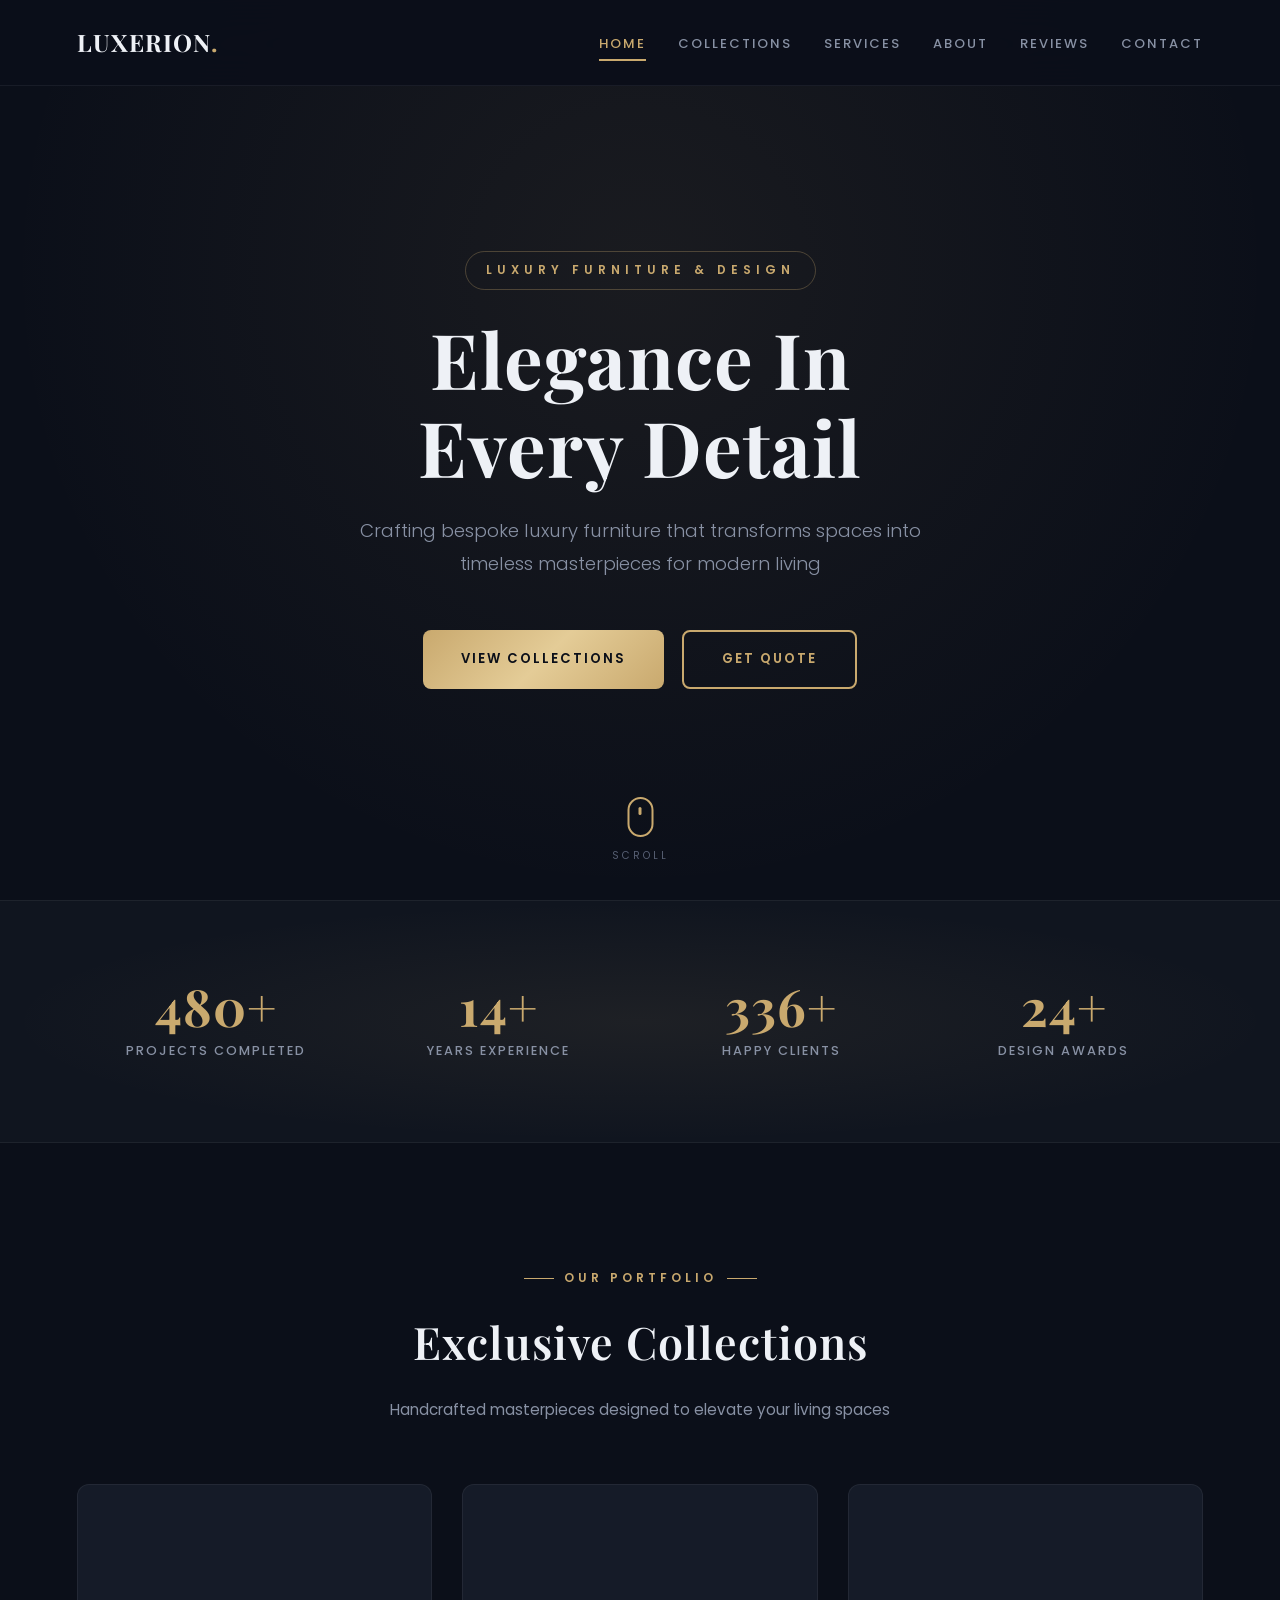
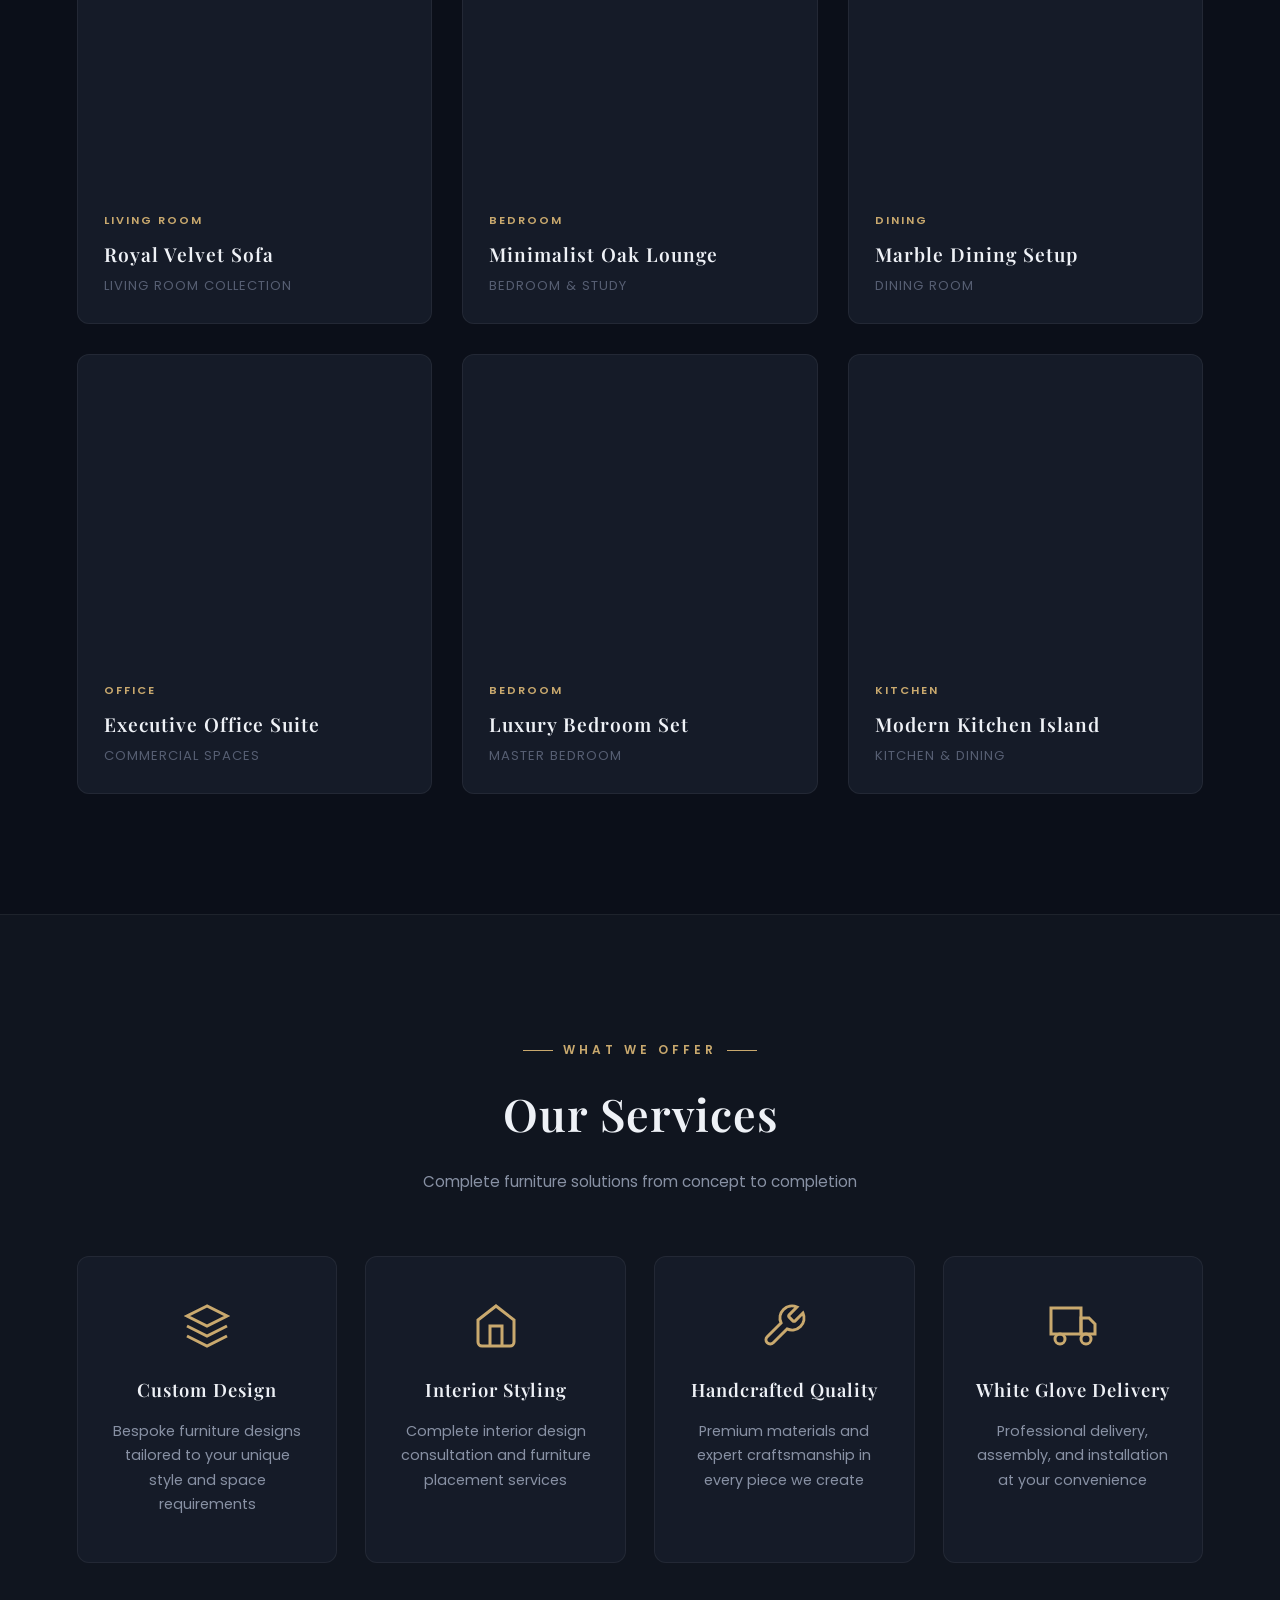
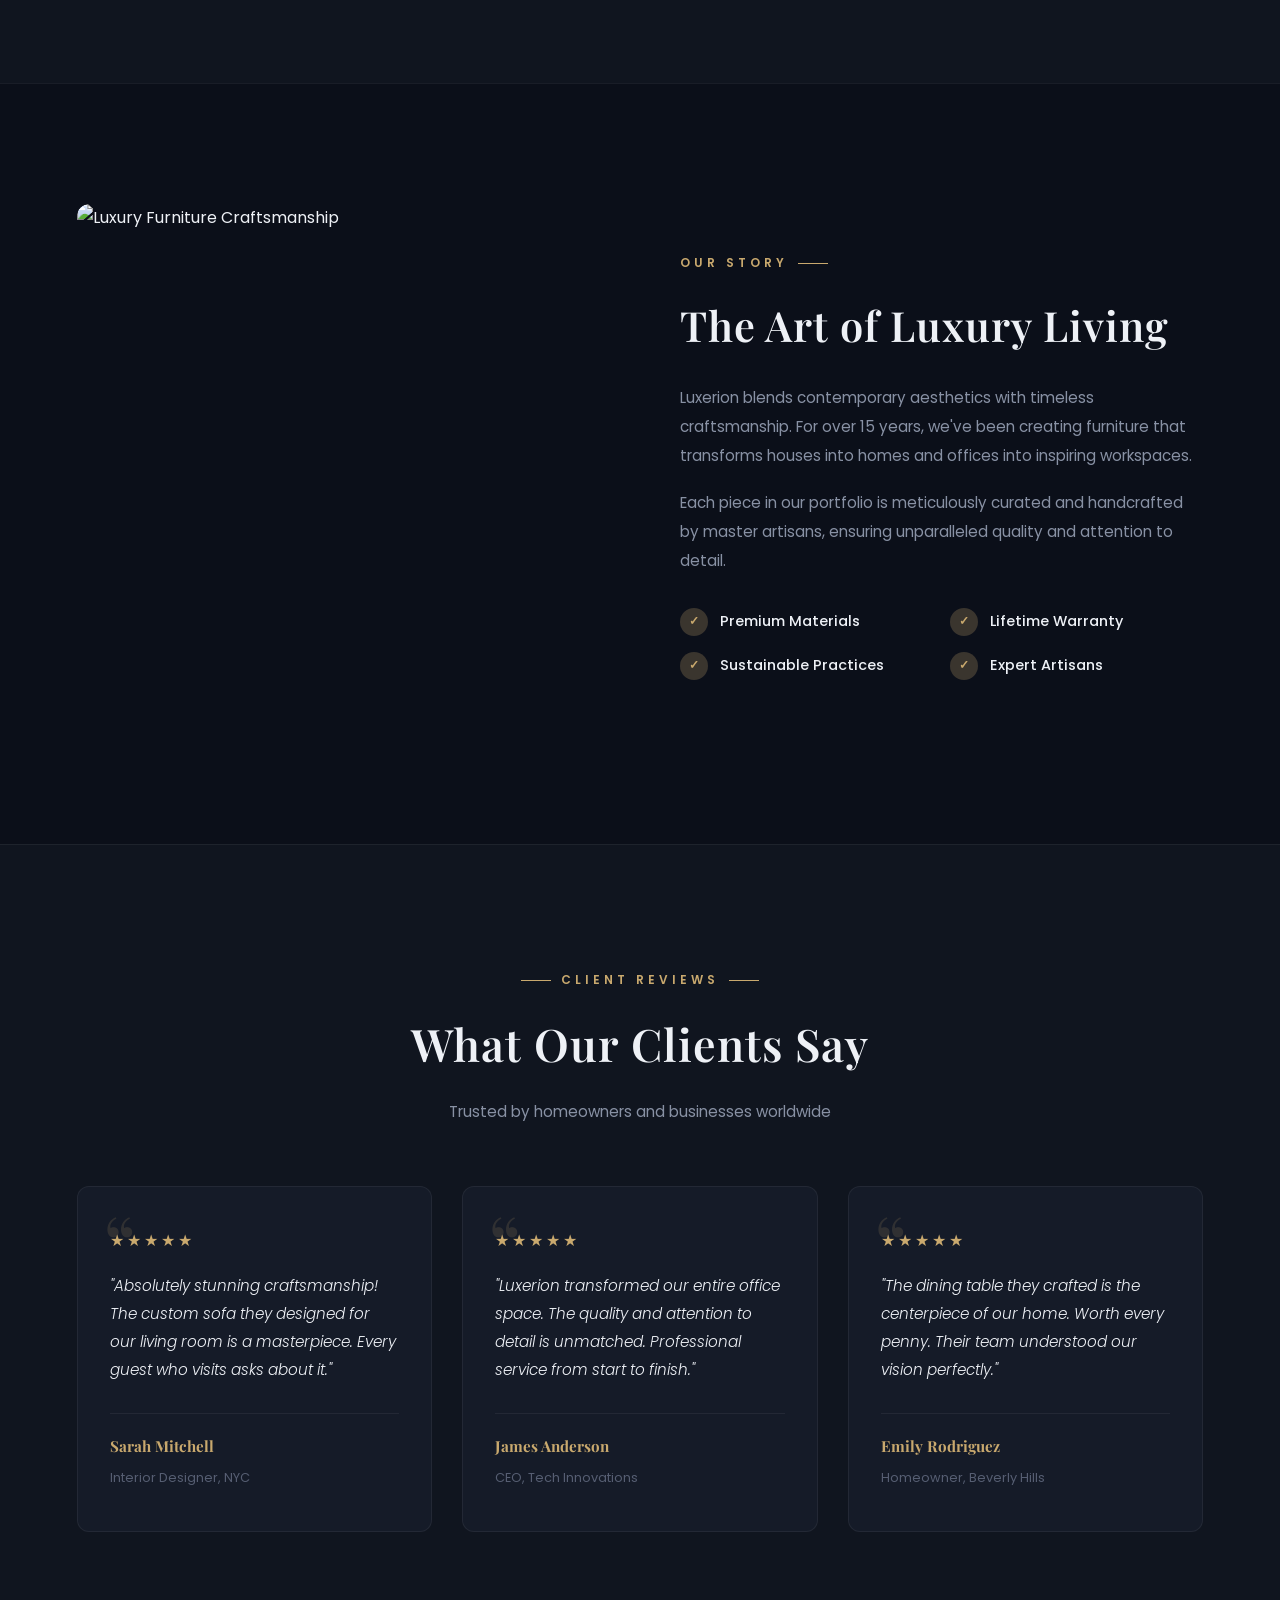
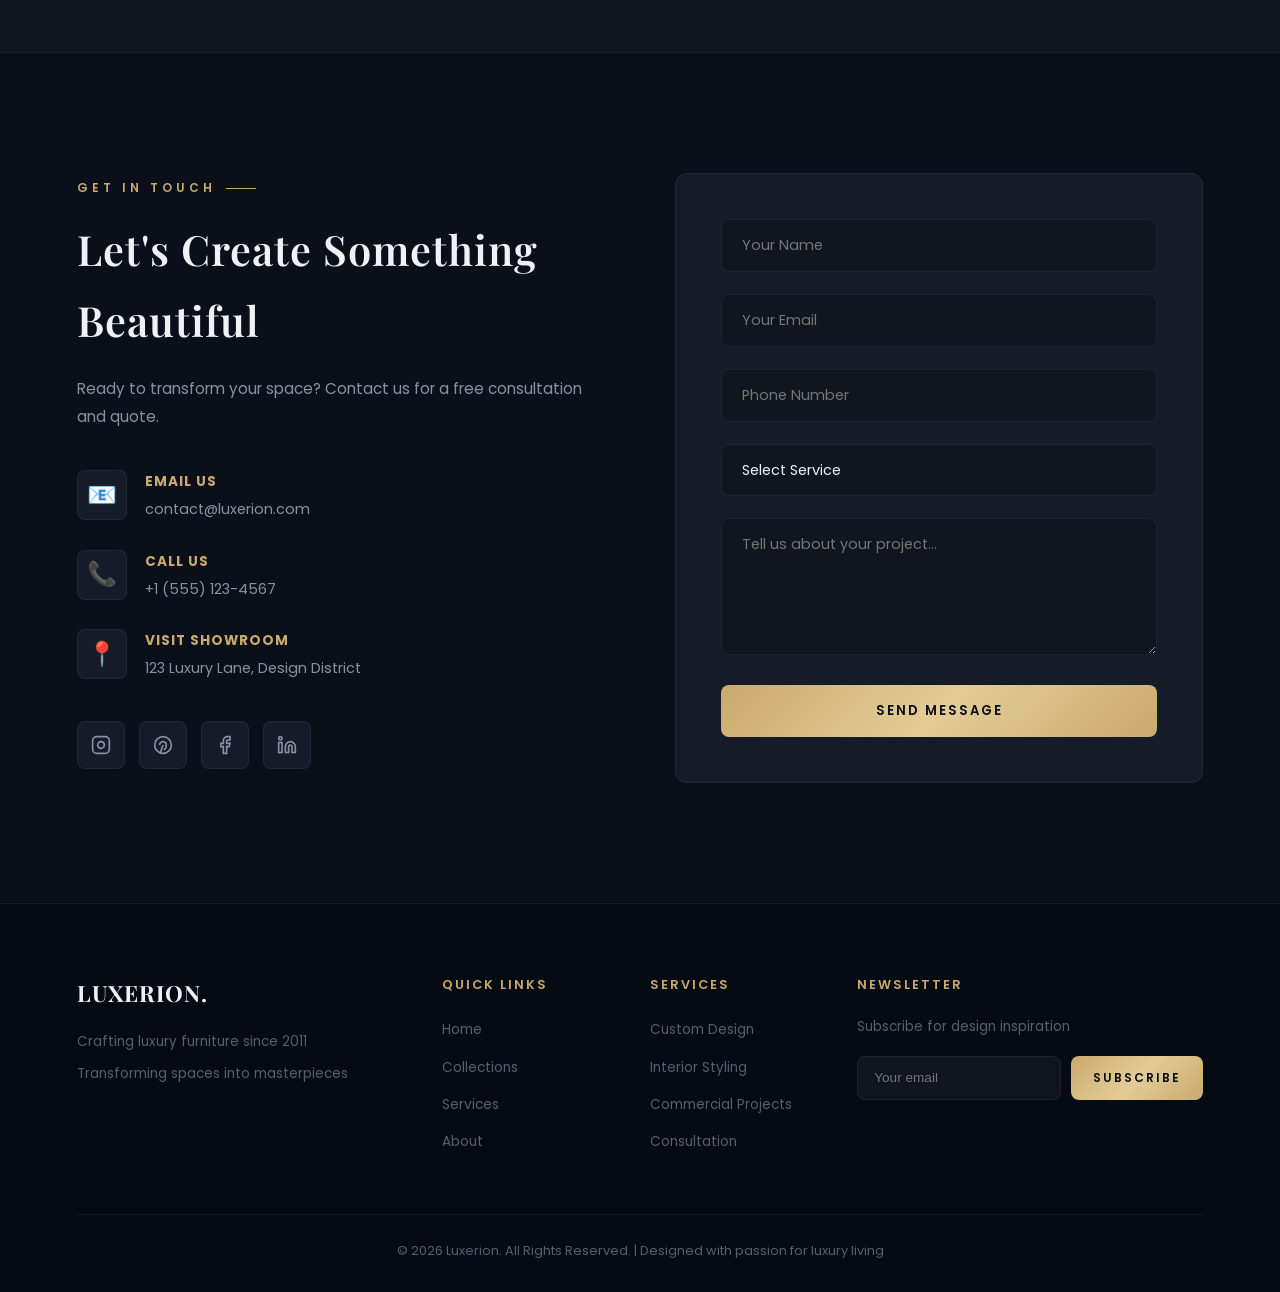
==== index.html @ f1d482cf "First try" ====
<!DOCTYPE html>
<html lang="en">
<head>
    <meta charset="UTF-8">
    <meta name="viewport" content="width=device-width, initial-scale=1.0">
    <title>Luxerion | Luxury Furniture & Interior Design</title>
    <link rel="stylesheet" href="style.css">
    <link href="https://fonts.googleapis.com/css2?family=Playfair+Display:wght@400;500;600;700&family=Poppins:wght@300;400;500;600;700&display=swap" rel="stylesheet">
</head>
<body>

    <!-- Preloader -->
    <div class="preloader" id="preloader">
        <div class="preloader-inner">
            <div class="preloader-logo">LUXERION</div>
            <div class="preloader-bar"><span></span></div>
        </div>
    </div>

    <!-- Header / Responsive Navbar -->
    <header class="navbar" id="navbar">
        <a href="#home" class="logo">LUXERION<span>.</span></a>
        
        <div class="menu-toggle" id="menuToggle">
            <span></span>
            <span></span>
            <span></span>
        </div>

        <ul class="nav-links" id="navLinks">
            <li><a href="#home" class="active">Home</a></li>
            <li><a href="#collections">Collections</a></li>
            <li><a href="#services">Services</a></li>
            <li><a href="#about">About</a></li>
            <li><a href="#testimonials">Reviews</a></li>
            <li><a href="#contact">Contact</a></li>
        </ul>
    </header>

    <!-- Hero Section -->
    <section id="home" class="hero">
        <div class="hero-bg-overlay"></div>
        <div class="hero-content">
            <span class="hero-tag reveal-up">Luxury Furniture & Design</span>
            <h1 class="reveal-up" data-delay="200">Elegance In<br>Every Detail</h1>
            <p class="reveal-up" data-delay="400">Crafting bespoke luxury furniture that transforms spaces into timeless masterpieces for modern living</p>
            <div class="hero-buttons reveal-up" data-delay="600">
                <a href="#collections" class="btn btn-primary">View Collections</a>
                <a href="#contact" class="btn btn-secondary">Get Quote</a>
            </div>
        </div>
        <div class="scroll-indicator">
            <div class="mouse">
                <div class="wheel"></div>
            </div>
            <span class="scroll-text">Scroll</span>
        </div>
    </section>

    <!-- Stats Section -->
    <section class="stats">
        <div class="stats-container">
            <div class="stat-item">
                <h3 class="counter" data-target="500">0</h3>
                <p>Projects Completed</p>
            </div>
            <div class="stat-item">
                <h3 class="counter" data-target="15">0</h3>
                <p>Years Experience</p>
            </div>
            <div class="stat-item">
                <h3 class="counter" data-target="350">0</h3>
                <p>Happy Clients</p>
            </div>
            <div class="stat-item">
                <h3 class="counter" data-target="25">0</h3>
                <p>Design Awards</p>
            </div>
        </div>
    </section>

    <!-- Portfolio Collections Section -->
    <section id="collections" class="collections">
        <div class="section-header">
            <span class="section-tag">Our Portfolio</span>
            <h2 class="section-title">Exclusive Collections</h2>
            <p class="section-subtitle">Handcrafted masterpieces designed to elevate your living spaces</p>
        </div>

        <div class="grid">
            <div class="card reveal-up" data-delay="0">
                <div class="card-img" style="background-image: url('https://images.unsplash.com/photo-1555041469-a586c61ea9bc?auto=format&fit=crop&w=800&q=80');">
                    <div class="card-overlay"><a href="#" class="card-overlay-link">View Project</a></div>
                </div>
                <div class="card-info">
                    <span class="card-category">Living Room</span>
                    <h3>Royal Velvet Sofa</h3>
                    <p>Living Room Collection</p>
                </div>
            </div>

            <div class="card reveal-up" data-delay="100">
                <div class="card-img" style="background-image: url('https://images.unsplash.com/photo-1618221195710-dd6b41faaea6?auto=format&fit=crop&w=800&q=80');">
                    <div class="card-overlay"><a href="#" class="card-overlay-link">View Project</a></div>
                </div>
                <div class="card-info">
                    <span class="card-category">Bedroom</span>
                    <h3>Minimalist Oak Lounge</h3>
                    <p>Bedroom & Study</p>
                </div>
            </div>

            <div class="card reveal-up" data-delay="200">
                <div class="card-img" style="background-image: url('https://images.unsplash.com/photo-1617806118233-18e1de247200?auto=format&fit=crop&w=800&q=80');">
                    <div class="card-overlay"><a href="#" class="card-overlay-link">View Project</a></div>
                </div>
                <div class="card-info">
                    <span class="card-category">Dining</span>
                    <h3>Marble Dining Setup</h3>
                    <p>Dining Room</p>
                </div>
            </div>

            <div class="card reveal-up" data-delay="300">
                <div class="card-img" style="background-image: url('https://images.unsplash.com/photo-1567538096630-e0c55bd630be?auto=format&fit=crop&w=800&q=80');">
                    <div class="card-overlay"><a href="#" class="card-overlay-link">View Project</a></div>
                </div>
                <div class="card-info">
                    <span class="card-category">Office</span>
                    <h3>Executive Office Suite</h3>
                    <p>Commercial Spaces</p>
                </div>
            </div>

            <div class="card reveal-up" data-delay="400">
                <div class="card-img" style="background-image: url('https://images.unsplash.com/photo-1556228453-efd6c1ff04f6?auto=format&fit=crop&w=800&q=80');">
                    <div class="card-overlay"><a href="#" class="card-overlay-link">View Project</a></div>
                </div>
                <div class="card-info">
                    <span class="card-category">Bedroom</span>
                    <h3>Luxury Bedroom Set</h3>
                    <p>Master Bedroom</p>
                </div>
            </div>

            <div class="card reveal-up" data-delay="500">
                <div class="card-img" style="background-image: url('https://images.unsplash.com/photo-1600210492486-724fe5c67fb0?auto=format&fit=crop&w=800&q=80');">
                    <div class="card-overlay"><a href="#" class="card-overlay-link">View Project</a></div>
                </div>
                <div class="card-info">
                    <span class="card-category">Kitchen</span>
                    <h3>Modern Kitchen Island</h3>
                    <p>Kitchen & Dining</p>
                </div>
            </div>
        </div>
    </section>

    <!-- Services Section -->
    <section id="services" class="services">
        <div class="section-header">
            <span class="section-tag">What We Offer</span>
            <h2 class="section-title">Our Services</h2>
            <p class="section-subtitle">Complete furniture solutions from concept to completion</p>
        </div>

        <div class="services-grid">
            <div class="service-card reveal-up" data-delay="0">
                <div class="service-icon"><svg width="48" height="48" viewBox="0 0 24 24" fill="none" stroke="currentColor" stroke-width="1.5"><path d="M12 2L2 7l10 5 10-5-10-5zM2 17l10 5 10-5M2 12l10 5 10-5"/></svg></div>
                <h3>Custom Design</h3>
                <p>Bespoke furniture designs tailored to your unique style and space requirements</p>
            </div>

            <div class="service-card reveal-up" data-delay="150">
                <div class="service-icon"><svg width="48" height="48" viewBox="0 0 24 24" fill="none" stroke="currentColor" stroke-width="1.5"><path d="M3 9l9-7 9 7v11a2 2 0 01-2 2H5a2 2 0 01-2-2z"/><polyline points="9 22 9 12 15 12 15 22"/></svg></div>
                <h3>Interior Styling</h3>
                <p>Complete interior design consultation and furniture placement services</p>
            </div>

            <div class="service-card reveal-up" data-delay="300">
                <div class="service-icon"><svg width="48" height="48" viewBox="0 0 24 24" fill="none" stroke="currentColor" stroke-width="1.5"><path d="M14.7 6.3a1 1 0 000 1.4l1.6 1.6a1 1 0 001.4 0l3.77-3.77a6 6 0 01-7.94 7.94l-6.91 6.91a2.12 2.12 0 01-3-3l6.91-6.91a6 6 0 017.94-7.94l-3.76 3.76z"/></svg></div>
                <h3>Handcrafted Quality</h3>
                <p>Premium materials and expert craftsmanship in every piece we create</p>
            </div>

            <div class="service-card reveal-up" data-delay="450">
                <div class="service-icon"><svg width="48" height="48" viewBox="0 0 24 24" fill="none" stroke="currentColor" stroke-width="1.5"><rect x="1" y="3" width="15" height="13"/><polygon points="16 8 20 8 23 11 23 16 16 16 16 8"/><circle cx="5.5" cy="18.5" r="2.5"/><circle cx="18.5" cy="18.5" r="2.5"/></svg></div>
                <h3>White Glove Delivery</h3>
                <p>Professional delivery, assembly, and installation at your convenience</p>
            </div>
        </div>
    </section>

    <!-- About Section -->
    <section id="about" class="about">
        <div class="about-container">
            <div class="about-image">
                <div class="about-img-wrapper">
                    <img src="https://images.unsplash.com/photo-1600585154526-990dced4db0d?auto=format&fit=crop&w=800&q=80" alt="Luxury Furniture Craftsmanship">
                </div>
            </div>
            <div class="about-content">
                <span class="section-tag">Our Story</span>
                <h2>The Art of Luxury Living</h2>
                <p>Luxerion blends contemporary aesthetics with timeless craftsmanship. For over 15 years, we've been creating furniture that transforms houses into homes and offices into inspiring workspaces.</p>
                <p>Each piece in our portfolio is meticulously curated and handcrafted by master artisans, ensuring unparalleled quality and attention to detail.</p>
                <div class="about-features">
                    <div class="feature">
                        <span class="feature-icon">✓</span>
                        <span>Premium Materials</span>
                    </div>
                    <div class="feature">
                        <span class="feature-icon">✓</span>
                        <span>Lifetime Warranty</span>
                    </div>
                    <div class="feature">
                        <span class="feature-icon">✓</span>
                        <span>Sustainable Practices</span>
                    </div>
                    <div class="feature">
                        <span class="feature-icon">✓</span>
                        <span>Expert Artisans</span>
                    </div>
                </div>
            </div>
        </div>
    </section>

    <!-- Testimonials Section -->
    <section id="testimonials" class="testimonials">
        <div class="section-header">
            <span class="section-tag">Client Reviews</span>
            <h2 class="section-title">What Our Clients Say</h2>
            <p class="section-subtitle">Trusted by homeowners and businesses worldwide</p>
        </div>

        <div class="testimonials-grid">
            <div class="testimonial-card">
                <div class="testimonial-content">
                    <div class="stars">★★★★★</div>
                    <p>"Absolutely stunning craftsmanship! The custom sofa they designed for our living room is a masterpiece. Every guest who visits asks about it."</p>
                    <div class="testimonial-author">
                        <strong>Sarah Mitchell</strong>
                        <span>Interior Designer, NYC</span>
                    </div>
                </div>
            </div>

            <div class="testimonial-card">
                <div class="testimonial-content">
                    <div class="stars">★★★★★</div>
                    <p>"Luxerion transformed our entire office space. The quality and attention to detail is unmatched. Professional service from start to finish."</p>
                    <div class="testimonial-author">
                        <strong>James Anderson</strong>
                        <span>CEO, Tech Innovations</span>
                    </div>
                </div>
            </div>

            <div class="testimonial-card">
                <div class="testimonial-content">
                    <div class="stars">★★★★★</div>
                    <p>"The dining table they crafted is the centerpiece of our home. Worth every penny. Their team understood our vision perfectly."</p>
                    <div class="testimonial-author">
                        <strong>Emily Rodriguez</strong>
                        <span>Homeowner, Beverly Hills</span>
                    </div>
                </div>
            </div>
        </div>
    </section>

    <!-- Contact Section -->
    <section id="contact" class="contact">
        <div class="contact-container">
            <div class="contact-info">
                <span class="section-tag">Get In Touch</span>
                <h2>Let's Create Something Beautiful</h2>
                <p>Ready to transform your space? Contact us for a free consultation and quote.</p>
                
                <div class="contact-details">
                    <div class="contact-item">
                        <span class="icon">📧</span>
                        <div>
                            <strong>Email Us</strong>
                            <p>contact@luxerion.com</p>
                        </div>
                    </div>
                    <div class="contact-item">
                        <span class="icon">📞</span>
                        <div>
                            <strong>Call Us</strong>
                            <p>+1 (555) 123-4567</p>
                        </div>
                    </div>
                    <div class="contact-item">
                        <span class="icon">📍</span>
                        <div>
                            <strong>Visit Showroom</strong>
                            <p>123 Luxury Lane, Design District</p>
                        </div>
                    </div>
                </div>

                <div class="social-links">
                    <a href="#" class="social-icon" aria-label="Instagram"><svg width="20" height="20" viewBox="0 0 24 24" fill="none" stroke="currentColor" stroke-width="2"><rect x="2" y="2" width="20" height="20" rx="5"/><path d="M16 11.37A4 4 0 1112.63 8 4 4 0 0116 11.37z"/><line x1="17.5" y1="6.5" x2="17.51" y2="6.5"/></svg></a>
                    <a href="#" class="social-icon" aria-label="Pinterest"><svg width="20" height="20" viewBox="0 0 24 24" fill="none" stroke="currentColor" stroke-width="2"><path d="M8 12a4 4 0 118 0c0 4-3 6-3 6"/><line x1="12" y1="12" x2="9" y2="21"/><circle cx="12" cy="12" r="10"/></svg></a>
                    <a href="#" class="social-icon" aria-label="Facebook"><svg width="20" height="20" viewBox="0 0 24 24" fill="none" stroke="currentColor" stroke-width="2"><path d="M18 2h-3a5 5 0 00-5 5v3H7v4h3v8h4v-8h3l1-4h-4V7a1 1 0 011-1h3z"/></svg></a>
                    <a href="#" class="social-icon" aria-label="LinkedIn"><svg width="20" height="20" viewBox="0 0 24 24" fill="none" stroke="currentColor" stroke-width="2"><path d="M16 8a6 6 0 016 6v7h-4v-7a2 2 0 00-2-2 2 2 0 00-2 2v7h-4v-7a6 6 0 016-6z"/><rect x="2" y="9" width="4" height="12"/><circle cx="4" cy="4" r="2"/></svg></a>
                </div>
            </div>

            <div class="contact-form">
                <form>
                    <div class="form-group">
                        <input type="text" placeholder="Your Name" required>
                    </div>
                    <div class="form-group">
                        <input type="email" placeholder="Your Email" required>
                    </div>
                    <div class="form-group">
                        <input type="tel" placeholder="Phone Number">
                    </div>
                    <div class="form-group">
                        <select required>
                            <option value="">Select Service</option>
                            <option>Custom Furniture Design</option>
                            <option>Interior Styling</option>
                            <option>Commercial Projects</option>
                            <option>Consultation</option>
                        </select>
                    </div>
                    <div class="form-group">
                        <textarea placeholder="Tell us about your project..." rows="5" required></textarea>
                    </div>
                    <button type="submit" class="btn btn-primary">Send Message</button>
                </form>
            </div>
        </div>
    </section>

    <!-- Footer -->
    <footer>
        <div class="footer-content">
            <div class="footer-section">
                <h3>LUXERION<span>.</span></h3>
                <p>Crafting luxury furniture since 2011</p>
                <p>Transforming spaces into masterpieces</p>
            </div>
            
            <div class="footer-section">
                <h4>Quick Links</h4>
                <ul>
                    <li><a href="#home">Home</a></li>
                    <li><a href="#collections">Collections</a></li>
                    <li><a href="#services">Services</a></li>
                    <li><a href="#about">About</a></li>
                </ul>
            </div>

            <div class="footer-section">
                <h4>Services</h4>
                <ul>
                    <li><a href="#">Custom Design</a></li>
                    <li><a href="#">Interior Styling</a></li>
                    <li><a href="#">Commercial Projects</a></li>
                    <li><a href="#">Consultation</a></li>
                </ul>
            </div>

            <div class="footer-section">
                <h4>Newsletter</h4>
                <p>Subscribe for design inspiration</p>
                <div class="newsletter-form">
                    <input type="email" placeholder="Your email">
                    <button class="btn btn-primary">Subscribe</button>
                </div>
            </div>
        </div>
        
        <div class="footer-bottom">
            <p>&copy; 2026 Luxerion. All Rights Reserved. | Designed with passion for luxury living</p>
        </div>
    </footer>

    <script src="script.js"></script>

</body>
</html>
---- style.css ----
/* ═══════════════════════════════════════════════════════════
   LUXERION — Premium Luxury Furniture Website
   Theme: Deep Midnight + Champagne Rose Gold
   ═══════════════════════════════════════════════════════════ */

/* ── Design Tokens ── */
:root {
    --bg-deep: #0b0f19;
    --bg-section: #10151f;
    --bg-card: #151b28;
    --bg-card-hover: #1a2236;
    --bg-navbar: rgba(11, 15, 25, 0.92);
    --accent: #c9a96e;
    --accent-light: #e4cc97;
    --accent-glow: rgba(201, 169, 110, 0.25);
    --accent-gradient: linear-gradient(135deg, #c9a96e 0%, #e4cc97 50%, #c9a96e 100%);
    --text-primary: #eef1f6;
    --text-secondary: #8891a4;
    --text-dim: #565e72;
    --border: rgba(255, 255, 255, 0.06);
    --border-hover: rgba(201, 169, 110, 0.35);
    --radius: 12px;
    --radius-sm: 8px;
    --shadow-card: 0 8px 32px rgba(0, 0, 0, 0.35);
    --shadow-glow: 0 0 40px rgba(201, 169, 110, 0.15);
    --ease: cubic-bezier(0.25, 0.46, 0.45, 0.94);
    --ease-spring: cubic-bezier(0.34, 1.56, 0.64, 1);
    --ease-smooth: cubic-bezier(0.4, 0, 0.2, 1);
}

/* ── Reset ── */
*, *::before, *::after { margin: 0; padding: 0; box-sizing: border-box; }
html { scroll-behavior: smooth; -webkit-text-size-adjust: 100%; }
body {
    font-family: 'Poppins', sans-serif;
    background: var(--bg-deep);
    color: var(--text-primary);
    line-height: 1.7;
    overflow-x: hidden;
    -webkit-font-smoothing: antialiased;
}
img { max-width: 100%; display: block; }
a { text-decoration: none; color: inherit; }

h1, h2, h3, .logo {
    font-family: 'Playfair Display', serif;
    letter-spacing: 1px;
}

/* ── Preloader ── */
.preloader {
    position: fixed; inset: 0;
    background: var(--bg-deep);
    z-index: 10000;
    display: flex; align-items: center; justify-content: center;
    transition: opacity 0.6s var(--ease), visibility 0.6s;
}
.preloader.hidden { opacity: 0; visibility: hidden; pointer-events: none; }
.preloader-inner { text-align: center; }
.preloader-logo {
    font-family: 'Playfair Display', serif;
    font-size: 2rem; font-weight: 700;
    color: var(--accent);
    letter-spacing: 6px;
    margin-bottom: 30px;
}
.preloader-bar {
    width: 200px; height: 2px;
    background: var(--border);
    border-radius: 2px;
    overflow: hidden;
    margin: 0 auto;
}
.preloader-bar span {
    display: block; width: 40%;
    height: 100%;
    background: var(--accent);
    border-radius: 2px;
    animation: preloaderSlide 1.2s ease-in-out infinite;
}
@keyframes preloaderSlide {
    0% { transform: translateX(-100%); }
    100% { transform: translateX(350%); }
}

/* ── Reveal Animations ── */
.reveal-up {
    opacity: 0;
    transform: translateY(50px);
    transition: opacity 0.8s var(--ease), transform 0.8s var(--ease);
}
.reveal-up.revealed {
    opacity: 1;
    transform: translateY(0);
}
.reveal-left {
    opacity: 0;
    transform: translateX(-60px);
    transition: opacity 0.8s var(--ease), transform 0.8s var(--ease);
}
.reveal-left.revealed { opacity: 1; transform: translateX(0); }
.reveal-right {
    opacity: 0;
    transform: translateX(60px);
    transition: opacity 0.8s var(--ease), transform 0.8s var(--ease);
}
.reveal-right.revealed { opacity: 1; transform: translateX(0); }
.reveal-scale {
    opacity: 0;
    transform: scale(0.9);
    transition: opacity 0.8s var(--ease), transform 0.8s var(--ease);
}
.reveal-scale.revealed { opacity: 1; transform: scale(1); }

/* ── Navbar ── */
.navbar {
    display: flex;
    justify-content: space-between;
    align-items: center;
    padding: 22px 6%;
    background: var(--bg-navbar);
    backdrop-filter: blur(20px) saturate(1.8);
    -webkit-backdrop-filter: blur(20px) saturate(1.8);
    position: fixed; width: 100%; top: 0;
    z-index: 1000;
    border-bottom: 1px solid var(--border);
    transition: padding 0.4s var(--ease), background 0.4s var(--ease), box-shadow 0.4s var(--ease);
}
.navbar.scrolled {
    padding: 14px 6%;
    background: rgba(11, 15, 25, 0.98);
    box-shadow: 0 4px 30px rgba(0, 0, 0, 0.4);
}
.logo {
    font-size: 1.5rem; font-weight: 700;
    color: var(--text-primary);
    transition: color 0.3s;
}
.logo span { color: var(--accent); }

.nav-links {
    display: flex; list-style: none; gap: 32px;
}
.nav-links a {
    color: var(--text-secondary);
    font-size: 0.82rem;
    text-transform: uppercase;
    letter-spacing: 2px;
    font-weight: 500;
    padding: 6px 0;
    position: relative;
    transition: color 0.35s var(--ease);
}
.nav-links a::after {
    content: '';
    position: absolute; bottom: -2px; left: 50%;
    width: 0; height: 2px;
    background: var(--accent);
    transition: width 0.35s var(--ease), left 0.35s var(--ease);
}
.nav-links a:hover, .nav-links a.active { color: var(--accent); }
.nav-links a:hover::after, .nav-links a.active::after { width: 100%; left: 0; }

/* Hamburger */
.menu-toggle {
    display: none;
    flex-direction: column;
    gap: 6px;
    cursor: pointer;
    padding: 8px;
    z-index: 1001;
}
.menu-toggle span {
    width: 26px; height: 2px;
    background: var(--text-primary);
    border-radius: 2px;
    transition: all 0.4s var(--ease);
    transform-origin: center;
}
.menu-toggle.active span:nth-child(1) { transform: translateY(8px) rotate(45deg); }
.menu-toggle.active span:nth-child(2) { opacity: 0; transform: scaleX(0); }
.menu-toggle.active span:nth-child(3) { transform: translateY(-8px) rotate(-45deg); }

/* ── Hero ── */
.hero {
    min-height: 100vh; min-height: 100dvh;
    display: flex; align-items: center; justify-content: center;
    text-align: center;
    padding: 140px 6% 100px;
    position: relative;
    overflow: hidden;
    background:
        linear-gradient(180deg, rgba(11,15,25,0.55) 0%, rgba(11,15,25,0.85) 60%, var(--bg-deep) 100%),
        url('https://images.unsplash.com/photo-1600585154340-be6161a56a0c?auto=format&fit=crop&w=1800&q=80') center/cover no-repeat;
}
.hero-bg-overlay {
    position: absolute; inset: 0;
    background: radial-gradient(ellipse at 50% 30%, rgba(201,169,110,0.08) 0%, transparent 70%);
    pointer-events: none;
}
.hero-content { position: relative; z-index: 2; max-width: 800px; }
.hero-tag {
    display: inline-block;
    color: var(--accent);
    font-size: 0.75rem;
    text-transform: uppercase;
    letter-spacing: 5px;
    font-weight: 600;
    margin-bottom: 24px;
    padding: 8px 20px;
    border: 1px solid rgba(201,169,110,0.3);
    border-radius: 30px;
}
.hero-content h1 {
    font-size: clamp(2.4rem, 6vw, 4.8rem);
    color: var(--text-primary);
    margin-bottom: 24px;
    line-height: 1.15;
    font-weight: 700;
}
.hero-content p {
    font-size: clamp(0.95rem, 2vw, 1.15rem);
    color: var(--text-secondary);
    margin-bottom: 50px;
    font-weight: 300;
    max-width: 600px;
    margin-left: auto; margin-right: auto;
    line-height: 1.8;
}
.hero-buttons { display: flex; gap: 18px; justify-content: center; flex-wrap: wrap; }

/* ── Buttons ── */
.btn {
    display: inline-flex; align-items: center; justify-content: center;
    padding: 16px 38px;
    font-family: 'Poppins', sans-serif;
    font-size: 0.82rem;
    letter-spacing: 2px;
    text-transform: uppercase;
    font-weight: 600;
    border-radius: var(--radius-sm);
    cursor: pointer;
    transition: all 0.4s var(--ease);
    border: 2px solid var(--accent);
    position: relative;
    overflow: hidden;
}
.btn::before {
    content: '';
    position: absolute; inset: 0;
    background: var(--accent);
    transform: scaleX(0);
    transform-origin: right;
    transition: transform 0.5s var(--ease);
    z-index: -1;
}
.btn:hover::before { transform: scaleX(1); transform-origin: left; }
.btn-primary {
    background: var(--accent-gradient);
    color: var(--bg-deep);
    border: none;
}
.btn-primary::before { background: var(--accent-light); }
.btn-primary:hover {
    transform: translateY(-3px);
    box-shadow: 0 12px 35px var(--accent-glow);
}
.btn-secondary {
    background: transparent;
    color: var(--accent);
}
.btn-secondary:hover {
    color: var(--bg-deep);
    transform: translateY(-3px);
}

/* ── Scroll Indicator ── */
.scroll-indicator {
    position: absolute; bottom: 35px;
    left: 50%; transform: translateX(-50%);
    display: flex; flex-direction: column; align-items: center; gap: 10px;
}
.mouse {
    width: 26px; height: 40px;
    border: 2px solid var(--accent);
    border-radius: 14px;
    display: flex; justify-content: center;
    padding-top: 8px;
}
.wheel {
    width: 3px; height: 8px;
    background: var(--accent);
    border-radius: 2px;
    animation: scrollWheel 2s ease-in-out infinite;
}
@keyframes scrollWheel {
    0% { transform: translateY(0); opacity: 1; }
    100% { transform: translateY(14px); opacity: 0; }
}
.scroll-text {
    font-size: 0.65rem;
    text-transform: uppercase;
    letter-spacing: 3px;
    color: var(--text-dim);
}

/* ── Stats ── */
.stats {
    background: var(--bg-section);
    padding: 80px 6%;
    border-top: 1px solid var(--border);
    border-bottom: 1px solid var(--border);
    position: relative;
}
.stats::before {
    content: '';
    position: absolute; inset: 0;
    background: radial-gradient(ellipse at 50% 50%, var(--accent-glow) 0%, transparent 70%);
    opacity: 0.3;
    pointer-events: none;
}
.stats-container {
    display: grid;
    grid-template-columns: repeat(4, 1fr);
    gap: 30px;
    max-width: 1100px;
    margin: 0 auto;
    position: relative;
}
.stat-item { text-align: center; }
.stat-item h3 {
    font-size: clamp(2.2rem, 4vw, 3.2rem);
    color: var(--accent);
    margin-bottom: 8px;
    font-weight: 700;
    line-height: 1;
}
.stat-item p {
    color: var(--text-secondary);
    font-size: 0.8rem;
    text-transform: uppercase;
    letter-spacing: 2px;
    font-weight: 500;
}

/* ── Section Headers ── */
.section-header { margin-bottom: 60px; text-align: center; }
.section-tag {
    display: inline-block;
    color: var(--accent);
    font-size: 0.75rem;
    text-transform: uppercase;
    letter-spacing: 4px;
    margin-bottom: 16px;
    font-weight: 600;
    position: relative;
    padding: 0 20px;
}
.section-tag::before, .section-tag::after {
    content: '';
    position: absolute; top: 50%;
    width: 30px; height: 1px;
    background: var(--accent);
}
.section-tag::before { left: -20px; }
.section-tag::after { right: -20px; }
.section-title {
    font-size: clamp(1.8rem, 4vw, 2.8rem);
    color: var(--text-primary);
    margin-bottom: 16px;
    font-weight: 600;
}
.section-subtitle {
    color: var(--text-secondary);
    font-size: 0.95rem;
    max-width: 550px;
    margin: 0 auto;
    line-height: 1.8;
}

/* ── Collections ── */
.collections {
    padding: 120px 6%;
    background: var(--bg-deep);
}
.grid {
    display: grid;
    grid-template-columns: repeat(3, 1fr);
    gap: 30px;
    max-width: 1300px;
    margin: 0 auto;
}
.card {
    background: var(--bg-card);
    border: 1px solid var(--border);
    border-radius: var(--radius);
    overflow: hidden;
    transition: transform 0.5s var(--ease), border-color 0.5s var(--ease), box-shadow 0.5s var(--ease);
}
.card:hover {
    transform: translateY(-12px);
    border-color: var(--border-hover);
    box-shadow: var(--shadow-card), var(--shadow-glow);
}
.card-img {
    height: 300px;
    background-size: cover;
    background-position: center;
    position: relative;
    overflow: hidden;
    transition: transform 0.7s var(--ease);
}
.card:hover .card-img { transform: scale(1.04); }
.card-overlay {
    position: absolute; inset: 0;
    background: rgba(11, 15, 25, 0.7);
    display: flex; align-items: center; justify-content: center;
    opacity: 0;
    transition: opacity 0.4s var(--ease);
}
.card:hover .card-overlay { opacity: 1; }
.card-overlay-link {
    padding: 12px 28px;
    border: 1px solid var(--accent);
    color: var(--accent);
    font-size: 0.78rem;
    text-transform: uppercase;
    letter-spacing: 2px;
    font-weight: 600;
    border-radius: var(--radius-sm);
    transition: all 0.3s var(--ease);
}
.card-overlay-link:hover {
    background: var(--accent);
    color: var(--bg-deep);
}
.card-info { padding: 26px; }
.card-category {
    color: var(--accent);
    font-size: 0.7rem;
    text-transform: uppercase;
    letter-spacing: 2px;
    font-weight: 600;
    display: block;
    margin-bottom: 8px;
}
.card-info h3 {
    font-size: 1.2rem;
    color: var(--text-primary);
    margin-bottom: 4px;
    font-weight: 600;
}
.card-info p {
    color: var(--text-dim);
    font-size: 0.82rem;
    text-transform: uppercase;
    letter-spacing: 1px;
}

/* ── Services ── */
.services {
    padding: 120px 6%;
    background: var(--bg-section);
    border-top: 1px solid var(--border);
}
.services-grid {
    display: grid;
    grid-template-columns: repeat(4, 1fr);
    gap: 28px;
    max-width: 1200px;
    margin: 0 auto;
}
.service-card {
    padding: 45px 30px;
    background: var(--bg-card);
    border: 1px solid var(--border);
    border-radius: var(--radius);
    text-align: center;
    transition: transform 0.5s var(--ease), border-color 0.5s var(--ease), box-shadow 0.5s var(--ease);
    position: relative;
    overflow: hidden;
}
.service-card::after {
    content: '';
    position: absolute; bottom: 0; left: 0;
    width: 100%; height: 3px;
    background: var(--accent-gradient);
    transform: scaleX(0);
    transition: transform 0.5s var(--ease);
}
.service-card:hover {
    transform: translateY(-10px);
    border-color: var(--border-hover);
    box-shadow: var(--shadow-card);
}
.service-card:hover::after { transform: scaleX(1); }
.service-icon {
    color: var(--accent);
    margin-bottom: 24px;
    display: flex; justify-content: center;
}
.service-card h3 {
    font-size: 1.15rem;
    color: var(--text-primary);
    margin-bottom: 14px;
    font-weight: 600;
}
.service-card p {
    color: var(--text-secondary);
    font-size: 0.9rem;
    line-height: 1.7;
}

/* ── About ── */
.about {
    padding: 120px 6%;
    background: var(--bg-deep);
    border-top: 1px solid var(--border);
}
.about-container {
    display: grid;
    grid-template-columns: 1fr 1fr;
    gap: 80px;
    max-width: 1300px;
    margin: 0 auto;
    align-items: center;
}
.about-image { position: relative; }
.about-img-wrapper {
    position: relative;
    border-radius: var(--radius);
    overflow: hidden;
}
.about-img-wrapper::after {
    content: '';
    position: absolute;
    top: 20px; left: 20px; right: -20px; bottom: -20px;
    border: 2px solid var(--accent);
    border-radius: var(--radius);
    z-index: -1;
    transition: all 0.5s var(--ease);
}
.about-img-wrapper:hover::after { top: 10px; left: 10px; right: -10px; bottom: -10px; }
.about-img-wrapper img {
    width: 100%; height: 520px;
    object-fit: cover;
    border-radius: var(--radius);
    transition: transform 0.7s var(--ease);
}
.about-img-wrapper:hover img { transform: scale(1.03); }
.about-content .section-tag { text-align: left; padding-left: 0; }
.about-content .section-tag::before { display: none; }
.about-content h2 {
    font-size: clamp(1.8rem, 3.5vw, 2.6rem);
    color: var(--text-primary);
    margin-bottom: 24px;
    font-weight: 600;
}
.about-content p {
    color: var(--text-secondary);
    font-size: 0.95rem;
    line-height: 1.9;
    margin-bottom: 18px;
}
.about-features {
    display: grid;
    grid-template-columns: 1fr 1fr;
    gap: 16px;
    margin-top: 32px;
}
.feature {
    display: flex; align-items: center; gap: 12px;
    color: var(--text-primary);
    font-size: 0.9rem;
    font-weight: 500;
}
.feature-icon {
    width: 28px; height: 28px;
    display: flex; align-items: center; justify-content: center;
    background: var(--accent-glow);
    color: var(--accent);
    border-radius: 50%;
    font-size: 0.75rem;
    font-weight: 700;
    flex-shrink: 0;
}

/* ── Testimonials ── */
.testimonials {
    padding: 120px 6%;
    background: var(--bg-section);
    border-top: 1px solid var(--border);
}
.testimonials-grid {
    display: grid;
    grid-template-columns: repeat(3, 1fr);
    gap: 30px;
    max-width: 1300px;
    margin: 0 auto;
}
.testimonial-card {
    background: var(--bg-card);
    border: 1px solid var(--border);
    border-radius: var(--radius);
    padding: 40px 32px;
    transition: transform 0.5s var(--ease), border-color 0.5s var(--ease), box-shadow 0.5s var(--ease);
    position: relative;
}
.testimonial-card::before {
    content: '\201C';
    font-family: 'Playfair Display', serif;
    font-size: 5rem;
    color: var(--accent);
    opacity: 0.15;
    position: absolute;
    top: 15px; left: 25px;
    line-height: 1;
}
.testimonial-card:hover {
    transform: translateY(-8px);
    border-color: var(--border-hover);
    box-shadow: var(--shadow-card);
}
.stars {
    color: var(--accent);
    font-size: 1rem;
    margin-bottom: 18px;
    letter-spacing: 3px;
}
.testimonial-content p {
    color: var(--text-primary);
    font-size: 0.95rem;
    line-height: 1.85;
    font-style: italic;
    margin-bottom: 28px;
    font-weight: 300;
}
.testimonial-author {
    border-top: 1px solid var(--border);
    padding-top: 20px;
}
.testimonial-author strong {
    display: block;
    color: var(--accent);
    font-size: 0.95rem;
    margin-bottom: 4px;
    font-family: 'Playfair Display', serif;
}
.testimonial-author span {
    color: var(--text-dim);
    font-size: 0.8rem;
}

/* ── Contact ── */
.contact {
    padding: 120px 6%;
    background: var(--bg-deep);
    border-top: 1px solid var(--border);
}
.contact-container {
    display: grid;
    grid-template-columns: 1fr 1fr;
    gap: 70px;
    max-width: 1300px;
    margin: 0 auto;
}
.contact-info .section-tag { padding-left: 0; }
.contact-info .section-tag::before { display: none; }
.contact-info h2 {
    font-size: clamp(1.8rem, 3.5vw, 2.6rem);
    color: var(--text-primary);
    margin-bottom: 20px;
    font-weight: 600;
}
.contact-info > p {
    color: var(--text-secondary);
    font-size: 0.95rem;
    margin-bottom: 40px;
    line-height: 1.8;
}
.contact-details {
    display: flex; flex-direction: column;
    gap: 28px;
    margin-bottom: 40px;
}
.contact-item { display: flex; gap: 18px; align-items: flex-start; }
.contact-item .icon {
    font-size: 1.5rem;
    width: 50px; height: 50px;
    display: flex; align-items: center; justify-content: center;
    background: var(--bg-card);
    border: 1px solid var(--border);
    border-radius: var(--radius-sm);
    flex-shrink: 0;
}
.contact-item strong {
    display: block;
    color: var(--accent);
    font-size: 0.85rem;
    text-transform: uppercase;
    letter-spacing: 1px;
    margin-bottom: 4px;
    font-family: 'Poppins', sans-serif;
}
.contact-item p { color: var(--text-secondary); font-size: 0.9rem; }

.social-links { display: flex; gap: 14px; flex-wrap: wrap; }
.social-icon {
    width: 48px; height: 48px;
    display: flex; align-items: center; justify-content: center;
    background: var(--bg-card);
    border: 1px solid var(--border);
    border-radius: var(--radius-sm);
    color: var(--text-secondary);
    transition: all 0.35s var(--ease);
}
.social-icon:hover {
    background: var(--accent);
    color: var(--bg-deep);
    border-color: var(--accent);
    transform: translateY(-3px);
}

.contact-form {
    background: var(--bg-card);
    padding: 45px;
    border: 1px solid var(--border);
    border-radius: var(--radius);
}
.form-group { margin-bottom: 22px; }
.form-group input,
.form-group select,
.form-group textarea {
    width: 100%;
    padding: 15px 20px;
    background: var(--bg-section);
    border: 1px solid var(--border);
    color: var(--text-primary);
    font-family: 'Poppins', sans-serif;
    font-size: 0.9rem;
    border-radius: var(--radius-sm);
    transition: border-color 0.35s var(--ease), box-shadow 0.35s var(--ease);
}
.form-group input:focus,
.form-group select:focus,
.form-group textarea:focus {
    outline: none;
    border-color: var(--accent);
    box-shadow: 0 0 0 3px var(--accent-glow);
}
.form-group textarea { resize: vertical; min-height: 100px; }
.form-group select { cursor: pointer; appearance: none; }
.contact-form .btn { width: 100%; }

/* ── Footer ── */
footer {
    background: #060a12;
    border-top: 1px solid var(--border);
    padding: 70px 6% 30px;
}
.footer-content {
    display: grid;
    grid-template-columns: 2fr 1fr 1fr 1.5fr;
    gap: 50px;
    max-width: 1300px;
    margin: 0 auto 50px;
}
.footer-section h3 {
    font-size: 1.4rem;
    color: var(--text-primary);
    margin-bottom: 18px;
}
.footer-section h4 {
    font-family: 'Poppins', sans-serif;
    color: var(--accent);
    font-size: 0.8rem;
    text-transform: uppercase;
    letter-spacing: 2px;
    margin-bottom: 20px;
    font-weight: 600;
}
.footer-section p {
    color: var(--text-dim);
    font-size: 0.85rem;
    line-height: 1.8;
    margin-bottom: 8px;
}
.footer-section ul { list-style: none; }
.footer-section ul li { margin-bottom: 10px; }
.footer-section ul li a {
    color: var(--text-dim);
    font-size: 0.85rem;
    transition: color 0.3s, padding-left 0.3s;
}
.footer-section ul li a:hover { color: var(--accent); padding-left: 6px; }

.newsletter-form {
    display: flex; gap: 10px; margin-top: 16px;
}
.newsletter-form input {
    flex: 1;
    padding: 13px 16px;
    background: var(--bg-section);
    border: 1px solid var(--border);
    color: var(--text-primary);
    font-size: 0.85rem;
    border-radius: var(--radius-sm);
}
.newsletter-form input:focus { outline: none; border-color: var(--accent); }
.newsletter-form .btn { padding: 13px 22px; font-size: 0.75rem; border-radius: var(--radius-sm); }

.footer-bottom {
    border-top: 1px solid var(--border);
    padding-top: 25px;
    text-align: center;
}
.footer-bottom p { color: var(--text-dim); font-size: 0.8rem; }

/* ═══════════════════════════════════════
   RESPONSIVE — All Screens
   ═══════════════════════════════════════ */

/* Large Desktop (1400px+) — Default styles above are optimized */

/* Laptop / Small Desktop */
@media (max-width: 1200px) {
    .grid { grid-template-columns: repeat(2, 1fr); }
    .services-grid { grid-template-columns: repeat(2, 1fr); }
    .testimonials-grid { grid-template-columns: repeat(2, 1fr); }
    .footer-content { grid-template-columns: repeat(2, 1fr); }
}

/* Tablet */
@media (max-width: 992px) {
    .about-container,
    .contact-container {
        grid-template-columns: 1fr;
        gap: 50px;
    }
    .about-img-wrapper::after { display: none; }
    .about-img-wrapper img { height: 400px; }
    .stats-container { grid-template-columns: repeat(2, 1fr); gap: 30px; }
    .footer-content { grid-template-columns: repeat(2, 1fr); }
}

/* Tablet Portrait / Large Mobile */
@media (max-width: 768px) {
    .navbar { padding: 18px 5%; }
    .navbar.scrolled { padding: 12px 5%; }

    .menu-toggle { display: flex; }

    .nav-links {
        position: fixed;
        top: 0; right: -100%;
        width: 75%; max-width: 320px;
        height: 100vh; height: 100dvh;
        background: var(--bg-section);
        flex-direction: column;
        justify-content: center;
        align-items: center;
        gap: 30px;
        padding: 40px 0;
        transition: right 0.5s var(--ease);
        box-shadow: -10px 0 40px rgba(0,0,0,0.5);
        z-index: 999;
    }
    .nav-links.active { right: 0; }
    .nav-links a { font-size: 1rem; letter-spacing: 3px; }

    /* Overlay behind menu */
    .nav-overlay {
        position: fixed; inset: 0;
        background: rgba(0,0,0,0.5);
        z-index: 998;
        opacity: 0; visibility: hidden;
        transition: all 0.4s var(--ease);
    }
    .nav-overlay.active { opacity: 1; visibility: visible; }

    .hero { padding: 120px 5% 80px; }
    .hero-content h1 { font-size: clamp(2rem, 7vw, 3rem); }
    .hero-buttons { flex-direction: column; align-items: center; }
    .btn { width: 100%; max-width: 280px; text-align: center; }

    .collections, .services, .about, .testimonials, .contact { padding: 80px 5%; }

    .grid { grid-template-columns: 1fr; gap: 24px; }
    .card-img { height: 260px; }
    .services-grid { grid-template-columns: 1fr; }
    .testimonials-grid { grid-template-columns: 1fr; }
    .stats-container { grid-template-columns: repeat(2, 1fr); gap: 24px; }
    .stat-item h3 { font-size: 2rem; }
    .about-features { grid-template-columns: 1fr; }
    .contact-form { padding: 30px 24px; }
    .footer-content { grid-template-columns: 1fr; gap: 35px; text-align: center; }
    .footer-section ul li a:hover { padding-left: 0; }
    .newsletter-form { flex-direction: column; }
    .social-links { justify-content: center; }
}

/* Small Mobile */
@media (max-width: 480px) {
    .hero-content h1 { font-size: 1.8rem; }
    .hero-tag { font-size: 0.65rem; letter-spacing: 3px; padding: 6px 14px; }
    .section-title { font-size: 1.6rem; }
    .section-tag { font-size: 0.65rem; letter-spacing: 2px; }
    .section-tag::before, .section-tag::after { display: none; }
    .card-img { height: 220px; }
    .stat-item h3 { font-size: 1.8rem; }
    .stat-item p { font-size: 0.7rem; }
    .service-card { padding: 30px 20px; }
    .testimonial-card { padding: 28px 22px; }
    .preloader-logo { font-size: 1.5rem; letter-spacing: 4px; }
}

/* Ultra-wide Desktop (2560px+) */
@media (min-width: 2000px) {
    .hero-content h1 { font-size: 5rem; }
    .grid { grid-template-columns: repeat(3, 1fr); gap: 40px; }
    .card-img { height: 380px; }
    .navbar { padding: 28px 10%; }
}

/* Prefers reduced motion */
@media (prefers-reduced-motion: reduce) {
    *, *::before, *::after {
        animation-duration: 0.01ms !important;
        transition-duration: 0.01ms !important;
    }
    html { scroll-behavior: auto; }
}
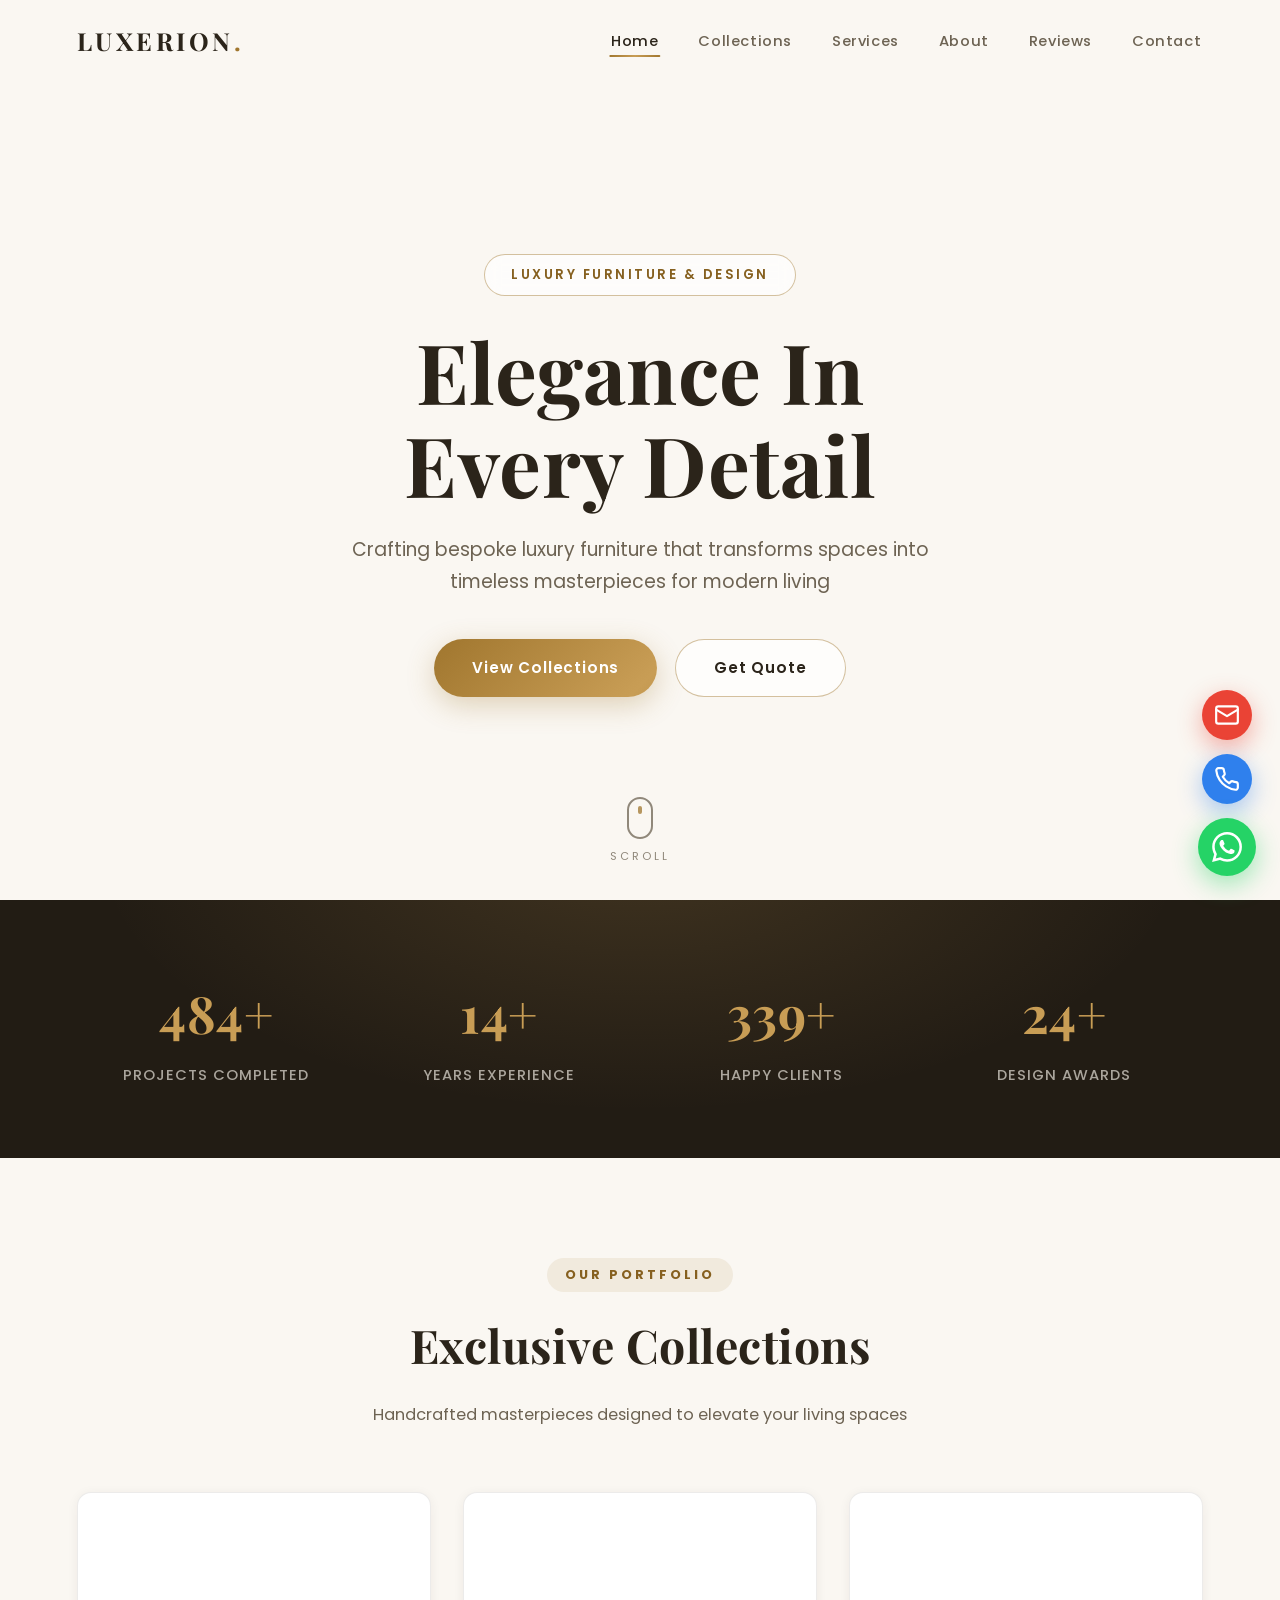
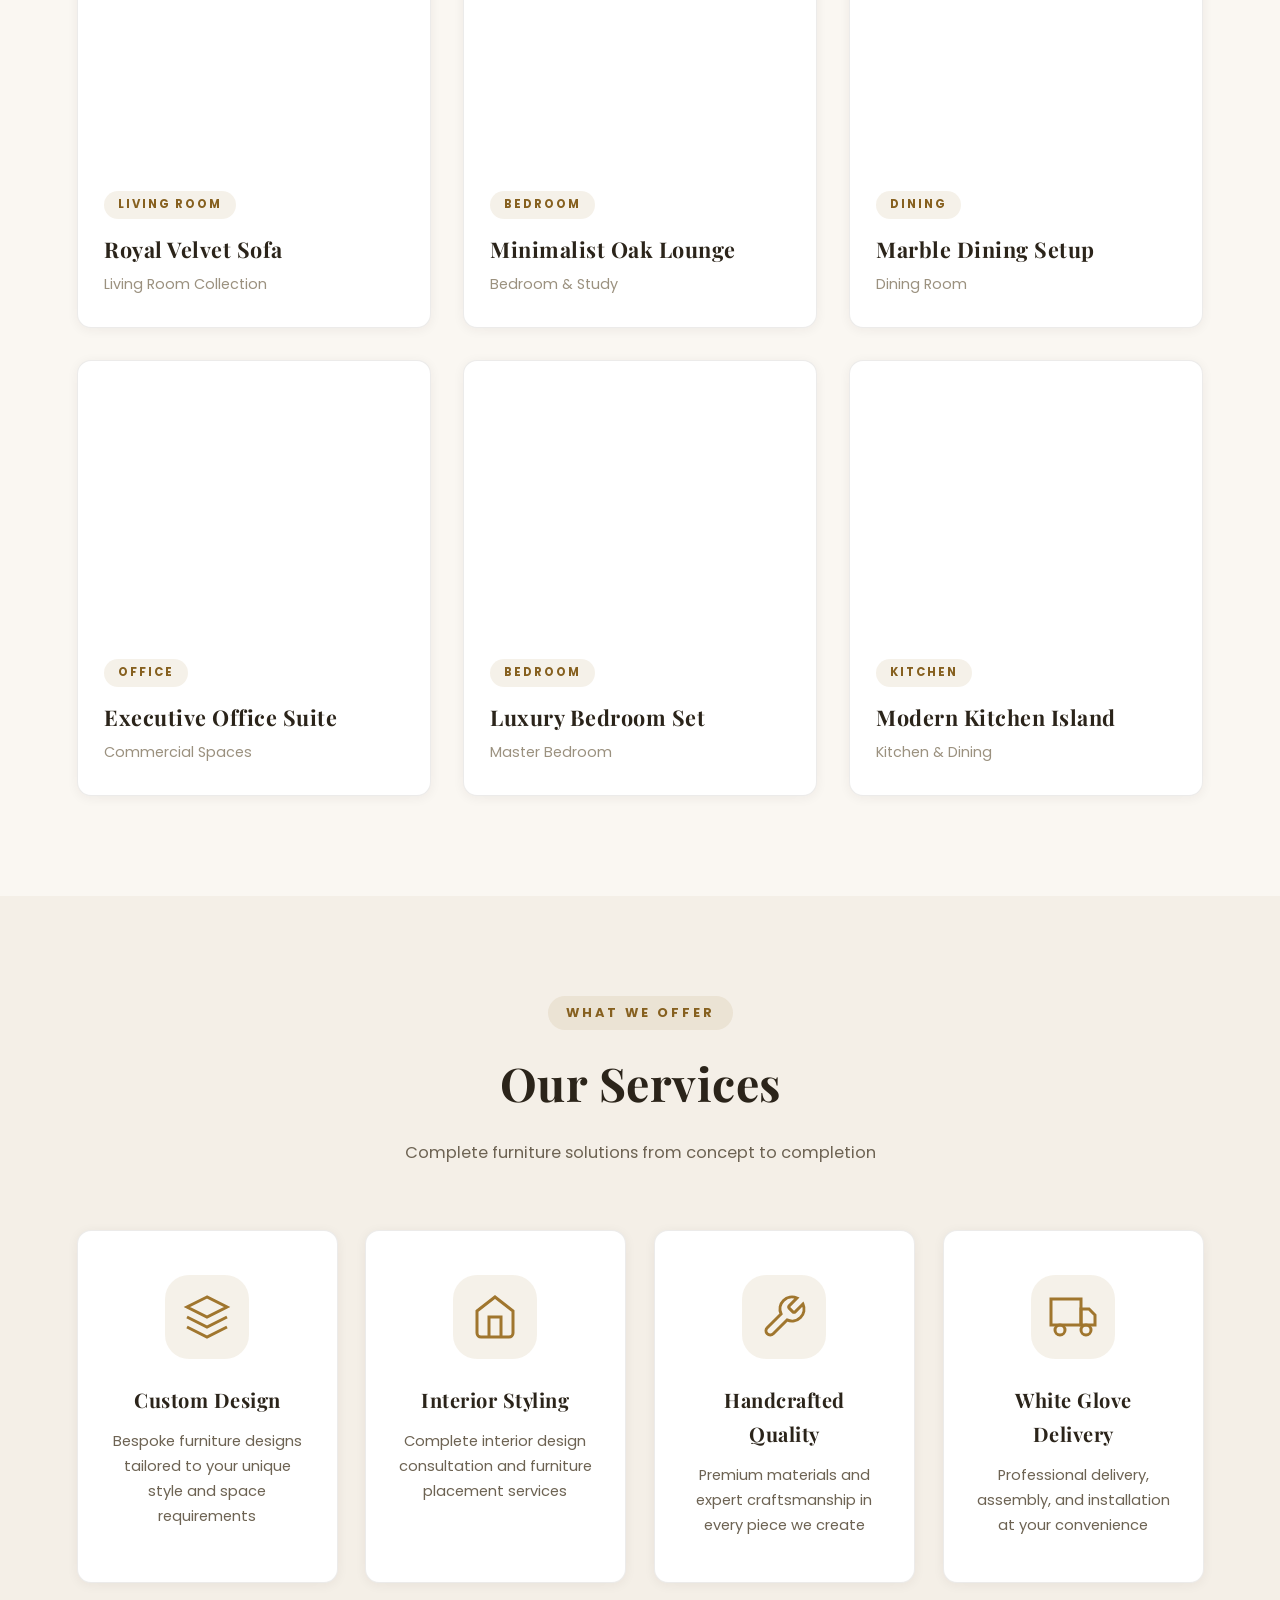
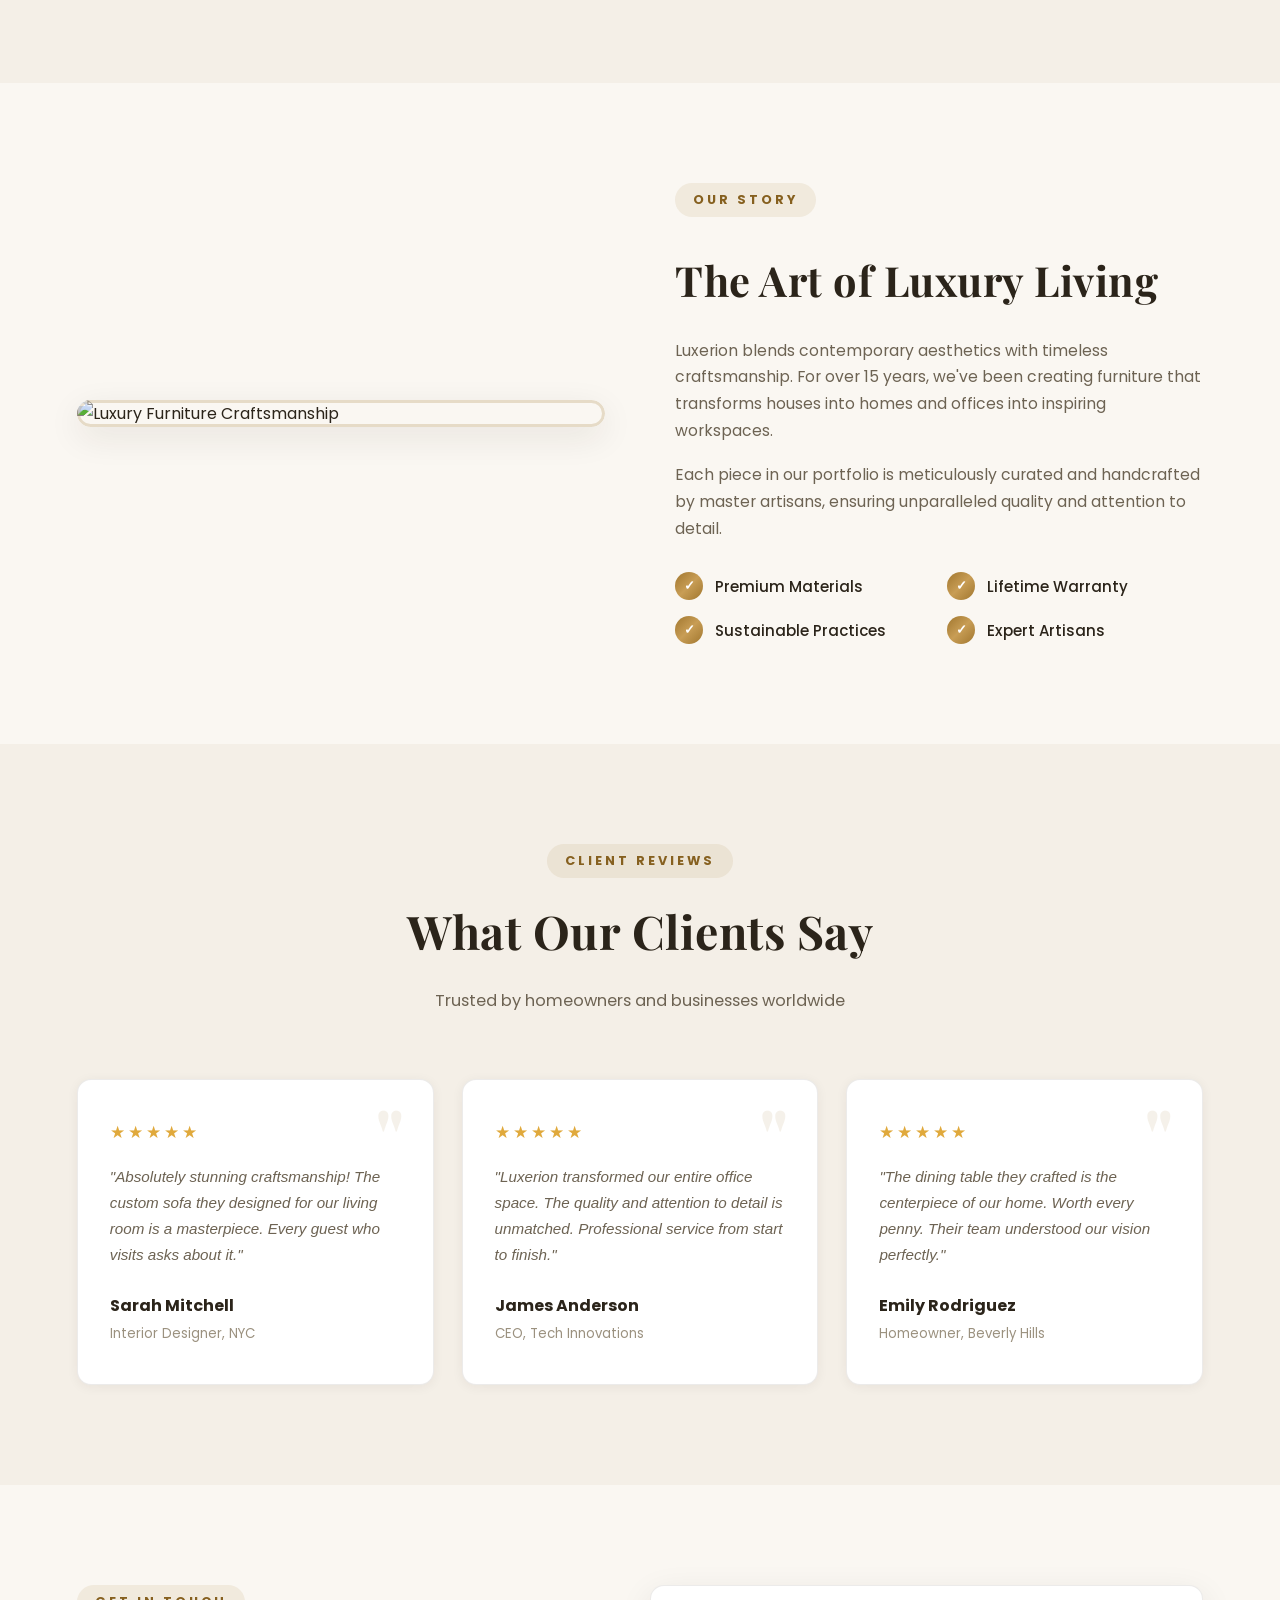
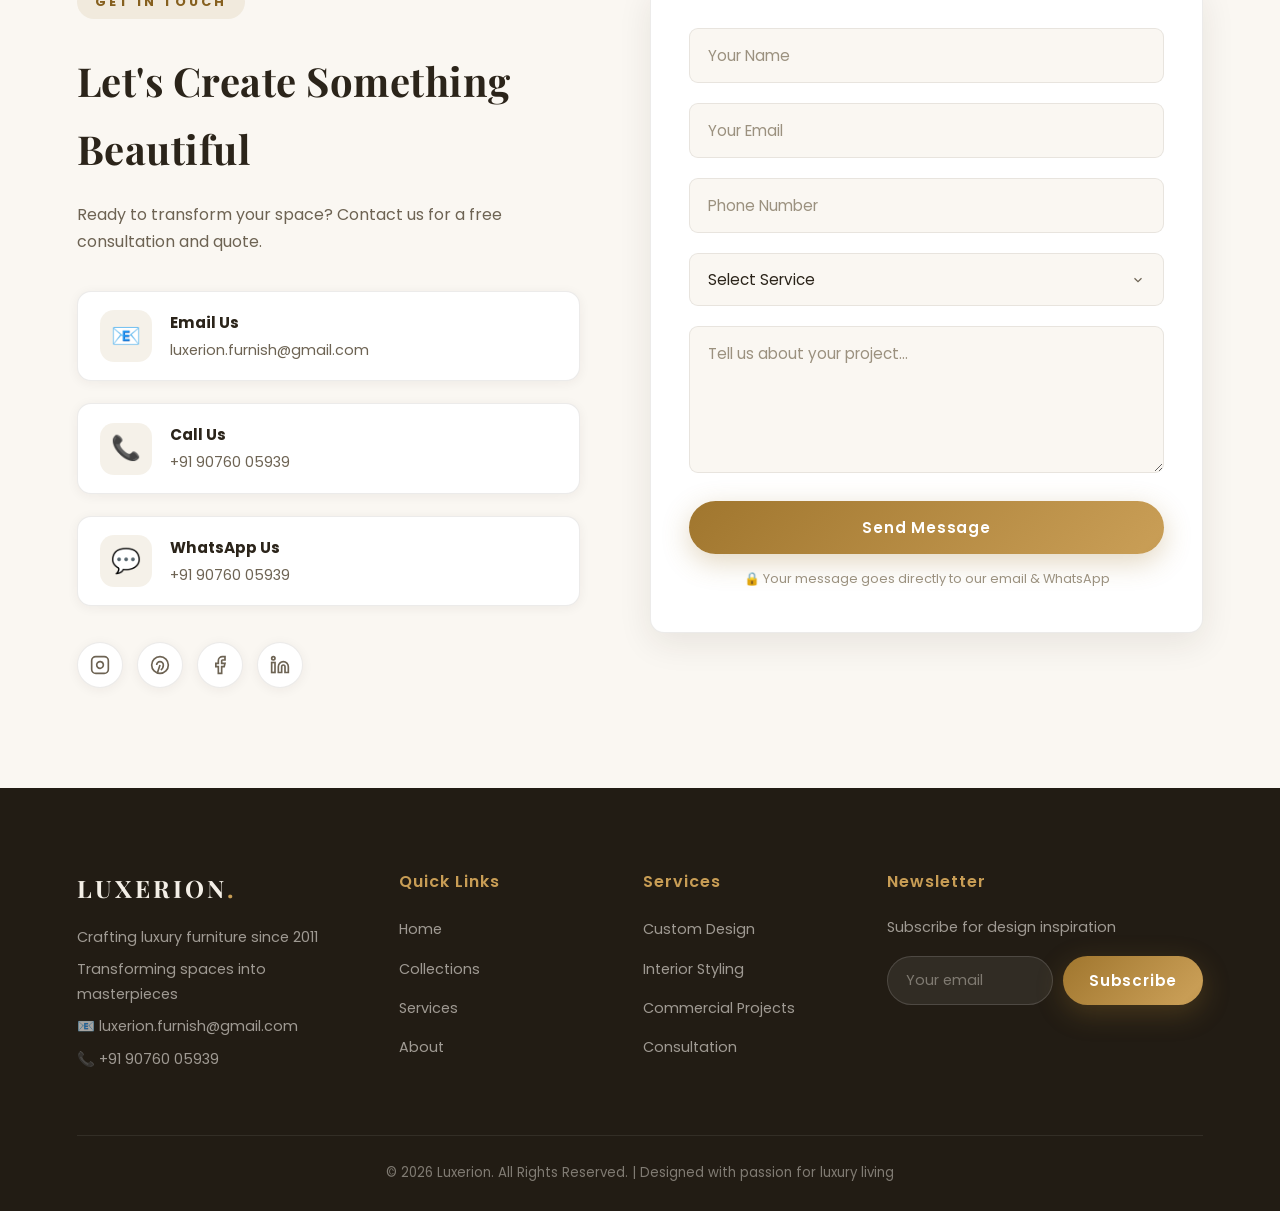
==== commit cc900ed3: "Theam and every thing is changed" ====
--- a/index.html
+++ b/index.html
@@ -122,7 +122,7 @@
             </div>
 
             <div class="card reveal-up" data-delay="300">
-                <div class="card-img" style="background-image: url('https://images.unsplash.com/photo-1567538096630-e0c55bd630be?auto=format&fit=crop&w=800&q=80');">
+                <div class="card-img" style="background-image: url('https://images.unsplash.com/photo-1497366754035-f200968a6e72?auto=format&fit=crop&w=800&q=80');">
                     <div class="card-overlay"><a href="#" class="card-overlay-link">View Project</a></div>
                 </div>
                 <div class="card-info">
@@ -279,27 +279,27 @@
                 <p>Ready to transform your space? Contact us for a free consultation and quote.</p>
                 
                 <div class="contact-details">
-                    <div class="contact-item">
+                    <a href="mailto:luxerion.furnish@gmail.com" class="contact-item">
                         <span class="icon">📧</span>
                         <div>
                             <strong>Email Us</strong>
-                            <p>contact@luxerion.com</p>
+                            <p>luxerion.furnish@gmail.com</p>
                         </div>
-                    </div>
-                    <div class="contact-item">
+                    </a>
+                    <a href="tel:+919076005939" class="contact-item">
                         <span class="icon">📞</span>
                         <div>
                             <strong>Call Us</strong>
-                            <p>+1 (555) 123-4567</p>
+                            <p>+91 90760 05939</p>
                         </div>
-                    </div>
-                    <div class="contact-item">
-                        <span class="icon">📍</span>
+                    </a>
+                    <a href="https://wa.me/919076005939" target="_blank" rel="noopener" class="contact-item">
+                        <span class="icon">💬</span>
                         <div>
-                            <strong>Visit Showroom</strong>
-                            <p>123 Luxury Lane, Design District</p>
+                            <strong>WhatsApp Us</strong>
+                            <p>+91 90760 05939</p>
                         </div>
-                    </div>
+                    </a>
                 </div>
 
                 <div class="social-links">
@@ -311,18 +311,18 @@
             </div>
 
             <div class="contact-form">
-                <form>
+                <form id="contactForm">
                     <div class="form-group">
-                        <input type="text" placeholder="Your Name" required>
+                        <input type="text" name="name" placeholder="Your Name" required>
                     </div>
                     <div class="form-group">
-                        <input type="email" placeholder="Your Email" required>
+                        <input type="email" name="email" placeholder="Your Email" required>
                     </div>
                     <div class="form-group">
-                        <input type="tel" placeholder="Phone Number">
+                        <input type="tel" name="phone" placeholder="Phone Number" required>
                     </div>
                     <div class="form-group">
-                        <select required>
+                        <select name="service" required>
                             <option value="">Select Service</option>
                             <option>Custom Furniture Design</option>
                             <option>Interior Styling</option>
@@ -331,13 +331,28 @@
                         </select>
                     </div>
                     <div class="form-group">
-                        <textarea placeholder="Tell us about your project..." rows="5" required></textarea>
+                        <textarea name="message" placeholder="Tell us about your project..." rows="5" required></textarea>
                     </div>
                     <button type="submit" class="btn btn-primary">Send Message</button>
+                    <div class="form-status" id="formStatus"></div>
+                    <p class="form-note">🔒 Your message goes directly to our email & WhatsApp</p>
                 </form>
             </div>
         </div>
     </section>
+
+    <!-- Floating Action Buttons -->
+    <div class="float-actions">
+        <a href="mailto:luxerion.furnish@gmail.com" class="float-btn email-float" aria-label="Email Us">
+            <svg width="26" height="26" viewBox="0 0 24 24" fill="none" stroke="currentColor" stroke-width="2" stroke-linecap="round" stroke-linejoin="round"><rect x="2" y="4" width="20" height="16" rx="2"/><path d="M22 7l-10 6L2 7"/></svg>
+        </a>
+        <a href="tel:+919076005939" class="float-btn call-float" aria-label="Call Us">
+            <svg width="26" height="26" viewBox="0 0 24 24" fill="none" stroke="currentColor" stroke-width="2" stroke-linecap="round" stroke-linejoin="round"><path d="M22 16.92v3a2 2 0 01-2.18 2 19.79 19.79 0 01-8.63-3.07 19.5 19.5 0 01-6-6 19.79 19.79 0 01-3.07-8.67A2 2 0 014.11 2h3a2 2 0 012 1.72c.127.96.361 1.903.7 2.81a2 2 0 01-.45 2.11L8.09 9.91a16 16 0 006 6l1.27-1.27a2 2 0 012.11-.45c.907.339 1.85.573 2.81.7A2 2 0 0122 16.92z"/></svg>
+        </a>
+        <a href="https://wa.me/919076005939?text=Hi%20Luxerion!%20I%27m%20interested%20in%20your%20furniture%20collections." target="_blank" rel="noopener" class="float-btn whatsapp-float" aria-label="Chat on WhatsApp">
+            <svg width="30" height="30" viewBox="0 0 24 24" fill="currentColor"><path d="M17.472 14.382c-.297-.149-1.758-.867-2.03-.967-.273-.099-.471-.148-.67.15-.197.297-.767.966-.94 1.164-.173.199-.347.223-.644.075-.297-.15-1.255-.463-2.39-1.475-.883-.788-1.48-1.761-1.653-2.059-.173-.297-.018-.458.13-.606.134-.133.298-.347.446-.52.149-.174.198-.298.298-.497.099-.198.05-.371-.025-.52-.075-.149-.669-1.612-.916-2.207-.242-.579-.487-.5-.669-.51-.173-.008-.371-.01-.57-.01-.198 0-.52.074-.792.372-.272.297-1.04 1.016-1.04 2.479 0 1.462 1.065 2.875 1.213 3.074.149.198 2.096 3.2 5.077 4.487.709.306 1.262.489 1.694.625.712.227 1.36.195 1.871.118.571-.085 1.758-.719 2.006-1.413.248-.694.248-1.289.173-1.413-.074-.124-.272-.198-.57-.347m-5.421 7.403h-.004a9.87 9.87 0 01-5.031-1.378l-.361-.214-3.741.982.998-3.648-.235-.374a9.86 9.86 0 01-1.51-5.26c.001-5.45 4.436-9.884 9.888-9.884 2.64 0 5.122 1.03 6.988 2.898a9.825 9.825 0 012.893 6.994c-.003 5.45-4.437 9.884-9.885 9.884m8.413-18.297A11.815 11.815 0 0012.05 0C5.495 0 .16 5.335.157 11.892c0 2.096.547 4.142 1.588 5.945L.057 24l6.305-1.654a11.882 11.882 0 005.683 1.448h.005c6.554 0 11.89-5.335 11.893-11.893a11.821 11.821 0 00-3.48-8.413z"/></svg>
+        </a>
+    </div>
 
     <!-- Footer -->
     <footer>
@@ -346,6 +361,8 @@
                 <h3>LUXERION<span>.</span></h3>
                 <p>Crafting luxury furniture since 2011</p>
                 <p>Transforming spaces into masterpieces</p>
+                <p>📧 luxerion.furnish@gmail.com</p>
+                <p>📞 +91 90760 05939</p>
             </div>
             
             <div class="footer-section">
--- a/style.css
+++ b/style.css
@@ -1,28 +1,34 @@
 /* ═══════════════════════════════════════════════════════════
    LUXERION — Premium Luxury Furniture Website
-   Theme: Deep Midnight + Champagne Rose Gold
+   Theme: Warm Ivory + Bronze Gold (Light Luxury)
    ═══════════════════════════════════════════════════════════ */
 
 /* ── Design Tokens ── */
 :root {
-    --bg-deep: #0b0f19;
-    --bg-section: #10151f;
-    --bg-card: #151b28;
-    --bg-card-hover: #1a2236;
-    --bg-navbar: rgba(11, 15, 25, 0.92);
-    --accent: #c9a96e;
-    --accent-light: #e4cc97;
-    --accent-glow: rgba(201, 169, 110, 0.25);
-    --accent-gradient: linear-gradient(135deg, #c9a96e 0%, #e4cc97 50%, #c9a96e 100%);
-    --text-primary: #eef1f6;
-    --text-secondary: #8891a4;
-    --text-dim: #565e72;
-    --border: rgba(255, 255, 255, 0.06);
-    --border-hover: rgba(201, 169, 110, 0.35);
-    --radius: 12px;
-    --radius-sm: 8px;
-    --shadow-card: 0 8px 32px rgba(0, 0, 0, 0.35);
-    --shadow-glow: 0 0 40px rgba(201, 169, 110, 0.15);
+    --bg-main: #faf7f2;
+    --bg-section: #f4efe7;
+    --bg-card: #ffffff;
+    --bg-navbar: rgba(250, 247, 242, 0.92);
+    --bg-dark: #221c14;
+    --accent: #a0762e;
+    --accent-dark: #86601f;
+    --accent-light: #c89d55;
+    --accent-soft: rgba(160, 118, 46, 0.1);
+    --accent-glow: rgba(160, 118, 46, 0.22);
+    --accent-gradient: linear-gradient(135deg, #a0762e 0%, #c89d55 50%, #a0762e 100%);
+    --text-primary: #2b241a;
+    --text-secondary: #6d6353;
+    --text-light: #9b917f;
+    --text-on-dark: #f4efe7;
+    --border: rgba(43, 36, 26, 0.09);
+    --border-hover: rgba(160, 118, 46, 0.45);
+    --success: #3a8f5d;
+    --radius: 14px;
+    --radius-sm: 9px;
+    --shadow-sm: 0 2px 12px rgba(43, 36, 26, 0.06);
+    --shadow-card: 0 10px 34px rgba(43, 36, 26, 0.09);
+    --shadow-card-hover: 0 22px 55px rgba(43, 36, 26, 0.15);
+    --shadow-glow: 0 8px 28px rgba(160, 118, 46, 0.3);
     --ease: cubic-bezier(0.25, 0.46, 0.45, 0.94);
     --ease-spring: cubic-bezier(0.34, 1.56, 0.64, 1);
     --ease-smooth: cubic-bezier(0.4, 0, 0.2, 1);
@@ -33,7 +39,7 @@
 html { scroll-behavior: smooth; -webkit-text-size-adjust: 100%; }
 body {
     font-family: 'Poppins', sans-serif;
-    background: var(--bg-deep);
+    background: var(--bg-main);
     color: var(--text-primary);
     line-height: 1.7;
     overflow-x: hidden;
@@ -41,16 +47,20 @@
 }
 img { max-width: 100%; display: block; }
 a { text-decoration: none; color: inherit; }
+button, input, select, textarea { font-family: inherit; }
 
 h1, h2, h3, .logo {
     font-family: 'Playfair Display', serif;
-    letter-spacing: 1px;
-}
+    letter-spacing: 0.5px;
+    color: var(--text-primary);
+}
+
+::selection { background: var(--accent); color: #fff; }
 
 /* ── Preloader ── */
 .preloader {
     position: fixed; inset: 0;
-    background: var(--bg-deep);
+    background: var(--bg-main);
     z-index: 10000;
     display: flex; align-items: center; justify-content: center;
     transition: opacity 0.6s var(--ease), visibility 0.6s;
@@ -61,871 +71,979 @@
     font-family: 'Playfair Display', serif;
     font-size: 2rem; font-weight: 700;
     color: var(--accent);
-    letter-spacing: 6px;
-    margin-bottom: 30px;
+    letter-spacing: 8px;
+    margin-bottom: 28px;
+    animation: preloaderPulse 1.4s ease-in-out infinite;
 }
 .preloader-bar {
-    width: 200px; height: 2px;
-    background: var(--border);
-    border-radius: 2px;
+    width: 210px; height: 3px;
+    background: rgba(160, 118, 46, 0.15);
+    border-radius: 3px;
     overflow: hidden;
     margin: 0 auto;
 }
 .preloader-bar span {
     display: block; width: 40%;
     height: 100%;
-    background: var(--accent);
-    border-radius: 2px;
-    animation: preloaderSlide 1.2s ease-in-out infinite;
+    background: var(--accent-gradient);
+    border-radius: 3px;
+    animation: preloaderSlide 1.1s ease-in-out infinite;
 }
 @keyframes preloaderSlide {
-    0% { transform: translateX(-100%); }
-    100% { transform: translateX(350%); }
-}
-
-/* ── Reveal Animations ── */
-.reveal-up {
-    opacity: 0;
-    transform: translateY(50px);
-    transition: opacity 0.8s var(--ease), transform 0.8s var(--ease);
-}
-.reveal-up.revealed {
-    opacity: 1;
-    transform: translateY(0);
-}
-.reveal-left {
-    opacity: 0;
-    transform: translateX(-60px);
-    transition: opacity 0.8s var(--ease), transform 0.8s var(--ease);
-}
-.reveal-left.revealed { opacity: 1; transform: translateX(0); }
-.reveal-right {
-    opacity: 0;
-    transform: translateX(60px);
-    transition: opacity 0.8s var(--ease), transform 0.8s var(--ease);
-}
-.reveal-right.revealed { opacity: 1; transform: translateX(0); }
-.reveal-scale {
-    opacity: 0;
-    transform: scale(0.9);
-    transition: opacity 0.8s var(--ease), transform 0.8s var(--ease);
-}
-.reveal-scale.revealed { opacity: 1; transform: scale(1); }
+    0%   { transform: translateX(-120%); }
+    100% { transform: translateX(400%); }
+}
+@keyframes preloaderPulse {
+    0%, 100% { opacity: 1; }
+    50%      { opacity: 0.55; }
+}
 
 /* ── Navbar ── */
 .navbar {
-    display: flex;
+    position: fixed;
+    top: 0; left: 0; right: 0;
+    z-index: 1000;
+    display: flex;
+    align-items: center;
     justify-content: space-between;
-    align-items: center;
-    padding: 22px 6%;
+    padding: 20px 6%;
+    background: transparent;
+    transition: background 0.4s var(--ease-smooth), padding 0.4s var(--ease-smooth),
+                box-shadow 0.4s var(--ease-smooth), backdrop-filter 0.4s;
+}
+.navbar.scrolled {
     background: var(--bg-navbar);
-    backdrop-filter: blur(20px) saturate(1.8);
-    -webkit-backdrop-filter: blur(20px) saturate(1.8);
-    position: fixed; width: 100%; top: 0;
-    z-index: 1000;
+    backdrop-filter: blur(18px);
+    -webkit-backdrop-filter: blur(18px);
+    padding: 13px 6%;
+    box-shadow: 0 4px 24px rgba(43, 36, 26, 0.08);
     border-bottom: 1px solid var(--border);
-    transition: padding 0.4s var(--ease), background 0.4s var(--ease), box-shadow 0.4s var(--ease);
-}
-.navbar.scrolled {
-    padding: 14px 6%;
-    background: rgba(11, 15, 25, 0.98);
-    box-shadow: 0 4px 30px rgba(0, 0, 0, 0.4);
 }
 .logo {
-    font-size: 1.5rem; font-weight: 700;
+    font-size: 1.55rem;
+    font-weight: 700;
+    letter-spacing: 3.5px;
     color: var(--text-primary);
-    transition: color 0.3s;
-}
+    transition: transform 0.3s var(--ease-spring);
+}
+.logo:hover { transform: scale(1.04); }
 .logo span { color: var(--accent); }
 
 .nav-links {
-    display: flex; list-style: none; gap: 32px;
+    display: flex;
+    list-style: none;
+    gap: 36px;
+    align-items: center;
 }
 .nav-links a {
+    position: relative;
+    font-size: 0.92rem;
+    font-weight: 500;
     color: var(--text-secondary);
-    font-size: 0.82rem;
-    text-transform: uppercase;
-    letter-spacing: 2px;
-    font-weight: 500;
-    padding: 6px 0;
-    position: relative;
-    transition: color 0.35s var(--ease);
+    padding: 6px 2px;
+    letter-spacing: 0.6px;
+    transition: color 0.3s var(--ease-smooth);
 }
 .nav-links a::after {
     content: '';
-    position: absolute; bottom: -2px; left: 50%;
+    position: absolute;
+    bottom: 0; left: 50%;
     width: 0; height: 2px;
-    background: var(--accent);
-    transition: width 0.35s var(--ease), left 0.35s var(--ease);
-}
-.nav-links a:hover, .nav-links a.active { color: var(--accent); }
-.nav-links a:hover::after, .nav-links a.active::after { width: 100%; left: 0; }
+    background: var(--accent-gradient);
+    border-radius: 2px;
+    transform: translateX(-50%);
+    transition: width 0.35s var(--ease-smooth);
+}
+.nav-links a:hover,
+.nav-links a.active { color: var(--text-primary); }
+.nav-links a:hover::after,
+.nav-links a.active::after { width: 100%; }
 
 /* Hamburger */
 .menu-toggle {
     display: none;
     flex-direction: column;
-    gap: 6px;
+    justify-content: center;
+    gap: 5.5px;
+    width: 44px; height: 44px;
+    padding: 10px;
     cursor: pointer;
-    padding: 8px;
-    z-index: 1001;
-}
+    z-index: 1101;
+    border-radius: var(--radius-sm);
+    transition: background 0.3s;
+    -webkit-tap-highlight-color: transparent;
+}
+.menu-toggle:active { background: var(--accent-soft); }
 .menu-toggle span {
-    width: 26px; height: 2px;
+    display: block;
+    width: 100%; height: 2.5px;
     background: var(--text-primary);
-    border-radius: 2px;
-    transition: all 0.4s var(--ease);
-    transform-origin: center;
+    border-radius: 3px;
+    transition: transform 0.4s var(--ease-spring), opacity 0.3s;
 }
 .menu-toggle.active span:nth-child(1) { transform: translateY(8px) rotate(45deg); }
 .menu-toggle.active span:nth-child(2) { opacity: 0; transform: scaleX(0); }
 .menu-toggle.active span:nth-child(3) { transform: translateY(-8px) rotate(-45deg); }
 
+.nav-overlay {
+    position: fixed; inset: 0;
+    background: rgba(34, 28, 20, 0.4);
+    backdrop-filter: blur(3px);
+    /* Navbar (z:1000) ke neeche rakha hai taki menu drawer overlay ke upar dikhe */
+    z-index: 990;
+    opacity: 0; visibility: hidden;
+    transition: opacity 0.4s var(--ease-smooth), visibility 0.4s;
+}
+.nav-overlay.active { opacity: 1; visibility: visible; }
+
 /* ── Hero ── */
 .hero {
-    min-height: 100vh; min-height: 100dvh;
-    display: flex; align-items: center; justify-content: center;
+    position: relative;
+    min-height: 100vh;
+    min-height: 100svh;
+    display: flex;
+    align-items: center;
+    justify-content: center;
     text-align: center;
-    padding: 140px 6% 100px;
+    background: url('https://images.unsplash.com/photo-1618220179428-22790b461013?auto=format&fit=crop&w=1920&q=80') center/cover no-repeat;
+    overflow: hidden;
+}
+.hero-bg-overlay {
+    position: absolute; inset: 0;
+    background: linear-gradient(180deg,
+        rgba(250, 247, 242, 0.55) 0%,
+        rgba(250, 247, 242, 0.72) 55%,
+        var(--bg-main) 100%);
+}
+.hero-content {
+    position: relative;
+    z-index: 2;
+    max-width: 860px;
+    padding: 110px 24px 60px;
+}
+.hero-tag {
+    display: inline-block;
+    padding: 9px 26px;
+    border: 1px solid var(--border-hover);
+    border-radius: 50px;
+    background: rgba(255, 255, 255, 0.65);
+    backdrop-filter: blur(8px);
+    color: var(--accent-dark);
+    font-size: 0.82rem;
+    font-weight: 600;
+    letter-spacing: 2.5px;
+    text-transform: uppercase;
+    margin-bottom: 28px;
+}
+.hero h1 {
+    font-size: clamp(2.6rem, 7.5vw, 5.2rem);
+    font-weight: 700;
+    line-height: 1.12;
+    margin-bottom: 24px;
+    color: var(--text-primary);
+}
+.hero p {
+    font-size: clamp(1rem, 2.2vw, 1.18rem);
+    color: var(--text-secondary);
+    max-width: 620px;
+    margin: 0 auto 40px;
+    font-weight: 400;
+}
+.hero-buttons {
+    display: flex;
+    gap: 18px;
+    justify-content: center;
+    flex-wrap: wrap;
+}
+
+/* ── Buttons ── */
+.btn {
+    display: inline-flex;
+    align-items: center;
+    justify-content: center;
+    gap: 8px;
+    padding: 15px 38px;
+    border-radius: 50px;
+    font-size: 0.95rem;
+    font-weight: 600;
+    letter-spacing: 0.8px;
+    cursor: pointer;
+    border: none;
+    transition: transform 0.35s var(--ease-spring), box-shadow 0.35s var(--ease-smooth),
+                background 0.35s, color 0.35s, border-color 0.35s;
+    -webkit-tap-highlight-color: transparent;
+    min-height: 48px;
+}
+.btn:active { transform: scale(0.96); }
+.btn-primary {
+    background: var(--accent-gradient);
+    background-size: 200% auto;
+    color: #fff;
+    box-shadow: var(--shadow-glow);
+}
+.btn-primary:hover {
+    background-position: right center;
+    transform: translateY(-3px);
+    box-shadow: 0 14px 36px rgba(160, 118, 46, 0.4);
+}
+.btn-secondary {
+    background: rgba(255, 255, 255, 0.7);
+    backdrop-filter: blur(8px);
+    color: var(--text-primary);
+    border: 1.5px solid var(--border-hover);
+}
+.btn-secondary:hover {
+    background: var(--text-primary);
+    color: var(--bg-main);
+    border-color: var(--text-primary);
+    transform: translateY(-3px);
+    box-shadow: 0 12px 30px rgba(43, 36, 26, 0.18);
+}
+
+/* ── Scroll Indicator ── */
+.scroll-indicator {
+    position: absolute;
+    bottom: 34px; left: 50%;
+    transform: translateX(-50%);
+    z-index: 2;
+    display: flex;
+    flex-direction: column;
+    align-items: center;
+    gap: 8px;
+    opacity: 0.75;
+}
+.mouse {
+    width: 26px; height: 42px;
+    border: 2px solid var(--text-secondary);
+    border-radius: 14px;
+    display: flex;
+    justify-content: center;
+    padding-top: 7px;
+}
+.wheel {
+    width: 3.5px; height: 8px;
+    background: var(--accent);
+    border-radius: 3px;
+    animation: wheelScroll 1.8s ease-in-out infinite;
+}
+@keyframes wheelScroll {
+    0%   { transform: translateY(0); opacity: 1; }
+    70%  { transform: translateY(12px); opacity: 0; }
+    100% { transform: translateY(0); opacity: 0; }
+}
+.scroll-text {
+    font-size: 0.7rem;
+    letter-spacing: 3px;
+    text-transform: uppercase;
+    color: var(--text-secondary);
+}
+
+/* ── Reveal Animations ── */
+.reveal-up, .reveal-left, .reveal-right, .reveal-scale {
+    opacity: 0;
+    will-change: transform, opacity;
+    transition: opacity 0.85s var(--ease-smooth), transform 0.85s var(--ease-smooth);
+}
+.reveal-up    { transform: translateY(44px); }
+.reveal-left  { transform: translateX(-44px); }
+.reveal-right { transform: translateX(44px); }
+.reveal-scale { transform: scale(0.92); }
+.reveal-up.revealed, .reveal-left.revealed,
+.reveal-right.revealed, .reveal-scale.revealed {
+    opacity: 1;
+    transform: translate(0) scale(1);
+}
+
+/* ── Stats ── */
+.stats {
+    padding: 70px 6%;
+    background: var(--bg-dark);
     position: relative;
     overflow: hidden;
-    background:
-        linear-gradient(180deg, rgba(11,15,25,0.55) 0%, rgba(11,15,25,0.85) 60%, var(--bg-deep) 100%),
-        url('https://images.unsplash.com/photo-1600585154340-be6161a56a0c?auto=format&fit=crop&w=1800&q=80') center/cover no-repeat;
-}
-.hero-bg-overlay {
-    position: absolute; inset: 0;
-    background: radial-gradient(ellipse at 50% 30%, rgba(201,169,110,0.08) 0%, transparent 70%);
-    pointer-events: none;
-}
-.hero-content { position: relative; z-index: 2; max-width: 800px; }
-.hero-tag {
-    display: inline-block;
-    color: var(--accent);
-    font-size: 0.75rem;
-    text-transform: uppercase;
-    letter-spacing: 5px;
-    font-weight: 600;
-    margin-bottom: 24px;
-    padding: 8px 20px;
-    border: 1px solid rgba(201,169,110,0.3);
-    border-radius: 30px;
-}
-.hero-content h1 {
-    font-size: clamp(2.4rem, 6vw, 4.8rem);
-    color: var(--text-primary);
-    margin-bottom: 24px;
-    line-height: 1.15;
-    font-weight: 700;
-}
-.hero-content p {
-    font-size: clamp(0.95rem, 2vw, 1.15rem);
-    color: var(--text-secondary);
-    margin-bottom: 50px;
-    font-weight: 300;
-    max-width: 600px;
-    margin-left: auto; margin-right: auto;
-    line-height: 1.8;
-}
-.hero-buttons { display: flex; gap: 18px; justify-content: center; flex-wrap: wrap; }
-
-/* ── Buttons ── */
-.btn {
-    display: inline-flex; align-items: center; justify-content: center;
-    padding: 16px 38px;
-    font-family: 'Poppins', sans-serif;
-    font-size: 0.82rem;
-    letter-spacing: 2px;
-    text-transform: uppercase;
-    font-weight: 600;
-    border-radius: var(--radius-sm);
-    cursor: pointer;
-    transition: all 0.4s var(--ease);
-    border: 2px solid var(--accent);
-    position: relative;
-    overflow: hidden;
-}
-.btn::before {
-    content: '';
-    position: absolute; inset: 0;
-    background: var(--accent);
-    transform: scaleX(0);
-    transform-origin: right;
-    transition: transform 0.5s var(--ease);
-    z-index: -1;
-}
-.btn:hover::before { transform: scaleX(1); transform-origin: left; }
-.btn-primary {
-    background: var(--accent-gradient);
-    color: var(--bg-deep);
-    border: none;
-}
-.btn-primary::before { background: var(--accent-light); }
-.btn-primary:hover {
-    transform: translateY(-3px);
-    box-shadow: 0 12px 35px var(--accent-glow);
-}
-.btn-secondary {
-    background: transparent;
-    color: var(--accent);
-}
-.btn-secondary:hover {
-    color: var(--bg-deep);
-    transform: translateY(-3px);
-}
-
-/* ── Scroll Indicator ── */
-.scroll-indicator {
-    position: absolute; bottom: 35px;
-    left: 50%; transform: translateX(-50%);
-    display: flex; flex-direction: column; align-items: center; gap: 10px;
-}
-.mouse {
-    width: 26px; height: 40px;
-    border: 2px solid var(--accent);
-    border-radius: 14px;
-    display: flex; justify-content: center;
-    padding-top: 8px;
-}
-.wheel {
-    width: 3px; height: 8px;
-    background: var(--accent);
-    border-radius: 2px;
-    animation: scrollWheel 2s ease-in-out infinite;
-}
-@keyframes scrollWheel {
-    0% { transform: translateY(0); opacity: 1; }
-    100% { transform: translateY(14px); opacity: 0; }
-}
-.scroll-text {
-    font-size: 0.65rem;
-    text-transform: uppercase;
-    letter-spacing: 3px;
-    color: var(--text-dim);
-}
-
-/* ── Stats ── */
-.stats {
-    background: var(--bg-section);
-    padding: 80px 6%;
-    border-top: 1px solid var(--border);
-    border-bottom: 1px solid var(--border);
-    position: relative;
 }
 .stats::before {
     content: '';
     position: absolute; inset: 0;
-    background: radial-gradient(ellipse at 50% 50%, var(--accent-glow) 0%, transparent 70%);
-    opacity: 0.3;
-    pointer-events: none;
+    background: radial-gradient(ellipse at 50% -20%, rgba(200, 157, 85, 0.18), transparent 60%);
 }
 .stats-container {
+    position: relative;
+    max-width: 1100px;
+    margin: 0 auto;
     display: grid;
     grid-template-columns: repeat(4, 1fr);
     gap: 30px;
-    max-width: 1100px;
-    margin: 0 auto;
-    position: relative;
-}
-.stat-item { text-align: center; }
+    text-align: center;
+}
 .stat-item h3 {
-    font-size: clamp(2.2rem, 4vw, 3.2rem);
-    color: var(--accent);
-    margin-bottom: 8px;
+    font-size: clamp(2.2rem, 4.5vw, 3.2rem);
     font-weight: 700;
-    line-height: 1;
+    color: var(--accent-light);
+    margin-bottom: 6px;
 }
 .stat-item p {
-    color: var(--text-secondary);
-    font-size: 0.8rem;
+    color: rgba(244, 239, 231, 0.65);
+    font-size: 0.92rem;
+    letter-spacing: 1px;
     text-transform: uppercase;
-    letter-spacing: 2px;
     font-weight: 500;
 }
 
-/* ── Section Headers ── */
-.section-header { margin-bottom: 60px; text-align: center; }
+/* ── Section Base ── */
+section { padding: 100px 6%; }
+.section-header {
+    text-align: center;
+    max-width: 680px;
+    margin: 0 auto 64px;
+}
 .section-tag {
     display: inline-block;
-    color: var(--accent);
-    font-size: 0.75rem;
+    color: var(--accent-dark);
+    font-size: 0.8rem;
+    font-weight: 700;
+    letter-spacing: 3px;
     text-transform: uppercase;
-    letter-spacing: 4px;
+    margin-bottom: 14px;
+    padding: 6px 18px;
+    background: var(--accent-soft);
+    border-radius: 50px;
+}
+.section-title {
+    font-size: clamp(2rem, 4.5vw, 2.9rem);
+    font-weight: 700;
     margin-bottom: 16px;
-    font-weight: 600;
-    position: relative;
-    padding: 0 20px;
-}
-.section-tag::before, .section-tag::after {
-    content: '';
-    position: absolute; top: 50%;
-    width: 30px; height: 1px;
-    background: var(--accent);
-}
-.section-tag::before { left: -20px; }
-.section-tag::after { right: -20px; }
-.section-title {
-    font-size: clamp(1.8rem, 4vw, 2.8rem);
-    color: var(--text-primary);
-    margin-bottom: 16px;
-    font-weight: 600;
 }
 .section-subtitle {
     color: var(--text-secondary);
-    font-size: 0.95rem;
-    max-width: 550px;
-    margin: 0 auto;
-    line-height: 1.8;
+    font-size: 1.02rem;
 }
 
 /* ── Collections ── */
-.collections {
-    padding: 120px 6%;
-    background: var(--bg-deep);
-}
+.collections { background: var(--bg-main); }
 .grid {
     display: grid;
-    grid-template-columns: repeat(3, 1fr);
-    gap: 30px;
-    max-width: 1300px;
+    grid-template-columns: repeat(auto-fit, minmax(310px, 1fr));
+    gap: 32px;
+    max-width: 1240px;
     margin: 0 auto;
 }
 .card {
     background: var(--bg-card);
-    border: 1px solid var(--border);
     border-radius: var(--radius);
     overflow: hidden;
-    transition: transform 0.5s var(--ease), border-color 0.5s var(--ease), box-shadow 0.5s var(--ease);
+    border: 1px solid var(--border);
+    box-shadow: var(--shadow-sm);
+    transition: transform 0.5s var(--ease-smooth), box-shadow 0.5s var(--ease-smooth),
+                border-color 0.5s;
 }
 .card:hover {
-    transform: translateY(-12px);
+    transform: translateY(-10px);
+    box-shadow: var(--shadow-card-hover);
     border-color: var(--border-hover);
-    box-shadow: var(--shadow-card), var(--shadow-glow);
 }
 .card-img {
-    height: 300px;
+    position: relative;
+    height: 270px;
     background-size: cover;
     background-position: center;
-    position: relative;
     overflow: hidden;
-    transition: transform 0.7s var(--ease);
-}
-.card:hover .card-img { transform: scale(1.04); }
+    transition: transform 0.7s var(--ease-smooth);
+}
+.card:hover .card-img { transform: scale(1.05); }
 .card-overlay {
     position: absolute; inset: 0;
-    background: rgba(11, 15, 25, 0.7);
-    display: flex; align-items: center; justify-content: center;
+    background: linear-gradient(180deg, transparent 30%, rgba(34, 28, 20, 0.75));
+    display: flex;
+    align-items: flex-end;
+    justify-content: center;
+    padding-bottom: 26px;
     opacity: 0;
-    transition: opacity 0.4s var(--ease);
+    transition: opacity 0.45s var(--ease-smooth);
 }
 .card:hover .card-overlay { opacity: 1; }
 .card-overlay-link {
-    padding: 12px 28px;
-    border: 1px solid var(--accent);
-    color: var(--accent);
-    font-size: 0.78rem;
+    padding: 11px 28px;
+    background: rgba(255, 255, 255, 0.94);
+    color: var(--text-primary);
+    border-radius: 50px;
+    font-size: 0.85rem;
+    font-weight: 600;
+    letter-spacing: 1px;
+    transform: translateY(14px);
+    transition: transform 0.45s var(--ease-spring), background 0.3s, color 0.3s;
+}
+.card:hover .card-overlay-link { transform: translateY(0); }
+.card-overlay-link:hover { background: var(--accent); color: #fff; }
+.card-info { padding: 26px 26px 30px; }
+.card-category {
+    display: inline-block;
+    font-size: 0.72rem;
+    font-weight: 700;
+    letter-spacing: 2px;
     text-transform: uppercase;
-    letter-spacing: 2px;
-    font-weight: 600;
-    border-radius: var(--radius-sm);
-    transition: all 0.3s var(--ease);
-}
-.card-overlay-link:hover {
-    background: var(--accent);
-    color: var(--bg-deep);
-}
-.card-info { padding: 26px; }
-.card-category {
-    color: var(--accent);
-    font-size: 0.7rem;
-    text-transform: uppercase;
-    letter-spacing: 2px;
-    font-weight: 600;
-    display: block;
-    margin-bottom: 8px;
+    color: var(--accent-dark);
+    background: var(--accent-soft);
+    padding: 4px 14px;
+    border-radius: 50px;
+    margin-bottom: 12px;
 }
 .card-info h3 {
-    font-size: 1.2rem;
-    color: var(--text-primary);
-    margin-bottom: 4px;
-    font-weight: 600;
+    font-size: 1.35rem;
+    margin-bottom: 5px;
 }
 .card-info p {
-    color: var(--text-dim);
-    font-size: 0.82rem;
-    text-transform: uppercase;
-    letter-spacing: 1px;
+    color: var(--text-light);
+    font-size: 0.9rem;
 }
 
 /* ── Services ── */
-.services {
-    padding: 120px 6%;
-    background: var(--bg-section);
-    border-top: 1px solid var(--border);
-}
+.services { background: var(--bg-section); }
 .services-grid {
     display: grid;
-    grid-template-columns: repeat(4, 1fr);
+    grid-template-columns: repeat(auto-fit, minmax(255px, 1fr));
     gap: 28px;
-    max-width: 1200px;
+    max-width: 1240px;
     margin: 0 auto;
 }
 .service-card {
-    padding: 45px 30px;
     background: var(--bg-card);
+    padding: 44px 32px;
+    border-radius: var(--radius);
     border: 1px solid var(--border);
-    border-radius: var(--radius);
     text-align: center;
-    transition: transform 0.5s var(--ease), border-color 0.5s var(--ease), box-shadow 0.5s var(--ease);
-    position: relative;
-    overflow: hidden;
-}
-.service-card::after {
-    content: '';
-    position: absolute; bottom: 0; left: 0;
-    width: 100%; height: 3px;
+    box-shadow: var(--shadow-sm);
+    transition: transform 0.5s var(--ease-smooth), box-shadow 0.5s var(--ease-smooth),
+                border-color 0.5s;
+}
+.service-card:hover {
+    transform: translateY(-8px);
+    box-shadow: var(--shadow-card-hover);
+    border-color: var(--border-hover);
+}
+.service-icon {
+    width: 84px; height: 84px;
+    margin: 0 auto 24px;
+    display: flex;
+    align-items: center;
+    justify-content: center;
+    color: var(--accent);
+    background: var(--accent-soft);
+    border-radius: 24px;
+    transition: transform 0.5s var(--ease-spring), background 0.4s, color 0.4s;
+}
+.service-card:hover .service-icon {
+    transform: scale(1.1) rotate(-4deg);
     background: var(--accent-gradient);
-    transform: scaleX(0);
-    transition: transform 0.5s var(--ease);
-}
-.service-card:hover {
-    transform: translateY(-10px);
-    border-color: var(--border-hover);
-    box-shadow: var(--shadow-card);
-}
-.service-card:hover::after { transform: scaleX(1); }
-.service-icon {
-    color: var(--accent);
-    margin-bottom: 24px;
-    display: flex; justify-content: center;
+    color: #fff;
 }
 .service-card h3 {
-    font-size: 1.15rem;
-    color: var(--text-primary);
-    margin-bottom: 14px;
-    font-weight: 600;
+    font-size: 1.25rem;
+    margin-bottom: 12px;
 }
 .service-card p {
     color: var(--text-secondary);
-    font-size: 0.9rem;
-    line-height: 1.7;
+    font-size: 0.92rem;
 }
 
 /* ── About ── */
-.about {
-    padding: 120px 6%;
-    background: var(--bg-deep);
-    border-top: 1px solid var(--border);
-}
+.about { background: var(--bg-main); }
 .about-container {
     display: grid;
     grid-template-columns: 1fr 1fr;
-    gap: 80px;
-    max-width: 1300px;
+    gap: 70px;
+    align-items: center;
+    max-width: 1240px;
     margin: 0 auto;
-    align-items: center;
-}
-.about-image { position: relative; }
+}
 .about-img-wrapper {
     position: relative;
     border-radius: var(--radius);
     overflow: hidden;
+    box-shadow: var(--shadow-card);
 }
 .about-img-wrapper::after {
     content: '';
-    position: absolute;
-    top: 20px; left: 20px; right: -20px; bottom: -20px;
-    border: 2px solid var(--accent);
+    position: absolute; inset: 0;
+    border: 3px solid var(--accent-glow);
     border-radius: var(--radius);
-    z-index: -1;
-    transition: all 0.5s var(--ease);
-}
-.about-img-wrapper:hover::after { top: 10px; left: 10px; right: -10px; bottom: -10px; }
+    pointer-events: none;
+}
 .about-img-wrapper img {
-    width: 100%; height: 520px;
-    object-fit: cover;
-    border-radius: var(--radius);
-    transition: transform 0.7s var(--ease);
-}
-.about-img-wrapper:hover img { transform: scale(1.03); }
-.about-content .section-tag { text-align: left; padding-left: 0; }
-.about-content .section-tag::before { display: none; }
+    width: 100%;
+    transition: transform 0.8s var(--ease-smooth);
+}
+.about-img-wrapper:hover img { transform: scale(1.05); }
 .about-content h2 {
-    font-size: clamp(1.8rem, 3.5vw, 2.6rem);
-    color: var(--text-primary);
-    margin-bottom: 24px;
-    font-weight: 600;
+    font-size: clamp(1.9rem, 4vw, 2.6rem);
+    margin: 14px 0 22px;
 }
 .about-content p {
     color: var(--text-secondary);
-    font-size: 0.95rem;
-    line-height: 1.9;
     margin-bottom: 18px;
+    font-size: 0.98rem;
 }
 .about-features {
     display: grid;
     grid-template-columns: 1fr 1fr;
     gap: 16px;
-    margin-top: 32px;
+    margin-top: 30px;
 }
 .feature {
-    display: flex; align-items: center; gap: 12px;
-    color: var(--text-primary);
-    font-size: 0.9rem;
+    display: flex;
+    align-items: center;
+    gap: 12px;
     font-weight: 500;
+    font-size: 0.94rem;
 }
 .feature-icon {
+    display: inline-flex;
+    align-items: center;
+    justify-content: center;
     width: 28px; height: 28px;
-    display: flex; align-items: center; justify-content: center;
-    background: var(--accent-glow);
-    color: var(--accent);
+    min-width: 28px;
+    background: var(--accent-gradient);
+    color: #fff;
     border-radius: 50%;
-    font-size: 0.75rem;
+    font-size: 0.8rem;
     font-weight: 700;
-    flex-shrink: 0;
 }
 
 /* ── Testimonials ── */
-.testimonials {
-    padding: 120px 6%;
-    background: var(--bg-section);
-    border-top: 1px solid var(--border);
-}
+.testimonials { background: var(--bg-section); }
 .testimonials-grid {
     display: grid;
-    grid-template-columns: repeat(3, 1fr);
-    gap: 30px;
-    max-width: 1300px;
+    grid-template-columns: repeat(auto-fit, minmax(300px, 1fr));
+    gap: 28px;
+    max-width: 1240px;
     margin: 0 auto;
 }
 .testimonial-card {
+    background: var(--bg-card);
+    padding: 38px 32px;
+    border-radius: var(--radius);
+    border: 1px solid var(--border);
+    box-shadow: var(--shadow-sm);
+    position: relative;
+    transition: transform 0.5s var(--ease-smooth), box-shadow 0.5s var(--ease-smooth);
+}
+.testimonial-card::before {
+    content: '"';
+    position: absolute;
+    top: 16px; right: 28px;
+    font-family: 'Playfair Display', serif;
+    font-size: 5rem;
+    line-height: 1;
+    color: var(--accent-soft);
+    font-weight: 700;
+}
+.testimonial-card:hover {
+    transform: translateY(-8px);
+    box-shadow: var(--shadow-card-hover);
+}
+.stars {
+    color: #e0a93c;
+    font-size: 1.05rem;
+    letter-spacing: 3px;
+    margin-bottom: 18px;
+}
+.testimonial-content p {
+    color: var(--text-secondary);
+    font-size: 0.95rem;
+    font-style: italic;
+    margin-bottom: 24px;
+}
+.testimonial-author strong {
+    display: block;
+    font-size: 1rem;
+    color: var(--text-primary);
+}
+.testimonial-author span {
+    font-size: 0.83rem;
+    color: var(--text-light);
+}
+
+/* ── Contact ── */
+.contact { background: var(--bg-main); }
+.contact-container {
+    display: grid;
+    grid-template-columns: 1fr 1.1fr;
+    gap: 70px;
+    max-width: 1240px;
+    margin: 0 auto;
+    align-items: start;
+}
+.contact-info h2 {
+    font-size: clamp(1.9rem, 4vw, 2.5rem);
+    margin: 14px 0 18px;
+}
+.contact-info > p {
+    color: var(--text-secondary);
+    margin-bottom: 36px;
+}
+.contact-details {
+    display: flex;
+    flex-direction: column;
+    gap: 22px;
+    margin-bottom: 36px;
+}
+.contact-item {
+    display: flex;
+    align-items: center;
+    gap: 18px;
+    padding: 18px 22px;
     background: var(--bg-card);
     border: 1px solid var(--border);
     border-radius: var(--radius);
-    padding: 40px 32px;
-    transition: transform 0.5s var(--ease), border-color 0.5s var(--ease), box-shadow 0.5s var(--ease);
-    position: relative;
-}
-.testimonial-card::before {
-    content: '\201C';
-    font-family: 'Playfair Display', serif;
-    font-size: 5rem;
-    color: var(--accent);
-    opacity: 0.15;
-    position: absolute;
-    top: 15px; left: 25px;
-    line-height: 1;
-}
-.testimonial-card:hover {
-    transform: translateY(-8px);
+    box-shadow: var(--shadow-sm);
+    transition: transform 0.4s var(--ease-smooth), box-shadow 0.4s, border-color 0.4s;
+}
+.contact-item:hover {
+    transform: translateX(6px);
     border-color: var(--border-hover);
     box-shadow: var(--shadow-card);
 }
-.stars {
-    color: var(--accent);
-    font-size: 1rem;
-    margin-bottom: 18px;
-    letter-spacing: 3px;
-}
-.testimonial-content p {
-    color: var(--text-primary);
-    font-size: 0.95rem;
-    line-height: 1.85;
-    font-style: italic;
-    margin-bottom: 28px;
-    font-weight: 300;
-}
-.testimonial-author {
-    border-top: 1px solid var(--border);
-    padding-top: 20px;
-}
-.testimonial-author strong {
-    display: block;
-    color: var(--accent);
-    font-size: 0.95rem;
-    margin-bottom: 4px;
-    font-family: 'Playfair Display', serif;
-}
-.testimonial-author span {
-    color: var(--text-dim);
-    font-size: 0.8rem;
-}
-
-/* ── Contact ── */
-.contact {
-    padding: 120px 6%;
-    background: var(--bg-deep);
-    border-top: 1px solid var(--border);
-}
-.contact-container {
-    display: grid;
-    grid-template-columns: 1fr 1fr;
-    gap: 70px;
-    max-width: 1300px;
-    margin: 0 auto;
-}
-.contact-info .section-tag { padding-left: 0; }
-.contact-info .section-tag::before { display: none; }
-.contact-info h2 {
-    font-size: clamp(1.8rem, 3.5vw, 2.6rem);
-    color: var(--text-primary);
-    margin-bottom: 20px;
-    font-weight: 600;
-}
-.contact-info > p {
-    color: var(--text-secondary);
-    font-size: 0.95rem;
-    margin-bottom: 40px;
-    line-height: 1.8;
-}
-.contact-details {
-    display: flex; flex-direction: column;
-    gap: 28px;
-    margin-bottom: 40px;
-}
-.contact-item { display: flex; gap: 18px; align-items: flex-start; }
 .contact-item .icon {
     font-size: 1.5rem;
-    width: 50px; height: 50px;
-    display: flex; align-items: center; justify-content: center;
+    width: 52px; height: 52px;
+    min-width: 52px;
+    display: flex;
+    align-items: center;
+    justify-content: center;
+    background: var(--accent-soft);
+    border-radius: 14px;
+}
+.contact-item strong {
+    display: block;
+    font-size: 0.95rem;
+    margin-bottom: 2px;
+}
+.contact-item p {
+    color: var(--text-secondary);
+    font-size: 0.9rem;
+    word-break: break-word;
+}
+.contact-item a p { transition: color 0.3s; }
+.contact-item a:hover p { color: var(--accent-dark); }
+
+.social-links { display: flex; gap: 14px; }
+.social-icon {
+    width: 46px; height: 46px;
+    display: flex;
+    align-items: center;
+    justify-content: center;
     background: var(--bg-card);
     border: 1px solid var(--border);
-    border-radius: var(--radius-sm);
-    flex-shrink: 0;
-}
-.contact-item strong {
-    display: block;
-    color: var(--accent);
-    font-size: 0.85rem;
-    text-transform: uppercase;
-    letter-spacing: 1px;
-    margin-bottom: 4px;
-    font-family: 'Poppins', sans-serif;
-}
-.contact-item p { color: var(--text-secondary); font-size: 0.9rem; }
-
-.social-links { display: flex; gap: 14px; flex-wrap: wrap; }
-.social-icon {
-    width: 48px; height: 48px;
-    display: flex; align-items: center; justify-content: center;
-    background: var(--bg-card);
-    border: 1px solid var(--border);
-    border-radius: var(--radius-sm);
+    border-radius: 50%;
     color: var(--text-secondary);
-    transition: all 0.35s var(--ease);
+    box-shadow: var(--shadow-sm);
+    transition: transform 0.35s var(--ease-spring), background 0.35s, color 0.35s, border-color 0.35s;
 }
 .social-icon:hover {
-    background: var(--accent);
-    color: var(--bg-deep);
-    border-color: var(--accent);
-    transform: translateY(-3px);
-}
-
+    background: var(--accent-gradient);
+    color: #fff;
+    border-color: transparent;
+    transform: translateY(-4px);
+}
+
+/* Form */
 .contact-form {
     background: var(--bg-card);
-    padding: 45px;
+    padding: 42px 38px;
+    border-radius: var(--radius);
     border: 1px solid var(--border);
-    border-radius: var(--radius);
-}
-.form-group { margin-bottom: 22px; }
+    box-shadow: var(--shadow-card);
+}
+.form-group { margin-bottom: 20px; }
 .form-group input,
 .form-group select,
 .form-group textarea {
     width: 100%;
-    padding: 15px 20px;
-    background: var(--bg-section);
-    border: 1px solid var(--border);
+    padding: 15px 18px;
+    background: var(--bg-main);
+    border: 1.5px solid var(--border);
+    border-radius: var(--radius-sm);
     color: var(--text-primary);
-    font-family: 'Poppins', sans-serif;
-    font-size: 0.9rem;
-    border-radius: var(--radius-sm);
-    transition: border-color 0.35s var(--ease), box-shadow 0.35s var(--ease);
-}
+    font-size: 0.95rem;
+    outline: none;
+    transition: border-color 0.35s var(--ease-smooth), box-shadow 0.35s, background 0.35s;
+    -webkit-appearance: none;
+    appearance: none;
+}
+.form-group select {
+    background-image: url("data:image/svg+xml;charset=utf-8,%3Csvg xmlns='http://www.w3.org/2000/svg' width='14' height='14' viewBox='0 0 24 24' fill='none' stroke='%236d6353' stroke-width='2'%3E%3Cpolyline points='6 9 12 15 18 9'/%3E%3C/svg%3E");
+    background-repeat: no-repeat;
+    background-position: right 18px center;
+    cursor: pointer;
+}
+.form-group textarea { resize: vertical; min-height: 120px; }
+.form-group input::placeholder,
+.form-group textarea::placeholder { color: var(--text-light); }
 .form-group input:focus,
 .form-group select:focus,
 .form-group textarea:focus {
-    outline: none;
     border-color: var(--accent);
-    box-shadow: 0 0 0 3px var(--accent-glow);
-}
-.form-group textarea { resize: vertical; min-height: 100px; }
-.form-group select { cursor: pointer; appearance: none; }
+    background: #fff;
+    box-shadow: 0 0 0 4px var(--accent-soft);
+}
 .contact-form .btn { width: 100%; }
+.form-note {
+    margin-top: 14px;
+    text-align: center;
+    font-size: 0.8rem;
+    color: var(--text-light);
+}
+.form-status {
+    display: none;
+    margin-top: 16px;
+    padding: 13px 18px;
+    border-radius: var(--radius-sm);
+    font-size: 0.88rem;
+    font-weight: 500;
+    text-align: center;
+}
+.form-status.show { display: block; animation: fadeSlideIn 0.4s var(--ease-smooth); }
+.form-status.success {
+    background: rgba(58, 143, 93, 0.12);
+    color: var(--success);
+    border: 1px solid rgba(58, 143, 93, 0.3);
+}
+.form-status.error {
+    background: rgba(200, 60, 50, 0.1);
+    color: #b03a30;
+    border: 1px solid rgba(200, 60, 50, 0.3);
+}
+@keyframes fadeSlideIn {
+    from { opacity: 0; transform: translateY(8px); }
+    to   { opacity: 1; transform: translateY(0); }
+}
+
+/* ── Floating Action Buttons ── */
+.float-actions {
+    position: fixed;
+    bottom: 24px; right: 24px;
+    z-index: 900;
+    display: flex;
+    flex-direction: column;
+    align-items: center;
+    gap: 14px;
+}
+.float-btn {
+    display: flex;
+    align-items: center;
+    justify-content: center;
+    color: #fff;
+    border-radius: 50%;
+    transition: transform 0.35s var(--ease-spring), box-shadow 0.35s;
+}
+.float-btn:hover { transform: scale(1.12); }
+.email-float {
+    width: 50px; height: 50px;
+    background: #ea4335;
+    box-shadow: 0 8px 24px rgba(234, 67, 53, 0.42);
+}
+.email-float:hover { box-shadow: 0 12px 32px rgba(234, 67, 53, 0.55); }
+.call-float {
+    width: 50px; height: 50px;
+    background: #2f80ed;
+    box-shadow: 0 8px 24px rgba(47, 128, 237, 0.42);
+}
+.call-float:hover { box-shadow: 0 12px 32px rgba(47, 128, 237, 0.55); }
+.whatsapp-float {
+    width: 58px; height: 58px;
+    background: #25d366;
+    box-shadow: 0 8px 26px rgba(37, 211, 102, 0.45);
+    animation: waPulse 2.6s ease-in-out infinite;
+}
+.whatsapp-float:hover { box-shadow: 0 12px 34px rgba(37, 211, 102, 0.55); }
+@keyframes waPulse {
+    0%, 100% { box-shadow: 0 8px 26px rgba(37, 211, 102, 0.45), 0 0 0 0 rgba(37, 211, 102, 0.35); }
+    50%      { box-shadow: 0 8px 26px rgba(37, 211, 102, 0.45), 0 0 0 14px rgba(37, 211, 102, 0); }
+}
 
 /* ── Footer ── */
 footer {
-    background: #060a12;
-    border-top: 1px solid var(--border);
-    padding: 70px 6% 30px;
+    background: var(--bg-dark);
+    color: var(--text-on-dark);
+    padding: 80px 6% 0;
 }
 .footer-content {
     display: grid;
-    grid-template-columns: 2fr 1fr 1fr 1.5fr;
-    gap: 50px;
-    max-width: 1300px;
-    margin: 0 auto 50px;
+    grid-template-columns: 1.4fr 1fr 1fr 1.4fr;
+    gap: 48px;
+    max-width: 1240px;
+    margin: 0 auto;
+    padding-bottom: 56px;
 }
 .footer-section h3 {
-    font-size: 1.4rem;
-    color: var(--text-primary);
-    margin-bottom: 18px;
-}
+    font-size: 1.5rem;
+    letter-spacing: 3px;
+    margin-bottom: 16px;
+    color: var(--text-on-dark);
+}
+.footer-section h3 span { color: var(--accent-light); }
 .footer-section h4 {
-    font-family: 'Poppins', sans-serif;
-    color: var(--accent);
-    font-size: 0.8rem;
-    text-transform: uppercase;
-    letter-spacing: 2px;
+    font-size: 1rem;
+    font-weight: 600;
+    letter-spacing: 1px;
     margin-bottom: 20px;
-    font-weight: 600;
+    color: var(--accent-light);
 }
 .footer-section p {
-    color: var(--text-dim);
-    font-size: 0.85rem;
-    line-height: 1.8;
+    color: rgba(244, 239, 231, 0.6);
+    font-size: 0.9rem;
     margin-bottom: 8px;
 }
 .footer-section ul { list-style: none; }
-.footer-section ul li { margin-bottom: 10px; }
-.footer-section ul li a {
-    color: var(--text-dim);
-    font-size: 0.85rem;
-    transition: color 0.3s, padding-left 0.3s;
-}
-.footer-section ul li a:hover { color: var(--accent); padding-left: 6px; }
-
+.footer-section ul li { margin-bottom: 12px; }
+.footer-section ul a {
+    color: rgba(244, 239, 231, 0.6);
+    font-size: 0.9rem;
+    transition: color 0.3s, padding-left 0.3s var(--ease-smooth);
+}
+.footer-section ul a:hover {
+    color: var(--accent-light);
+    padding-left: 6px;
+}
 .newsletter-form {
-    display: flex; gap: 10px; margin-top: 16px;
+    display: flex;
+    gap: 10px;
+    margin-top: 16px;
+    flex-wrap: wrap;
 }
 .newsletter-form input {
     flex: 1;
-    padding: 13px 16px;
-    background: var(--bg-section);
-    border: 1px solid var(--border);
-    color: var(--text-primary);
-    font-size: 0.85rem;
-    border-radius: var(--radius-sm);
-}
-.newsletter-form input:focus { outline: none; border-color: var(--accent); }
-.newsletter-form .btn { padding: 13px 22px; font-size: 0.75rem; border-radius: var(--radius-sm); }
-
+    min-width: 0;
+    padding: 13px 18px;
+    background: rgba(255, 255, 255, 0.07);
+    border: 1px solid rgba(255, 255, 255, 0.14);
+    border-radius: 50px;
+    color: var(--text-on-dark);
+    font-size: 0.9rem;
+    outline: none;
+    transition: border-color 0.3s, background 0.3s;
+}
+.newsletter-form input::placeholder { color: rgba(244, 239, 231, 0.4); }
+.newsletter-form input:focus {
+    border-color: var(--accent-light);
+    background: rgba(255, 255, 255, 0.1);
+}
+.newsletter-form .btn { padding: 13px 26px; min-height: 46px; }
 .footer-bottom {
-    border-top: 1px solid var(--border);
-    padding-top: 25px;
+    border-top: 1px solid rgba(255, 255, 255, 0.08);
+    padding: 26px 0;
     text-align: center;
 }
-.footer-bottom p { color: var(--text-dim); font-size: 0.8rem; }
-
-/* ═══════════════════════════════════════
-   RESPONSIVE — All Screens
-   ═══════════════════════════════════════ */
-
-/* Large Desktop (1400px+) — Default styles above are optimized */
-
-/* Laptop / Small Desktop */
-@media (max-width: 1200px) {
-    .grid { grid-template-columns: repeat(2, 1fr); }
-    .services-grid { grid-template-columns: repeat(2, 1fr); }
-    .testimonials-grid { grid-template-columns: repeat(2, 1fr); }
-    .footer-content { grid-template-columns: repeat(2, 1fr); }
-}
-
-/* Tablet */
-@media (max-width: 992px) {
+.footer-bottom p {
+    color: rgba(244, 239, 231, 0.45);
+    font-size: 0.83rem;
+}
+
+/* ═══════════════════════════════════════════
+   RESPONSIVE — Mobile First Reliability
+   ═══════════════════════════════════════════ */
+
+@media (max-width: 1024px) {
+    section { padding: 80px 5%; }
     .about-container,
-    .contact-container {
-        grid-template-columns: 1fr;
-        gap: 50px;
-    }
-    .about-img-wrapper::after { display: none; }
-    .about-img-wrapper img { height: 400px; }
-    .stats-container { grid-template-columns: repeat(2, 1fr); gap: 30px; }
-    .footer-content { grid-template-columns: repeat(2, 1fr); }
-}
-
-/* Tablet Portrait / Large Mobile */
+    .contact-container { gap: 48px; }
+    .footer-content { grid-template-columns: 1fr 1fr; }
+    .nav-links { gap: 24px; }
+}
+
 @media (max-width: 768px) {
-    .navbar { padding: 18px 5%; }
-    .navbar.scrolled { padding: 12px 5%; }
-
+    /* Mobile nav drawer — sirf mobile/tablet pe, laptop pe full navbar */
     .menu-toggle { display: flex; }
-
     .nav-links {
         position: fixed;
-        top: 0; right: -100%;
-        width: 75%; max-width: 320px;
-        height: 100vh; height: 100dvh;
-        background: var(--bg-section);
+        top: 0; right: 0;
+        height: 100vh;
+        height: 100dvh;
+        width: min(320px, 84vw);
         flex-direction: column;
         justify-content: center;
-        align-items: center;
-        gap: 30px;
+        gap: 10px;
+        background: var(--bg-main);
+        box-shadow: -12px 0 40px rgba(43, 36, 26, 0.18);
+        transform: translateX(100%);
+        transition: transform 0.45s var(--ease-smooth);
+        z-index: 1100;
         padding: 40px 0;
-        transition: right 0.5s var(--ease);
-        box-shadow: -10px 0 40px rgba(0,0,0,0.5);
-        z-index: 999;
     }
-    .nav-links.active { right: 0; }
-    .nav-links a { font-size: 1rem; letter-spacing: 3px; }
-
-    /* Overlay behind menu */
-    .nav-overlay {
-        position: fixed; inset: 0;
-        background: rgba(0,0,0,0.5);
-        z-index: 998;
-        opacity: 0; visibility: hidden;
-        transition: all 0.4s var(--ease);
+    .nav-links.active { transform: translateX(0); }
+    .nav-links li { width: 100%; text-align: center; }
+    .nav-links a {
+        display: block;
+        padding: 15px 32px;
+        font-size: 1.05rem;
     }
-    .nav-overlay.active { opacity: 1; visibility: visible; }
-
-    .hero { padding: 120px 5% 80px; }
-    .hero-content h1 { font-size: clamp(2rem, 7vw, 3rem); }
-    .hero-buttons { flex-direction: column; align-items: center; }
-    .btn { width: 100%; max-width: 280px; text-align: center; }
-
-    .collections, .services, .about, .testimonials, .contact { padding: 80px 5%; }
-
+    .nav-links a::after { display: none; }
+    .nav-links a.active { color: var(--accent-dark); background: var(--accent-soft); }
+
+    .about-container { grid-template-columns: 1fr; gap: 40px; }
+    .contact-container { grid-template-columns: 1fr; gap: 44px; }
+    .stats-container { grid-template-columns: repeat(2, 1fr); gap: 36px 20px; }
+    .footer-content { gap: 36px; }
+}
+
+@media (max-width: 600px) {
+    section { padding: 68px 5%; }
+    .navbar { padding: 16px 5%; }
+    .navbar.scrolled { padding: 12px 5%; }
+    .logo { font-size: 1.3rem; }
+
+    .hero-content { padding: 96px 18px 70px; }
+    .hero-tag { font-size: 0.72rem; padding: 8px 20px; letter-spacing: 2px; }
+    .hero-buttons { flex-direction: column; align-items: stretch; max-width: 320px; margin: 0 auto; }
+    .btn { width: 100%; padding: 15px 30px; }
+    .scroll-indicator { display: none; }
+
+    .section-header { margin-bottom: 44px; }
     .grid { grid-template-columns: 1fr; gap: 24px; }
-    .card-img { height: 260px; }
-    .services-grid { grid-template-columns: 1fr; }
-    .testimonials-grid { grid-template-columns: 1fr; }
-    .stats-container { grid-template-columns: repeat(2, 1fr); gap: 24px; }
-    .stat-item h3 { font-size: 2rem; }
+    .card-img { height: 230px; }
+    .services-grid { grid-template-columns: 1fr; gap: 20px; }
+    .service-card { padding: 36px 26px; }
+    .testimonials-grid { grid-template-columns: 1fr; gap: 20px; }
     .about-features { grid-template-columns: 1fr; }
-    .contact-form { padding: 30px 24px; }
-    .footer-content { grid-template-columns: 1fr; gap: 35px; text-align: center; }
-    .footer-section ul li a:hover { padding-left: 0; }
-    .newsletter-form { flex-direction: column; }
-    .social-links { justify-content: center; }
-}
-
-/* Small Mobile */
-@media (max-width: 480px) {
-    .hero-content h1 { font-size: 1.8rem; }
-    .hero-tag { font-size: 0.65rem; letter-spacing: 3px; padding: 6px 14px; }
-    .section-title { font-size: 1.6rem; }
-    .section-tag { font-size: 0.65rem; letter-spacing: 2px; }
-    .section-tag::before, .section-tag::after { display: none; }
-    .card-img { height: 220px; }
-    .stat-item h3 { font-size: 1.8rem; }
-    .stat-item p { font-size: 0.7rem; }
-    .service-card { padding: 30px 20px; }
-    .testimonial-card { padding: 28px 22px; }
-    .preloader-logo { font-size: 1.5rem; letter-spacing: 4px; }
-}
-
-/* Ultra-wide Desktop (2560px+) */
-@media (min-width: 2000px) {
-    .hero-content h1 { font-size: 5rem; }
-    .grid { grid-template-columns: repeat(3, 1fr); gap: 40px; }
-    .card-img { height: 380px; }
-    .navbar { padding: 28px 10%; }
-}
-
-/* Prefers reduced motion */
+
+    .contact-form { padding: 30px 22px; }
+    .contact-item { padding: 15px 18px; }
+    .contact-item .icon { width: 46px; height: 46px; min-width: 46px; font-size: 1.3rem; }
+
+    .footer-content { grid-template-columns: 1fr; gap: 34px; text-align: center; }
+    .newsletter-form { justify-content: center; }
+    .newsletter-form .btn { width: 100%; }
+    .social-links { justify-content: flex-start; }
+
+    .float-actions { bottom: 18px; right: 18px; gap: 12px; }
+    .whatsapp-float { width: 52px; height: 52px; }
+    .email-float, .call-float { width: 46px; height: 46px; }
+
+    /* Faster, lighter reveals on mobile */
+    .reveal-up { transform: translateY(28px); }
+    .reveal-up, .reveal-left, .reveal-right, .reveal-scale {
+        transition-duration: 0.6s;
+    }
+}
+
+@media (max-width: 380px) {
+    .hero h1 { font-size: 2.3rem; }
+    .stats-container { grid-template-columns: 1fr 1fr; gap: 28px 14px; }
+    .stat-item h3 { font-size: 1.9rem; }
+}
+
+/* Touch devices: disable hover-lift jank, keep tap feedback */
+@media (hover: none) {
+    .card:hover, .service-card:hover, .testimonial-card:hover,
+    .contact-item:hover { transform: none; }
+    .card .card-overlay { opacity: 1; background: linear-gradient(180deg, transparent 55%, rgba(34, 28, 20, 0.7)); }
+    .card .card-overlay-link { transform: translateY(0); }
+}
+
+/* Reduced motion accessibility */
 @media (prefers-reduced-motion: reduce) {
     *, *::before, *::after {
         animation-duration: 0.01ms !important;
+        animation-iteration-count: 1 !important;
         transition-duration: 0.01ms !important;
     }
     html { scroll-behavior: auto; }
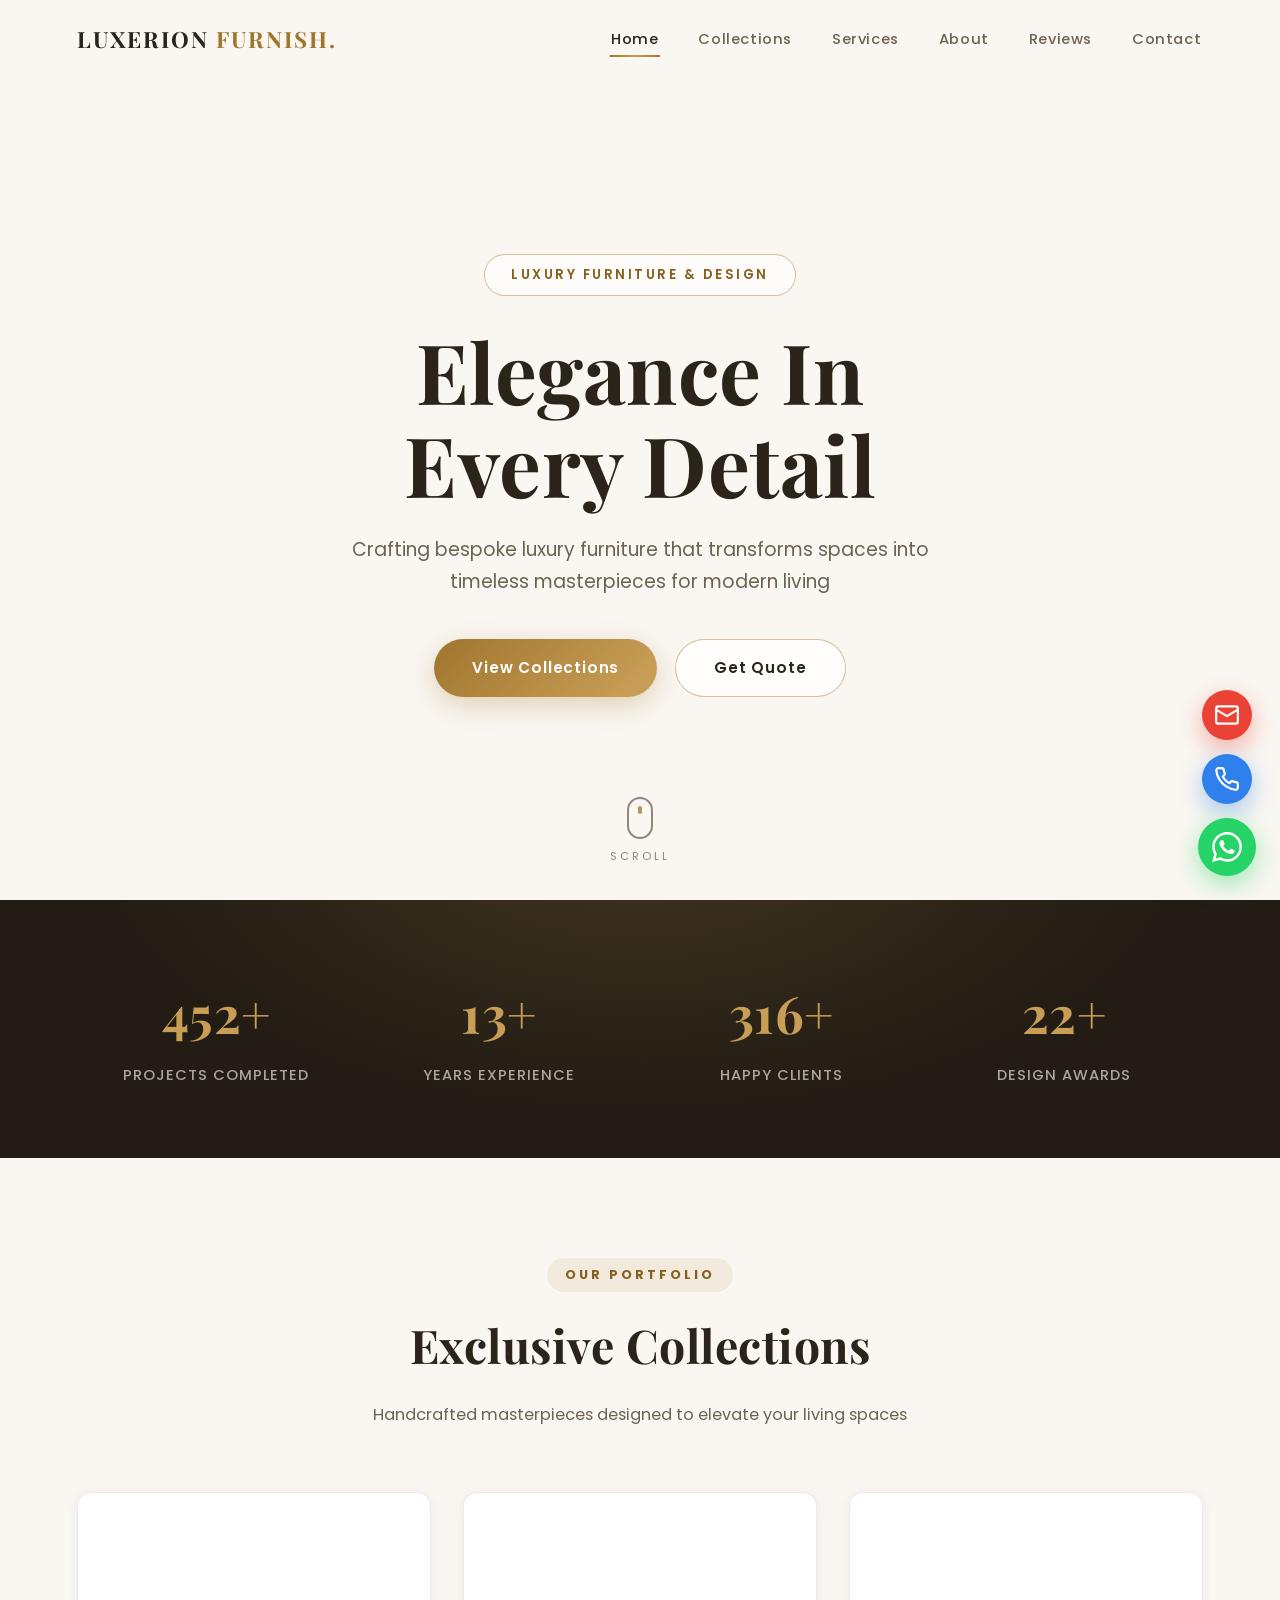
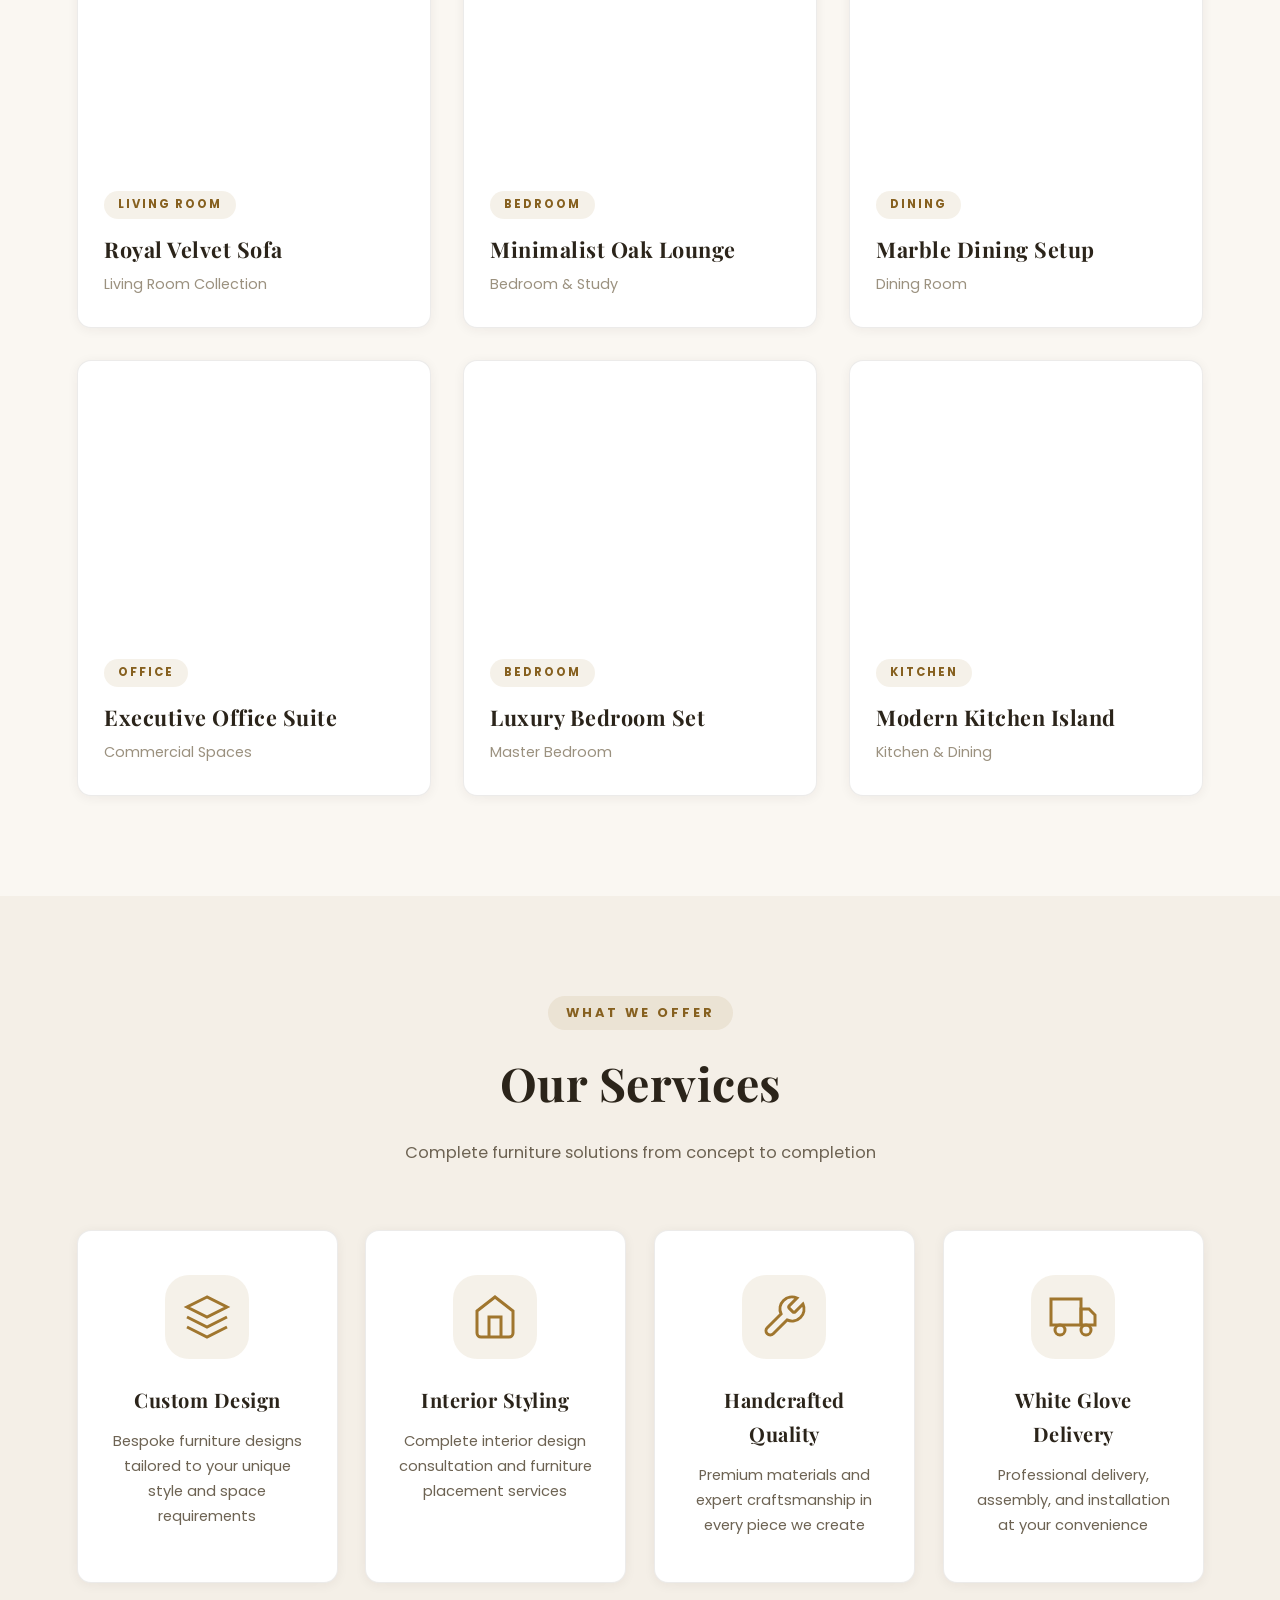
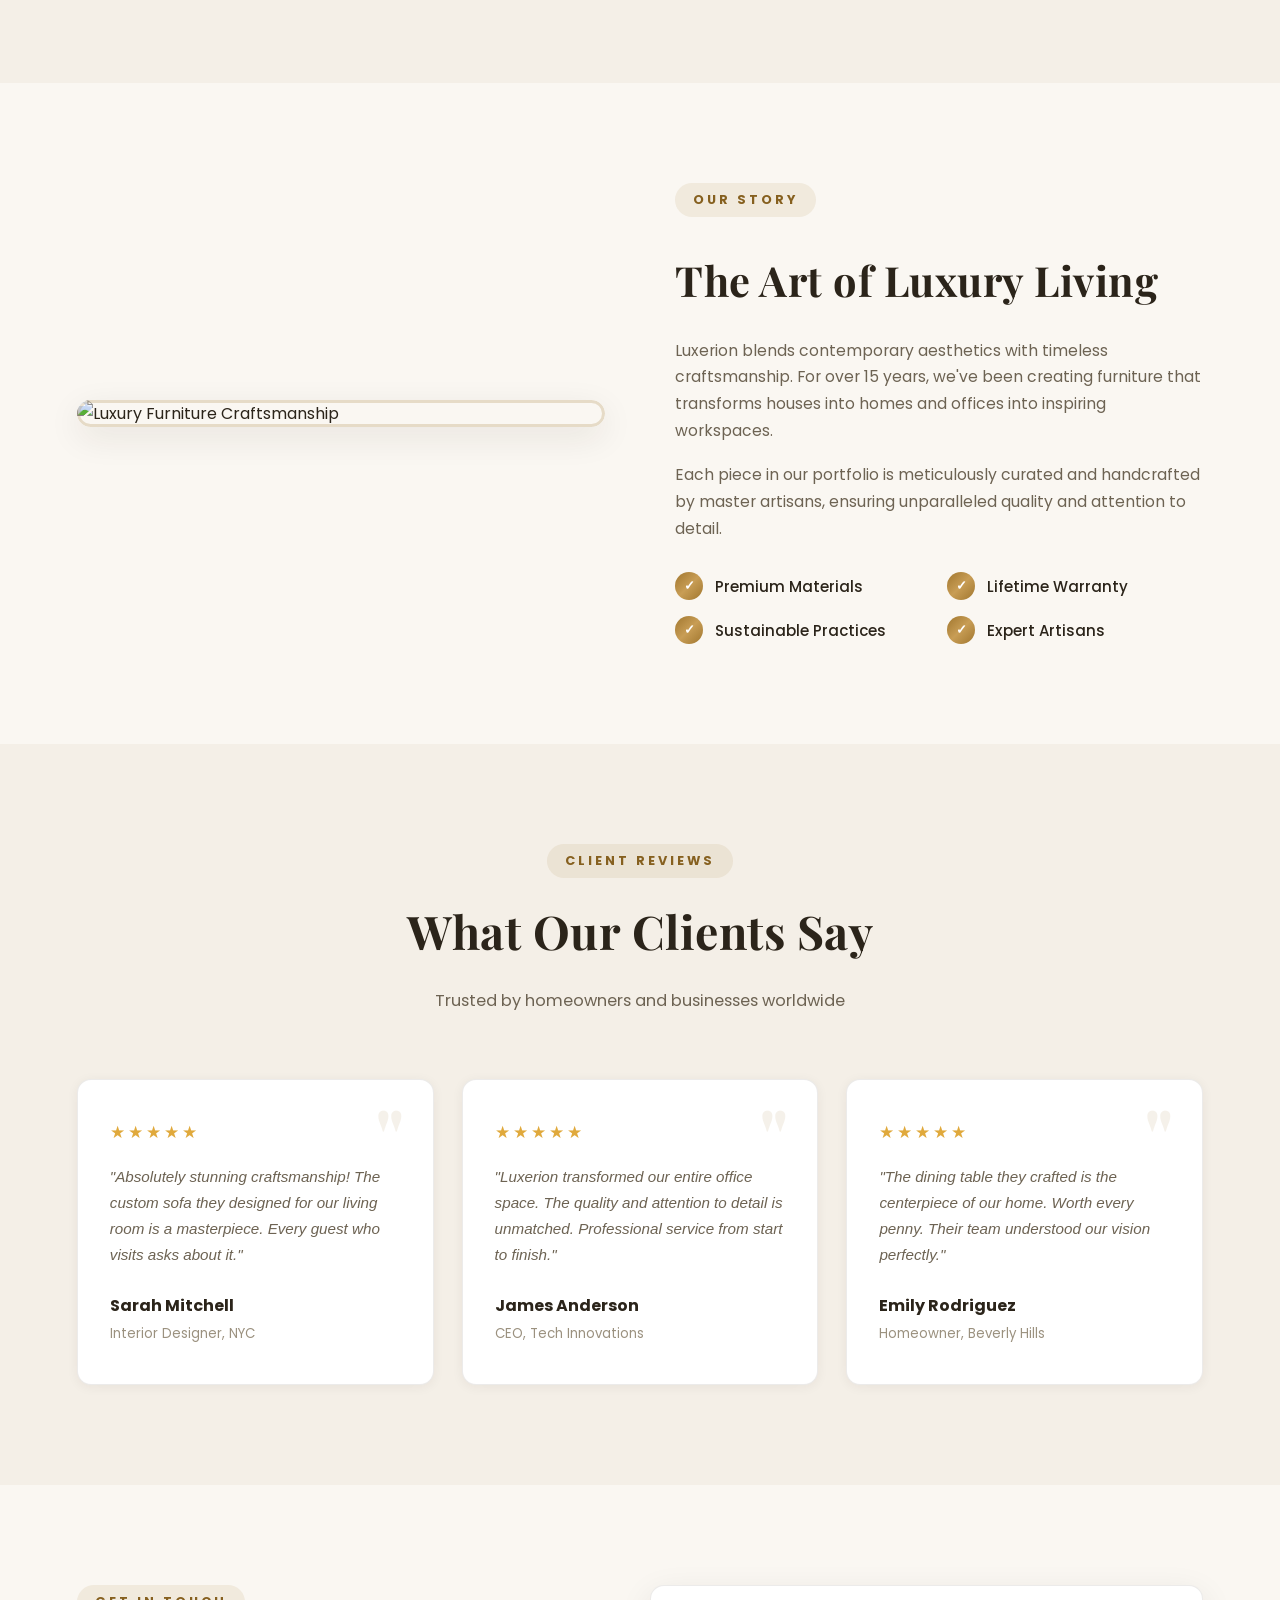
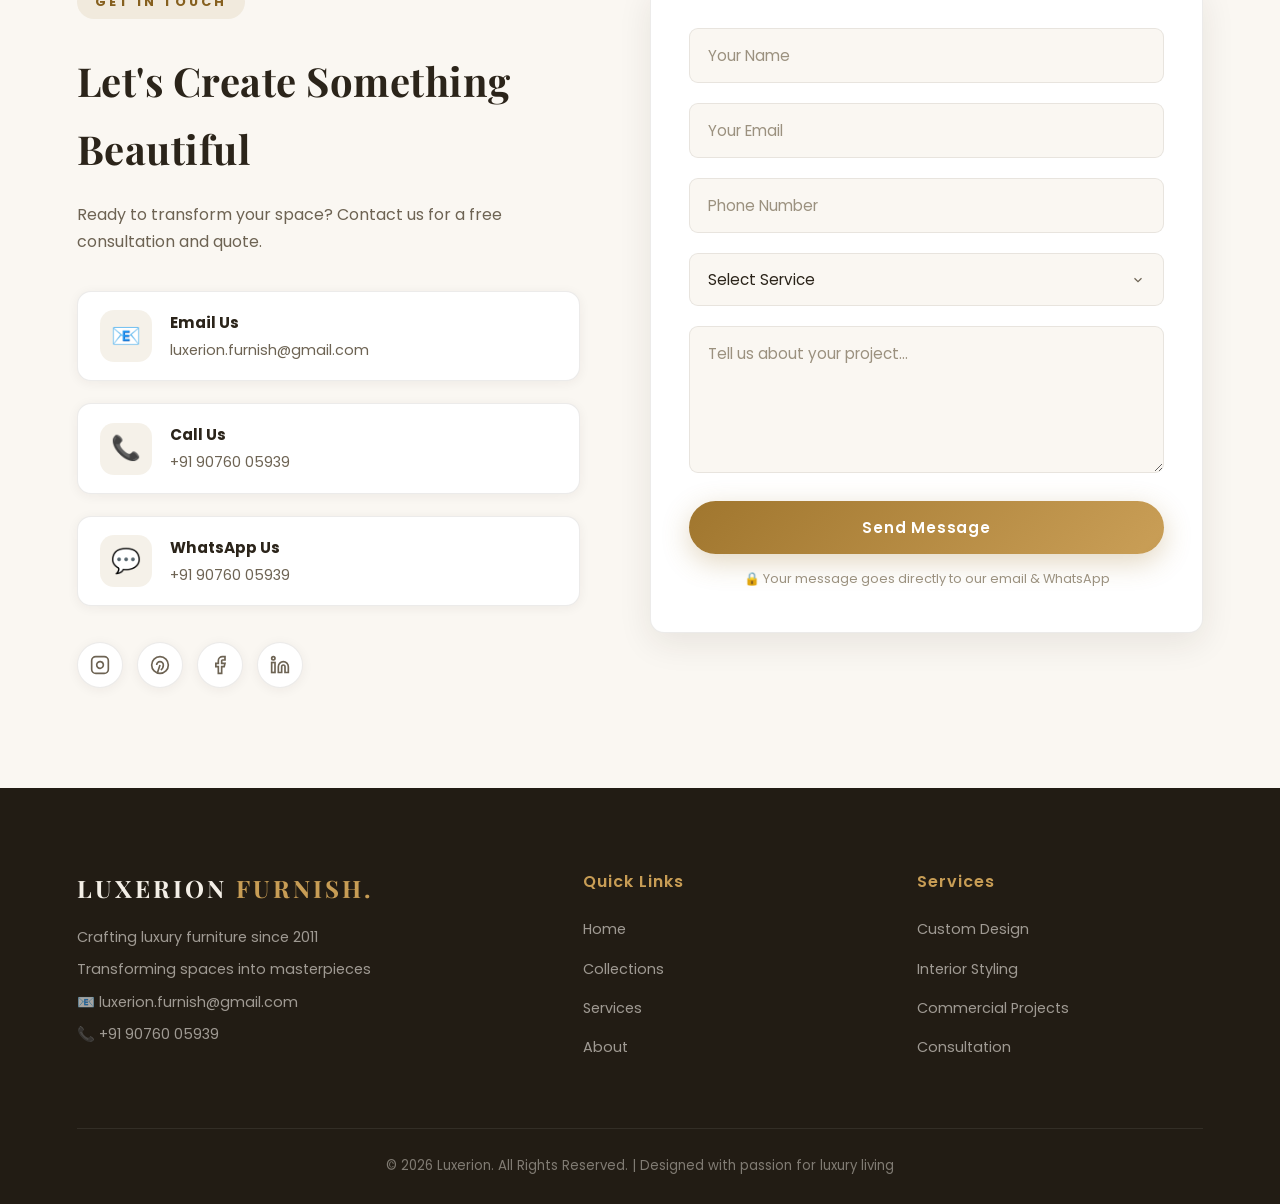
==== commit ecfc0ddb: "Chaanges on the way of top namne and lineof scroll" ====
--- a/index.html
+++ b/index.html
@@ -3,7 +3,7 @@
 <head>
     <meta charset="UTF-8">
     <meta name="viewport" content="width=device-width, initial-scale=1.0">
-    <title>Luxerion | Luxury Furniture & Interior Design</title>
+    <title>Luxerion Furnish | Luxury Furniture & Interior Design</title>
     <link rel="stylesheet" href="style.css">
     <link href="https://fonts.googleapis.com/css2?family=Playfair+Display:wght@400;500;600;700&family=Poppins:wght@300;400;500;600;700&display=swap" rel="stylesheet">
 </head>
@@ -12,14 +12,14 @@
     <!-- Preloader -->
     <div class="preloader" id="preloader">
         <div class="preloader-inner">
-            <div class="preloader-logo">LUXERION</div>
+            <div class="preloader-logo">LUXERION FURNISH</div>
             <div class="preloader-bar"><span></span></div>
         </div>
     </div>
 
     <!-- Header / Responsive Navbar -->
     <header class="navbar" id="navbar">
-        <a href="#home" class="logo">LUXERION<span>.</span></a>
+        <a href="#home" class="logo">LUXERION <span>FURNISH.</span></a>
         
         <div class="menu-toggle" id="menuToggle">
             <span></span>
@@ -90,7 +90,6 @@
         <div class="grid">
             <div class="card reveal-up" data-delay="0">
                 <div class="card-img" style="background-image: url('https://images.unsplash.com/photo-1555041469-a586c61ea9bc?auto=format&fit=crop&w=800&q=80');">
-                    <div class="card-overlay"><a href="#" class="card-overlay-link">View Project</a></div>
                 </div>
                 <div class="card-info">
                     <span class="card-category">Living Room</span>
@@ -101,7 +100,6 @@
 
             <div class="card reveal-up" data-delay="100">
                 <div class="card-img" style="background-image: url('https://images.unsplash.com/photo-1618221195710-dd6b41faaea6?auto=format&fit=crop&w=800&q=80');">
-                    <div class="card-overlay"><a href="#" class="card-overlay-link">View Project</a></div>
                 </div>
                 <div class="card-info">
                     <span class="card-category">Bedroom</span>
@@ -112,7 +110,6 @@
 
             <div class="card reveal-up" data-delay="200">
                 <div class="card-img" style="background-image: url('https://images.unsplash.com/photo-1617806118233-18e1de247200?auto=format&fit=crop&w=800&q=80');">
-                    <div class="card-overlay"><a href="#" class="card-overlay-link">View Project</a></div>
                 </div>
                 <div class="card-info">
                     <span class="card-category">Dining</span>
@@ -123,7 +120,6 @@
 
             <div class="card reveal-up" data-delay="300">
                 <div class="card-img" style="background-image: url('https://images.unsplash.com/photo-1497366754035-f200968a6e72?auto=format&fit=crop&w=800&q=80');">
-                    <div class="card-overlay"><a href="#" class="card-overlay-link">View Project</a></div>
                 </div>
                 <div class="card-info">
                     <span class="card-category">Office</span>
@@ -134,7 +130,6 @@
 
             <div class="card reveal-up" data-delay="400">
                 <div class="card-img" style="background-image: url('https://images.unsplash.com/photo-1556228453-efd6c1ff04f6?auto=format&fit=crop&w=800&q=80');">
-                    <div class="card-overlay"><a href="#" class="card-overlay-link">View Project</a></div>
                 </div>
                 <div class="card-info">
                     <span class="card-category">Bedroom</span>
@@ -145,7 +140,6 @@
 
             <div class="card reveal-up" data-delay="500">
                 <div class="card-img" style="background-image: url('https://images.unsplash.com/photo-1600210492486-724fe5c67fb0?auto=format&fit=crop&w=800&q=80');">
-                    <div class="card-overlay"><a href="#" class="card-overlay-link">View Project</a></div>
                 </div>
                 <div class="card-info">
                     <span class="card-category">Kitchen</span>
@@ -358,7 +352,7 @@
     <footer>
         <div class="footer-content">
             <div class="footer-section">
-                <h3>LUXERION<span>.</span></h3>
+                <h3>LUXERION <span>FURNISH.</span></h3>
                 <p>Crafting luxury furniture since 2011</p>
                 <p>Transforming spaces into masterpieces</p>
                 <p>📧 luxerion.furnish@gmail.com</p>
@@ -384,15 +378,6 @@
                     <li><a href="#">Consultation</a></li>
                 </ul>
             </div>
-
-            <div class="footer-section">
-                <h4>Newsletter</h4>
-                <p>Subscribe for design inspiration</p>
-                <div class="newsletter-form">
-                    <input type="email" placeholder="Your email">
-                    <button class="btn btn-primary">Subscribe</button>
-                </div>
-            </div>
         </div>
         
         <div class="footer-bottom">
--- a/style.css
+++ b/style.css
@@ -69,10 +69,12 @@
 .preloader-inner { text-align: center; }
 .preloader-logo {
     font-family: 'Playfair Display', serif;
-    font-size: 2rem; font-weight: 700;
+    font-size: clamp(1.25rem, 5.5vw, 2rem);
+    font-weight: 700;
     color: var(--accent);
-    letter-spacing: 8px;
+    letter-spacing: clamp(3px, 1.5vw, 7px);
     margin-bottom: 28px;
+    padding: 0 16px;
     animation: preloaderPulse 1.4s ease-in-out infinite;
 }
 .preloader-bar {
@@ -120,9 +122,10 @@
     border-bottom: 1px solid var(--border);
 }
 .logo {
-    font-size: 1.55rem;
+    font-size: clamp(1rem, 2vw, 1.4rem);
     font-weight: 700;
-    letter-spacing: 3.5px;
+    letter-spacing: 2px;
+    white-space: nowrap;
     color: var(--text-primary);
     transition: transform 0.3s var(--ease-spring);
 }
@@ -142,15 +145,16 @@
     color: var(--text-secondary);
     padding: 6px 2px;
     letter-spacing: 0.6px;
+    white-space: nowrap;
     transition: color 0.3s var(--ease-smooth);
 }
 .nav-links a::after {
     content: '';
     position: absolute;
-    bottom: 0; left: 50%;
-    width: 0; height: 2px;
+    bottom: -2px; left: 50%;
+    width: 0; height: 2.5px;
     background: var(--accent-gradient);
-    border-radius: 2px;
+    border-radius: 3px;
     transform: translateX(-50%);
     transition: width 0.35s var(--ease-smooth);
 }
@@ -450,30 +454,6 @@
     transition: transform 0.7s var(--ease-smooth);
 }
 .card:hover .card-img { transform: scale(1.05); }
-.card-overlay {
-    position: absolute; inset: 0;
-    background: linear-gradient(180deg, transparent 30%, rgba(34, 28, 20, 0.75));
-    display: flex;
-    align-items: flex-end;
-    justify-content: center;
-    padding-bottom: 26px;
-    opacity: 0;
-    transition: opacity 0.45s var(--ease-smooth);
-}
-.card:hover .card-overlay { opacity: 1; }
-.card-overlay-link {
-    padding: 11px 28px;
-    background: rgba(255, 255, 255, 0.94);
-    color: var(--text-primary);
-    border-radius: 50px;
-    font-size: 0.85rem;
-    font-weight: 600;
-    letter-spacing: 1px;
-    transform: translateY(14px);
-    transition: transform 0.45s var(--ease-spring), background 0.3s, color 0.3s;
-}
-.card:hover .card-overlay-link { transform: translateY(0); }
-.card-overlay-link:hover { background: var(--accent); color: #fff; }
 .card-info { padding: 26px 26px 30px; }
 .card-category {
     display: inline-block;
@@ -868,7 +848,7 @@
 }
 .footer-content {
     display: grid;
-    grid-template-columns: 1.4fr 1fr 1fr 1.4fr;
+    grid-template-columns: 1.6fr 1fr 1fr;
     gap: 48px;
     max-width: 1240px;
     margin: 0 auto;
@@ -904,30 +884,6 @@
     color: var(--accent-light);
     padding-left: 6px;
 }
-.newsletter-form {
-    display: flex;
-    gap: 10px;
-    margin-top: 16px;
-    flex-wrap: wrap;
-}
-.newsletter-form input {
-    flex: 1;
-    min-width: 0;
-    padding: 13px 18px;
-    background: rgba(255, 255, 255, 0.07);
-    border: 1px solid rgba(255, 255, 255, 0.14);
-    border-radius: 50px;
-    color: var(--text-on-dark);
-    font-size: 0.9rem;
-    outline: none;
-    transition: border-color 0.3s, background 0.3s;
-}
-.newsletter-form input::placeholder { color: rgba(244, 239, 231, 0.4); }
-.newsletter-form input:focus {
-    border-color: var(--accent-light);
-    background: rgba(255, 255, 255, 0.1);
-}
-.newsletter-form .btn { padding: 13px 26px; min-height: 46px; }
 .footer-bottom {
     border-top: 1px solid rgba(255, 255, 255, 0.08);
     padding: 26px 0;
@@ -947,7 +903,8 @@
     .about-container,
     .contact-container { gap: 48px; }
     .footer-content { grid-template-columns: 1fr 1fr; }
-    .nav-links { gap: 24px; }
+    .nav-links { gap: 18px; }
+    .nav-links a { font-size: 0.85rem; letter-spacing: 0.3px; }
 }
 
 @media (max-width: 768px) {
@@ -989,7 +946,7 @@
     section { padding: 68px 5%; }
     .navbar { padding: 16px 5%; }
     .navbar.scrolled { padding: 12px 5%; }
-    .logo { font-size: 1.3rem; }
+    .logo { font-size: 1rem; letter-spacing: 1.5px; }
 
     .hero-content { padding: 96px 18px 70px; }
     .hero-tag { font-size: 0.72rem; padding: 8px 20px; letter-spacing: 2px; }
@@ -1010,8 +967,6 @@
     .contact-item .icon { width: 46px; height: 46px; min-width: 46px; font-size: 1.3rem; }
 
     .footer-content { grid-template-columns: 1fr; gap: 34px; text-align: center; }
-    .newsletter-form { justify-content: center; }
-    .newsletter-form .btn { width: 100%; }
     .social-links { justify-content: flex-start; }
 
     .float-actions { bottom: 18px; right: 18px; gap: 12px; }
@@ -1035,8 +990,6 @@
 @media (hover: none) {
     .card:hover, .service-card:hover, .testimonial-card:hover,
     .contact-item:hover { transform: none; }
-    .card .card-overlay { opacity: 1; background: linear-gradient(180deg, transparent 55%, rgba(34, 28, 20, 0.7)); }
-    .card .card-overlay-link { transform: translateY(0); }
 }
 
 /* Reduced motion accessibility */
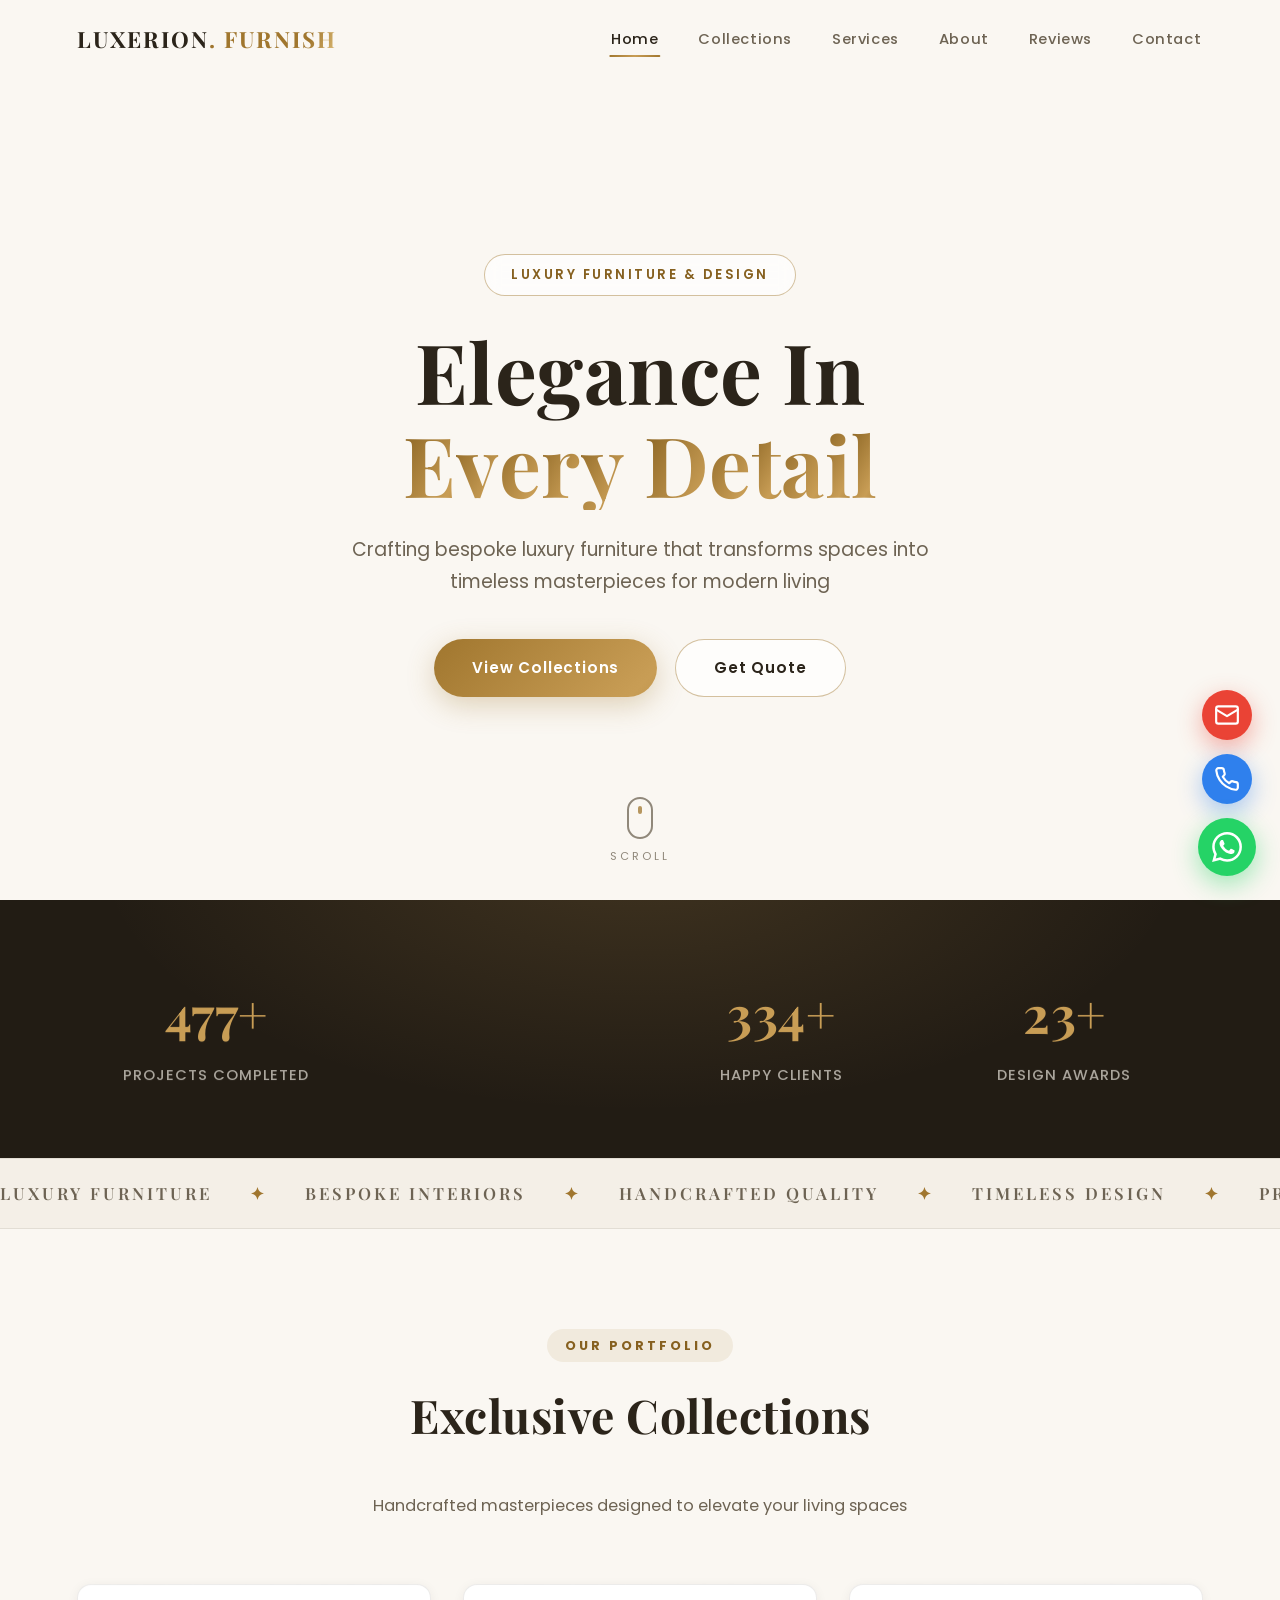
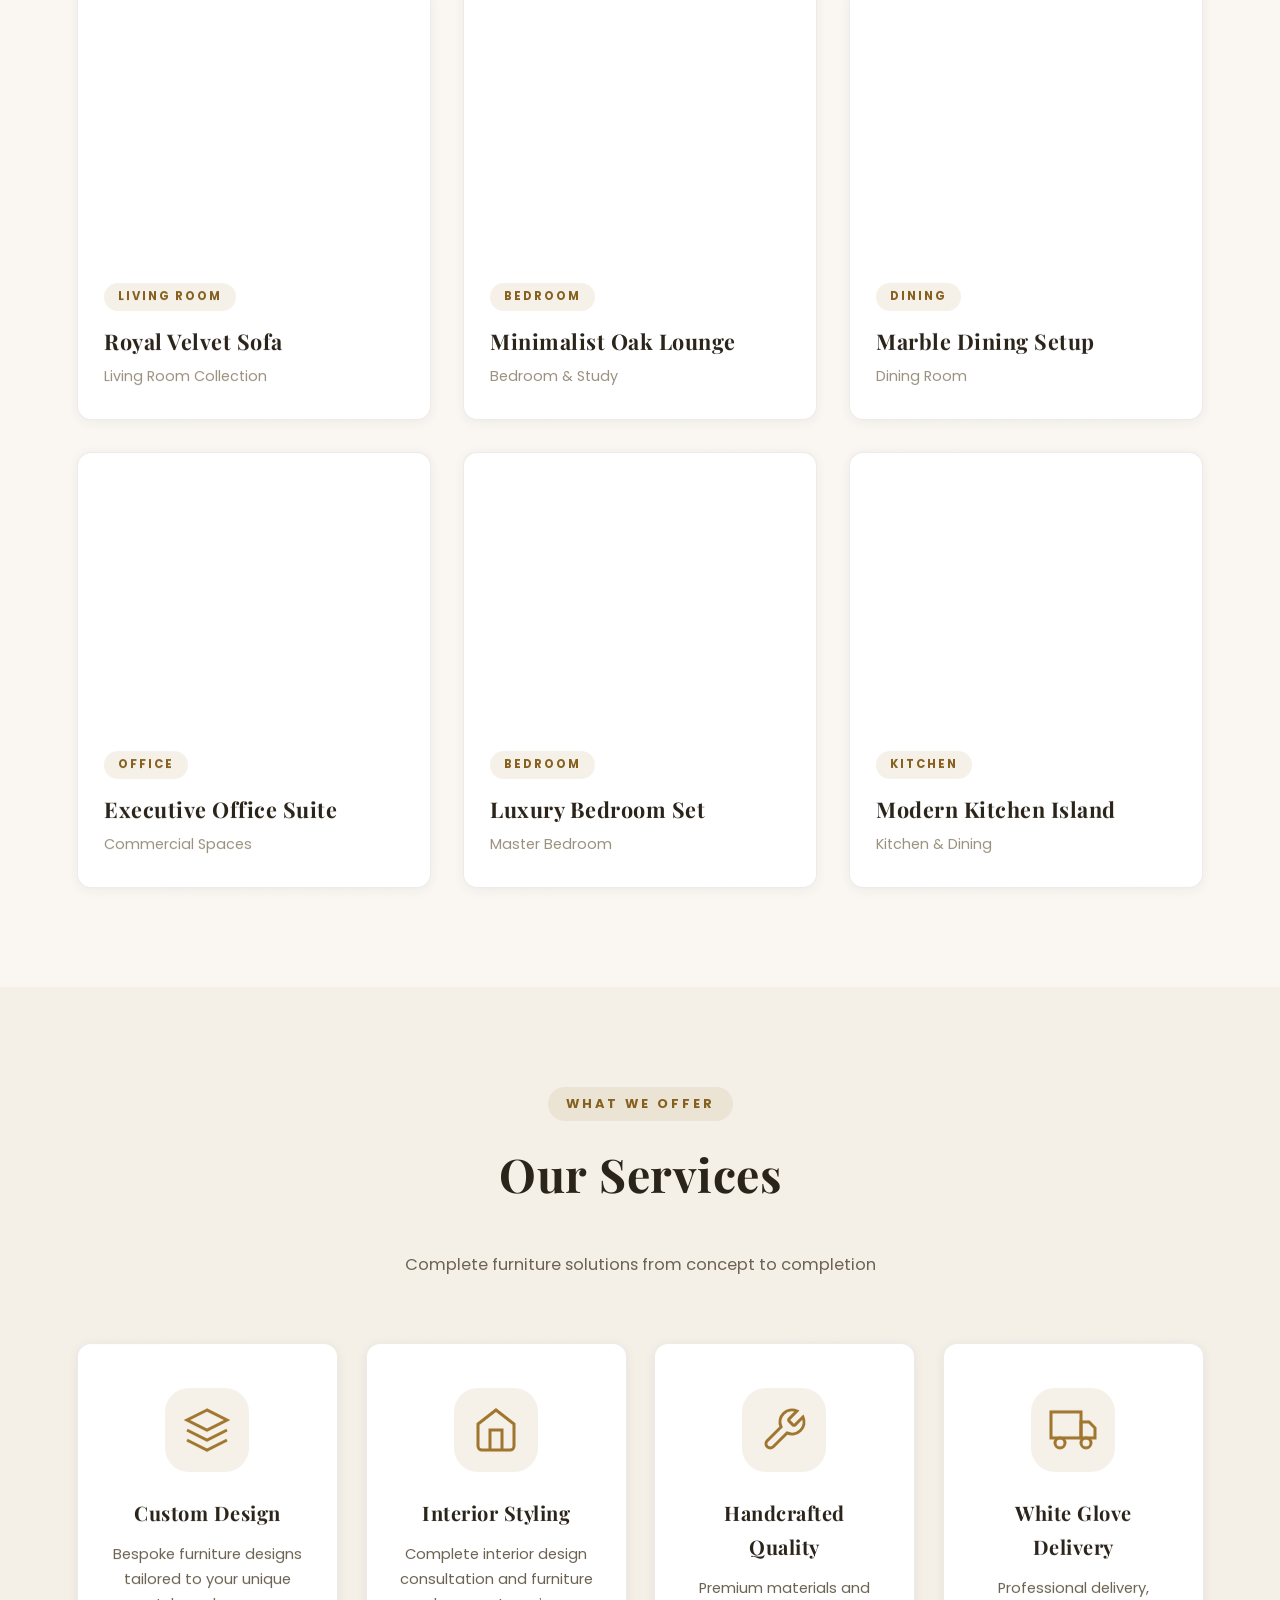
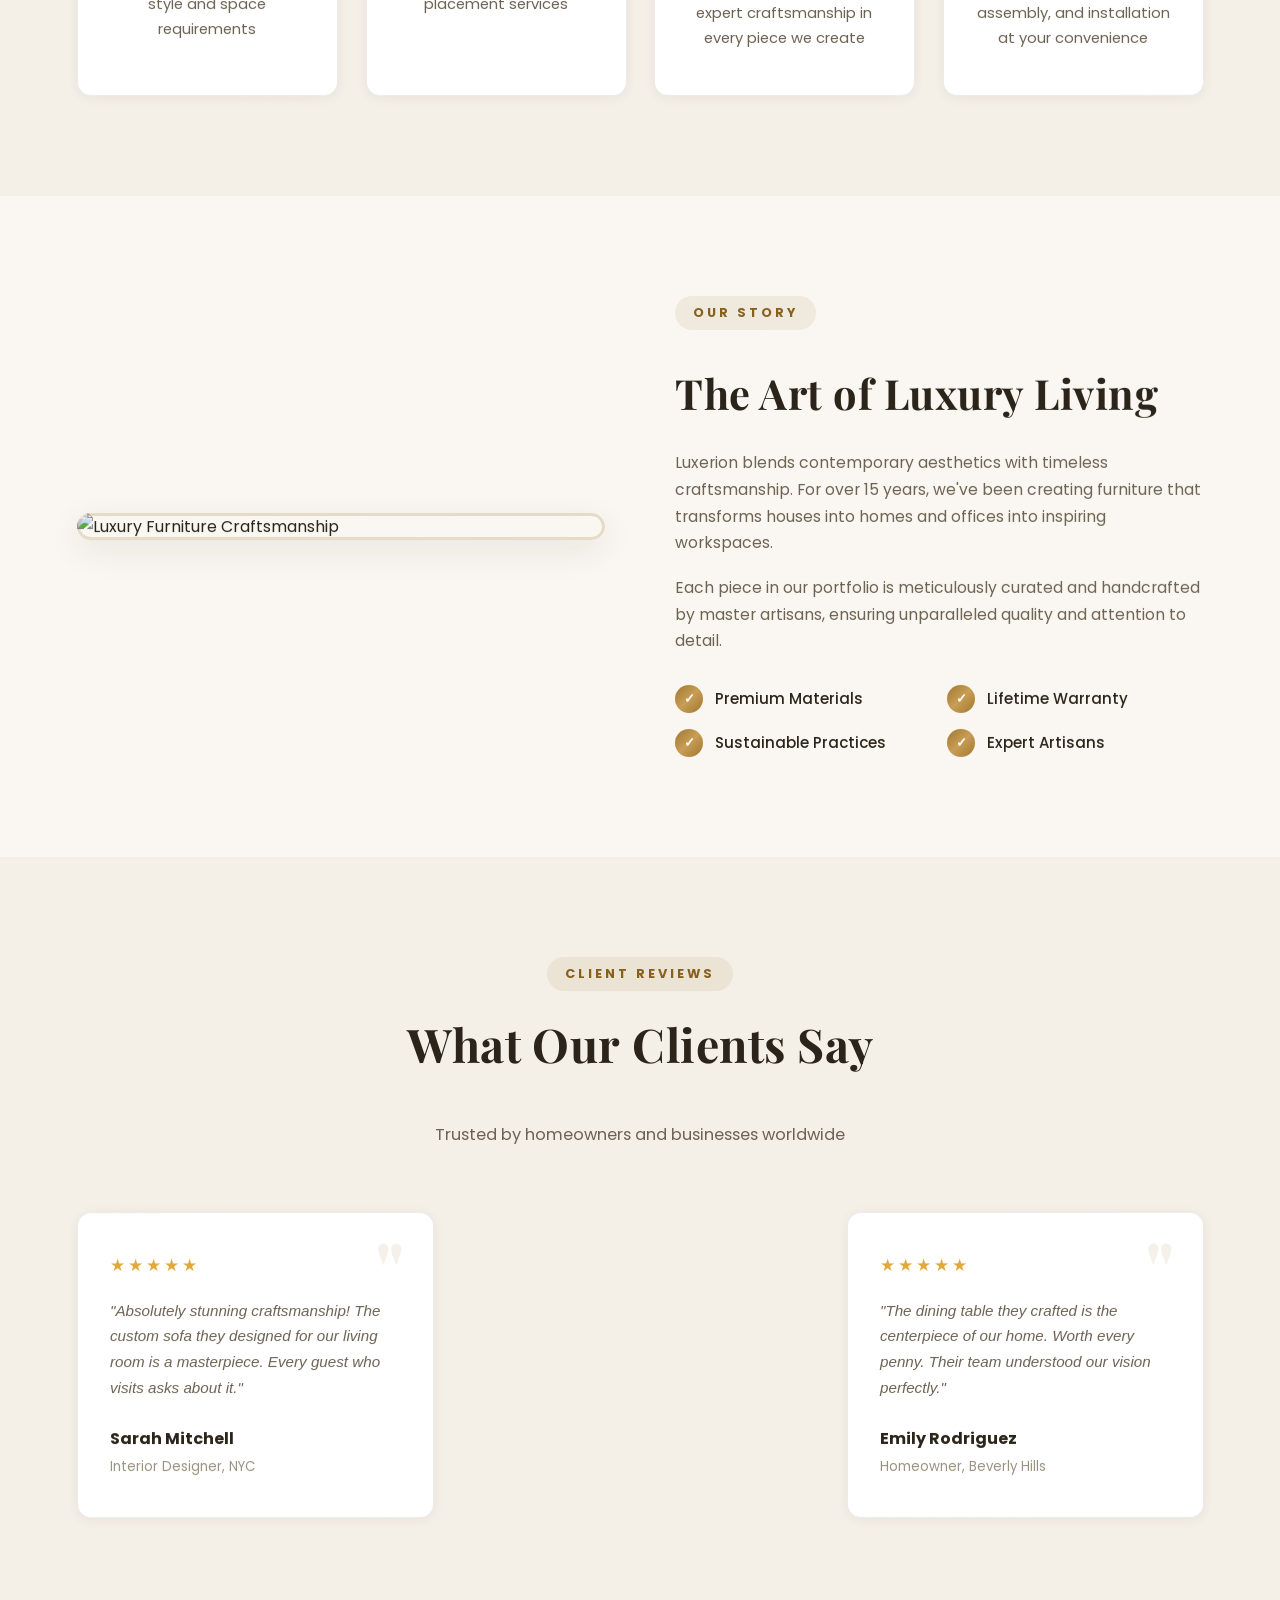
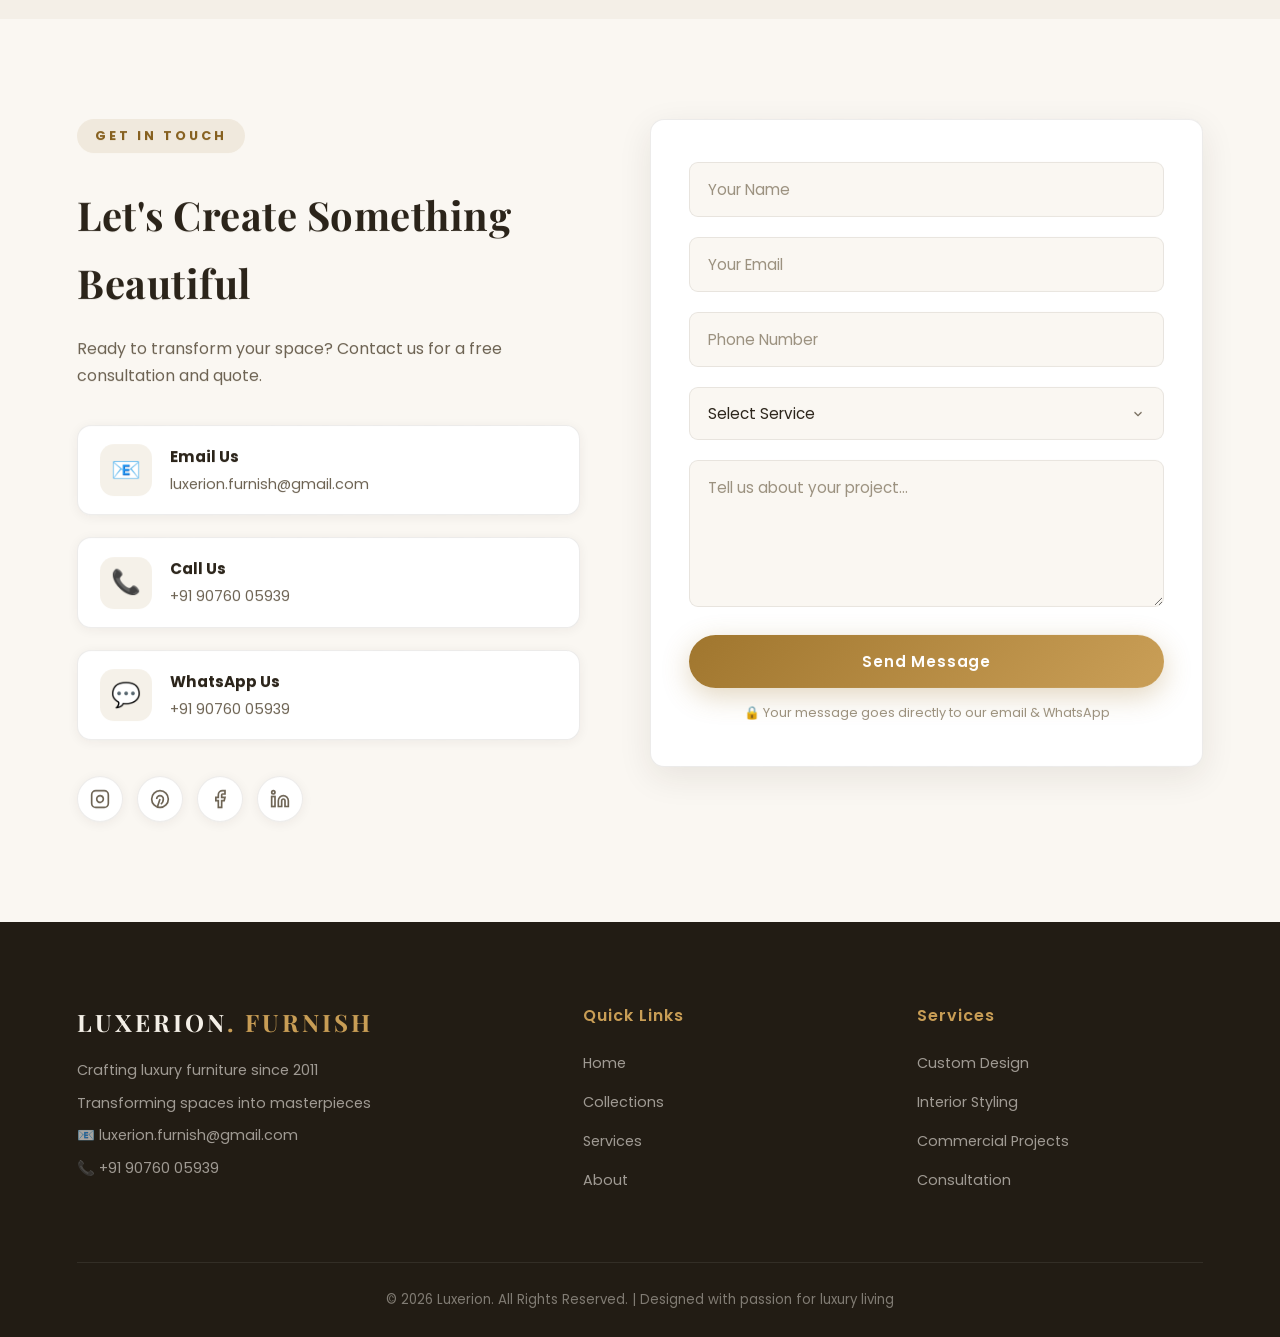
==== commit 1b729cc9: "Version-2.1 is redy" ====
--- a/index.html
+++ b/index.html
@@ -9,17 +9,20 @@
 </head>
 <body>
 
+    <!-- Scroll Progress Bar -->
+    <div class="scroll-progress" id="scrollProgress"></div>
+
     <!-- Preloader -->
     <div class="preloader" id="preloader">
         <div class="preloader-inner">
-            <div class="preloader-logo">LUXERION FURNISH</div>
+            <div class="preloader-logo">LUXERION. FURNISH</div>
             <div class="preloader-bar"><span></span></div>
         </div>
     </div>
 
     <!-- Header / Responsive Navbar -->
     <header class="navbar" id="navbar">
-        <a href="#home" class="logo">LUXERION <span>FURNISH.</span></a>
+        <a href="#home" class="logo">LUXERION<span class="logo-dot">.</span> <span>FURNISH</span></a>
         
         <div class="menu-toggle" id="menuToggle">
             <span></span>
@@ -40,9 +43,13 @@
     <!-- Hero Section -->
     <section id="home" class="hero">
         <div class="hero-bg-overlay"></div>
+        <!-- Floating gold particles -->
+        <div class="hero-particles" aria-hidden="true">
+            <span></span><span></span><span></span><span></span><span></span><span></span><span></span><span></span>
+        </div>
         <div class="hero-content">
             <span class="hero-tag reveal-up">Luxury Furniture & Design</span>
-            <h1 class="reveal-up" data-delay="200">Elegance In<br>Every Detail</h1>
+            <h1 class="hero-title" id="heroTitle">Elegance In<br>Every Detail</h1>
             <p class="reveal-up" data-delay="400">Crafting bespoke luxury furniture that transforms spaces into timeless masterpieces for modern living</p>
             <div class="hero-buttons reveal-up" data-delay="600">
                 <a href="#collections" class="btn btn-primary">View Collections</a>
@@ -60,24 +67,44 @@
     <!-- Stats Section -->
     <section class="stats">
         <div class="stats-container">
-            <div class="stat-item">
+            <div class="stat-item reveal-scale" data-delay="0">
                 <h3 class="counter" data-target="500">0</h3>
                 <p>Projects Completed</p>
             </div>
-            <div class="stat-item">
+            <div class="stat-item reveal-scale" data-delay="120">
                 <h3 class="counter" data-target="15">0</h3>
                 <p>Years Experience</p>
             </div>
-            <div class="stat-item">
+            <div class="stat-item reveal-scale" data-delay="240">
                 <h3 class="counter" data-target="350">0</h3>
                 <p>Happy Clients</p>
             </div>
-            <div class="stat-item">
+            <div class="stat-item reveal-scale" data-delay="360">
                 <h3 class="counter" data-target="25">0</h3>
                 <p>Design Awards</p>
             </div>
         </div>
     </section>
+
+    <!-- Scrolling Marquee Ribbon -->
+    <div class="marquee" aria-hidden="true">
+        <div class="marquee-track">
+            <div class="marquee-group">
+                <span>Luxury Furniture</span><span class="gold">✦</span>
+                <span>Bespoke Interiors</span><span class="gold">✦</span>
+                <span>Handcrafted Quality</span><span class="gold">✦</span>
+                <span>Timeless Design</span><span class="gold">✦</span>
+                <span>Premium Materials</span><span class="gold">✦</span>
+            </div>
+            <div class="marquee-group">
+                <span>Luxury Furniture</span><span class="gold">✦</span>
+                <span>Bespoke Interiors</span><span class="gold">✦</span>
+                <span>Handcrafted Quality</span><span class="gold">✦</span>
+                <span>Timeless Design</span><span class="gold">✦</span>
+                <span>Premium Materials</span><span class="gold">✦</span>
+            </div>
+        </div>
+    </div>
 
     <!-- Portfolio Collections Section -->
     <section id="collections" class="collections">
@@ -188,12 +215,12 @@
     <!-- About Section -->
     <section id="about" class="about">
         <div class="about-container">
-            <div class="about-image">
+            <div class="about-image reveal-left">
                 <div class="about-img-wrapper">
                     <img src="https://images.unsplash.com/photo-1600585154526-990dced4db0d?auto=format&fit=crop&w=800&q=80" alt="Luxury Furniture Craftsmanship">
                 </div>
             </div>
-            <div class="about-content">
+            <div class="about-content reveal-right">
                 <span class="section-tag">Our Story</span>
                 <h2>The Art of Luxury Living</h2>
                 <p>Luxerion blends contemporary aesthetics with timeless craftsmanship. For over 15 years, we've been creating furniture that transforms houses into homes and offices into inspiring workspaces.</p>
@@ -229,7 +256,7 @@
         </div>
 
         <div class="testimonials-grid">
-            <div class="testimonial-card">
+            <div class="testimonial-card reveal-up" data-delay="0">
                 <div class="testimonial-content">
                     <div class="stars">★★★★★</div>
                     <p>"Absolutely stunning craftsmanship! The custom sofa they designed for our living room is a masterpiece. Every guest who visits asks about it."</p>
@@ -240,7 +267,7 @@
                 </div>
             </div>
 
-            <div class="testimonial-card">
+            <div class="testimonial-card reveal-up" data-delay="150">
                 <div class="testimonial-content">
                     <div class="stars">★★★★★</div>
                     <p>"Luxerion transformed our entire office space. The quality and attention to detail is unmatched. Professional service from start to finish."</p>
@@ -251,7 +278,7 @@
                 </div>
             </div>
 
-            <div class="testimonial-card">
+            <div class="testimonial-card reveal-up" data-delay="300">
                 <div class="testimonial-content">
                     <div class="stars">★★★★★</div>
                     <p>"The dining table they crafted is the centerpiece of our home. Worth every penny. Their team understood our vision perfectly."</p>
@@ -267,7 +294,7 @@
     <!-- Contact Section -->
     <section id="contact" class="contact">
         <div class="contact-container">
-            <div class="contact-info">
+            <div class="contact-info reveal-left">
                 <span class="section-tag">Get In Touch</span>
                 <h2>Let's Create Something Beautiful</h2>
                 <p>Ready to transform your space? Contact us for a free consultation and quote.</p>
@@ -304,7 +331,7 @@
                 </div>
             </div>
 
-            <div class="contact-form">
+            <div class="contact-form reveal-right">
                 <form id="contactForm">
                     <div class="form-group">
                         <input type="text" name="name" placeholder="Your Name" required>
@@ -352,7 +379,7 @@
     <footer>
         <div class="footer-content">
             <div class="footer-section">
-                <h3>LUXERION <span>FURNISH.</span></h3>
+                <h3>LUXERION<span class="logo-dot">.</span> <span>FURNISH</span></h3>
                 <p>Crafting luxury furniture since 2011</p>
                 <p>Transforming spaces into masterpieces</p>
                 <p>📧 luxerion.furnish@gmail.com</p>
--- a/style.css
+++ b/style.css
@@ -57,6 +57,21 @@
 
 ::selection { background: var(--accent); color: #fff; }
 
+/* ── Scroll Progress Bar ── */
+.scroll-progress {
+    position: fixed;
+    top: 0; left: 0;
+    width: 0%;
+    height: 3.5px;
+    background: var(--accent-gradient);
+    background-size: 200% auto;
+    z-index: 2000;
+    border-radius: 0 3px 3px 0;
+    box-shadow: 0 0 12px rgba(160, 118, 46, 0.55);
+    animation: goldFlow 3s linear infinite;
+    pointer-events: none;
+}
+
 /* ── Preloader ── */
 .preloader {
     position: fixed; inset: 0;
@@ -122,15 +137,41 @@
     border-bottom: 1px solid var(--border);
 }
 .logo {
-    font-size: clamp(1rem, 2vw, 1.4rem);
+    font-size: clamp(0.95rem, 2vw, 1.4rem);
     font-weight: 700;
     letter-spacing: 2px;
     white-space: nowrap;
     color: var(--text-primary);
     transition: transform 0.3s var(--ease-spring);
+    flex-shrink: 0;
 }
 .logo:hover { transform: scale(1.04); }
-.logo span { color: var(--accent); }
+.logo span {
+    color: var(--accent);
+    background: linear-gradient(110deg, var(--accent) 35%, #e8c883 50%, var(--accent) 65%);
+    background-size: 220% auto;
+    -webkit-background-clip: text;
+    background-clip: text;
+    -webkit-text-fill-color: transparent;
+    animation: logoShimmer 3.5s linear infinite;
+}
+/* LUXERION ke baad wala golden dot — dhadakta hua */
+.logo .logo-dot,
+.footer-section h3 .logo-dot {
+    display: inline-block;
+    background: none;
+    -webkit-text-fill-color: var(--accent);
+    color: var(--accent);
+    animation: dotPulse 1.8s ease-in-out infinite;
+}
+@keyframes dotPulse {
+    0%, 100% { transform: scale(1); text-shadow: 0 0 0 rgba(160, 118, 46, 0); }
+    50%      { transform: scale(1.45); text-shadow: 0 0 10px rgba(200, 157, 85, 0.8); }
+}
+@keyframes logoShimmer {
+    0%   { background-position: 120% center; }
+    100% { background-position: -100% center; }
+}
 
 .nav-links {
     display: flex;
@@ -225,6 +266,38 @@
     max-width: 860px;
     padding: 110px 24px 60px;
 }
+
+/* Hero floating gold particles */
+.hero-particles {
+    position: absolute; inset: 0;
+    z-index: 1;
+    pointer-events: none;
+    overflow: hidden;
+}
+.hero-particles span {
+    position: absolute;
+    bottom: -12px;
+    width: 7px; height: 7px;
+    background: var(--accent-light);
+    border-radius: 50%;
+    opacity: 0;
+    box-shadow: 0 0 12px rgba(200, 157, 85, 0.8);
+    animation: particleFloat 11s linear infinite;
+}
+.hero-particles span:nth-child(1) { left: 8%;  animation-delay: 0s;    transform: scale(0.7); }
+.hero-particles span:nth-child(2) { left: 22%; animation-delay: 2.2s;  transform: scale(1.1); }
+.hero-particles span:nth-child(3) { left: 35%; animation-delay: 4.8s;  transform: scale(0.55); }
+.hero-particles span:nth-child(4) { left: 48%; animation-delay: 1.4s;  transform: scale(0.9); }
+.hero-particles span:nth-child(5) { left: 61%; animation-delay: 6s;    transform: scale(0.65); }
+.hero-particles span:nth-child(6) { left: 73%; animation-delay: 3.4s;  transform: scale(1.2); }
+.hero-particles span:nth-child(7) { left: 85%; animation-delay: 7.6s;  transform: scale(0.8); }
+.hero-particles span:nth-child(8) { left: 94%; animation-delay: 5.2s;  transform: scale(0.5); }
+@keyframes particleFloat {
+    0%   { transform: translateY(0); opacity: 0; }
+    8%   { opacity: 0.85; }
+    85%  { opacity: 0.4; }
+    100% { transform: translateY(-92vh); opacity: 0; }
+}
 .hero-tag {
     display: inline-block;
     padding: 9px 26px;
@@ -238,6 +311,11 @@
     letter-spacing: 2.5px;
     text-transform: uppercase;
     margin-bottom: 28px;
+    animation: tagGlow 3s ease-in-out infinite;
+}
+@keyframes tagGlow {
+    0%, 100% { box-shadow: 0 0 0 0 rgba(160, 118, 46, 0); }
+    50%      { box-shadow: 0 0 22px 2px rgba(160, 118, 46, 0.25); }
 }
 .hero h1 {
     font-size: clamp(2.6rem, 7.5vw, 5.2rem);
@@ -246,6 +324,37 @@
     margin-bottom: 24px;
     color: var(--text-primary);
 }
+
+/* Hero title — letter by letter cinematic reveal */
+.hero-title .ch {
+    display: inline-block;
+    opacity: 0;
+    transform: translateY(0.7em) rotate(5deg) scale(0.85);
+    filter: blur(6px);
+    transition: opacity 0.65s var(--ease-smooth),
+                transform 0.65s var(--ease-spring),
+                filter 0.65s var(--ease-smooth);
+    transition-delay: calc(var(--i) * 42ms);
+    will-change: transform, opacity;
+}
+.hero-title.ready .ch {
+    opacity: 1;
+    transform: translateY(0) rotate(0) scale(1);
+    filter: blur(0);
+}
+/* Doosri line ke letters pe golden gradient */
+.hero-title .ch.gold-ch {
+    background: linear-gradient(120deg, var(--accent-dark), var(--accent-light) 55%, var(--accent-dark));
+    background-size: 200% auto;
+    -webkit-background-clip: text;
+    background-clip: text;
+    -webkit-text-fill-color: transparent;
+    animation: goldFlow 5s ease-in-out infinite;
+}
+@keyframes goldFlow {
+    0%, 100% { background-position: 0% center; }
+    50%      { background-position: 100% center; }
+}
 .hero p {
     font-size: clamp(1rem, 2.2vw, 1.18rem);
     color: var(--text-secondary);
@@ -262,6 +371,8 @@
 
 /* ── Buttons ── */
 .btn {
+    position: relative;
+    overflow: hidden;
     display: inline-flex;
     align-items: center;
     justify-content: center;
@@ -278,6 +389,20 @@
     -webkit-tap-highlight-color: transparent;
     min-height: 48px;
 }
+/* Shine sweep — button pe roshni ki lakeer */
+.btn-primary::before {
+    content: '';
+    position: absolute;
+    top: 0; left: -80%;
+    width: 50%; height: 100%;
+    background: linear-gradient(105deg, transparent, rgba(255, 255, 255, 0.45), transparent);
+    transform: skewX(-20deg);
+    animation: btnShine 3.2s ease-in-out infinite;
+}
+@keyframes btnShine {
+    0%       { left: -80%; }
+    55%, 100% { left: 130%; }
+}
 .btn:active { transform: scale(0.96); }
 .btn-primary {
     background: var(--accent-gradient);
@@ -391,6 +516,46 @@
     letter-spacing: 1px;
     text-transform: uppercase;
     font-weight: 500;
+}
+
+/* ── Marquee Ribbon ── */
+.marquee {
+    background: var(--bg-section);
+    border-top: 1px solid var(--border);
+    border-bottom: 1px solid var(--border);
+    padding: 20px 0;
+    overflow: hidden;
+}
+.marquee-track {
+    display: flex;
+    width: max-content;
+    animation: marqueeScroll 26s linear infinite;
+}
+.marquee:hover .marquee-track { animation-play-state: paused; }
+.marquee-group {
+    display: flex;
+    align-items: center;
+    gap: 38px;
+    padding-right: 38px;
+    font-family: 'Playfair Display', serif;
+    font-size: 1.05rem;
+    font-weight: 600;
+    letter-spacing: 3px;
+    text-transform: uppercase;
+    color: var(--text-secondary);
+    white-space: nowrap;
+}
+.marquee-group .gold {
+    color: var(--accent);
+    animation: starSpin 7s linear infinite;
+}
+@keyframes marqueeScroll {
+    from { transform: translateX(0); }
+    to   { transform: translateX(-50%); }
+}
+@keyframes starSpin {
+    from { transform: rotate(0deg); }
+    to   { transform: rotate(360deg); }
 }
 
 /* ── Section Base ── */
@@ -411,12 +576,38 @@
     padding: 6px 18px;
     background: var(--accent-soft);
     border-radius: 50px;
+    animation: tagGlow 3.5s ease-in-out infinite;
 }
 .section-title {
     font-size: clamp(2rem, 4.5vw, 2.9rem);
     font-weight: 700;
     margin-bottom: 16px;
 }
+/* Section title — word by word rise animation on scroll */
+.section-title .word {
+    display: inline-block;
+    opacity: 0;
+    transform: translateY(30px) skewY(3deg);
+    transition: opacity 0.6s var(--ease-smooth), transform 0.6s var(--ease-spring);
+    transition-delay: calc(var(--w) * 110ms);
+    will-change: transform, opacity;
+}
+.section-title.in-view .word {
+    opacity: 1;
+    transform: translateY(0) skewY(0);
+}
+/* Title ke neeche golden line grow hoti hui */
+.section-title::after {
+    content: '';
+    display: block;
+    width: 0;
+    height: 3px;
+    margin: 18px auto 0;
+    background: var(--accent-gradient);
+    border-radius: 3px;
+    transition: width 0.8s var(--ease-smooth) 0.45s;
+}
+.section-title.in-view::after { width: 74px; }
 .section-subtitle {
     color: var(--text-secondary);
     font-size: 1.02rem;
@@ -453,6 +644,17 @@
     overflow: hidden;
     transition: transform 0.7s var(--ease-smooth);
 }
+/* Hover pe image ke upar sheen sweep */
+.card-img::after {
+    content: '';
+    position: absolute;
+    top: 0; left: -85%;
+    width: 55%; height: 100%;
+    background: linear-gradient(105deg, transparent, rgba(255, 255, 255, 0.35), transparent);
+    transform: skewX(-22deg);
+    transition: left 0.75s var(--ease-smooth);
+}
+.card:hover .card-img::after { left: 135%; }
 .card:hover .card-img { transform: scale(1.05); }
 .card-info { padding: 26px 26px 30px; }
 .card-category {
@@ -510,8 +712,14 @@
     background: var(--accent-soft);
     border-radius: 24px;
     transition: transform 0.5s var(--ease-spring), background 0.4s, color 0.4s;
+    animation: iconFloat 3.6s ease-in-out infinite;
+}
+@keyframes iconFloat {
+    0%, 100% { transform: translateY(0); }
+    50%      { transform: translateY(-7px); }
 }
 .service-card:hover .service-icon {
+    animation-play-state: paused;
     transform: scale(1.1) rotate(-4deg);
     background: var(--accent-gradient);
     color: #fff;
@@ -625,6 +833,11 @@
     font-size: 1.05rem;
     letter-spacing: 3px;
     margin-bottom: 18px;
+    animation: starsTwinkle 2.8s ease-in-out infinite;
+}
+@keyframes starsTwinkle {
+    0%, 100% { text-shadow: 0 0 0 rgba(224, 169, 60, 0); }
+    50%      { text-shadow: 0 0 14px rgba(224, 169, 60, 0.75); }
 }
 .testimonial-content p {
     color: var(--text-secondary);
@@ -806,6 +1019,12 @@
     flex-direction: column;
     align-items: center;
     gap: 14px;
+    transition: transform 0.45s var(--ease-spring), opacity 0.45s var(--ease-smooth);
+}
+/* Scroll karte waqt buttons chhote ho jate hain, rukte hi pop back */
+body.is-scrolling .float-actions {
+    transform: scale(0.85) translateY(6px);
+    opacity: 0.65;
 }
 .float-btn {
     display: flex;
@@ -854,13 +1073,14 @@
     margin: 0 auto;
     padding-bottom: 56px;
 }
-.footer-section h3 {
+.footer-section h3 { 
     font-size: 1.5rem;
     letter-spacing: 3px;
     margin-bottom: 16px;
     color: var(--text-on-dark);
 }
 .footer-section h3 span { color: var(--accent-light); }
+.footer-section h3 .logo-dot { -webkit-text-fill-color: var(--accent-light); color: var(--accent-light); }
 .footer-section h4 {
     font-size: 1rem;
     font-weight: 600;
@@ -895,20 +1115,112 @@
 }
 
 /* ═══════════════════════════════════════════
+   SCROLL vs IDLE — Dual Animation System
+   Scroll karte waqt: velocity tilt + speed effects
+   Rukne par: floating / breathing / glow animations
+   ═══════════════════════════════════════════ */
+
+/* ─ Scroll hote waqt ─ */
+.marquee-group { transition: color 0.5s var(--ease-smooth), letter-spacing 0.5s var(--ease-smooth); }
+body.is-scrolling .marquee-group { color: var(--accent-dark); letter-spacing: 4.5px; }
+
+.hero-particles span { transition: filter 0.4s; }
+body.is-scrolling .hero-particles span { filter: blur(2.5px); }
+
+body.is-scrolling .navbar.scrolled {
+    box-shadow: 0 4px 30px rgba(160, 118, 46, 0.22);
+}
+body.is-scrolling .logo .logo-dot { animation-duration: 0.6s; }
+
+/* Velocity tilt targets — JS inse skewY set karta hai */
+.grid, .services-grid, .testimonials-grid,
+.about-container, .contact-container, .stats-container {
+    will-change: transform;
+}
+
+/* ─ Rukne par (idle) — sab kuch saans lene lagta hai ─ */
+body.is-idle .card:not(:hover) { animation: cardFloat 5s ease-in-out infinite; }
+body.is-idle .card:nth-child(2n):not(:hover) { animation-delay: 0.7s; }
+body.is-idle .card:nth-child(3n):not(:hover) { animation-delay: 1.4s; }
+@keyframes cardFloat {
+    0%, 100% { transform: translateY(0); }
+    50%      { transform: translateY(-9px); }
+}
+
+body.is-idle .hero-content { animation: contentBreath 7s ease-in-out infinite; }
+@keyframes contentBreath {
+    0%, 100% { transform: translateY(0) scale(1); }
+    50%      { transform: translateY(-8px) scale(1.008); }
+}
+
+body.is-idle .stat-item h3 { animation: statGlow 2.6s ease-in-out infinite; }
+body.is-idle .stat-item:nth-child(2) h3 { animation-delay: 0.4s; }
+body.is-idle .stat-item:nth-child(3) h3 { animation-delay: 0.8s; }
+body.is-idle .stat-item:nth-child(4) h3 { animation-delay: 1.2s; }
+@keyframes statGlow {
+    0%, 100% { text-shadow: 0 0 0 rgba(200, 157, 85, 0); }
+    50%      { text-shadow: 0 0 24px rgba(200, 157, 85, 0.85); }
+}
+
+body.is-idle .feature-icon { animation: featurePop 3.2s ease-in-out infinite; }
+body.is-idle .feature:nth-child(2) .feature-icon { animation-delay: 0.4s; }
+body.is-idle .feature:nth-child(3) .feature-icon { animation-delay: 0.8s; }
+body.is-idle .feature:nth-child(4) .feature-icon { animation-delay: 1.2s; }
+@keyframes featurePop {
+    0%, 100% { transform: scale(1) rotate(0); }
+    50%      { transform: scale(1.18) rotate(8deg); }
+}
+
+body.is-idle .contact-item .icon { animation: iconWiggle 4s ease-in-out infinite; }
+body.is-idle .contact-item:nth-child(2) .icon { animation-delay: 0.5s; }
+body.is-idle .contact-item:nth-child(3) .icon { animation-delay: 1s; }
+@keyframes iconWiggle {
+    0%, 100% { transform: rotate(0); }
+    12%      { transform: rotate(-9deg) scale(1.06); }
+    24%      { transform: rotate(7deg); }
+    36%      { transform: rotate(0); }
+}
+
+body.is-idle .social-icon:not(:hover) { animation: socialBob 3s ease-in-out infinite; }
+body.is-idle .social-icon:nth-child(2):not(:hover) { animation-delay: 0.3s; }
+body.is-idle .social-icon:nth-child(3):not(:hover) { animation-delay: 0.6s; }
+body.is-idle .social-icon:nth-child(4):not(:hover) { animation-delay: 0.9s; }
+@keyframes socialBob {
+    0%, 100% { transform: translateY(0); }
+    50%      { transform: translateY(-6px); }
+}
+
+body.is-idle .hero-tag { animation: tagGlow 2.2s ease-in-out infinite, tagSway 4.5s ease-in-out infinite; }
+@keyframes tagSway {
+    0%, 100% { transform: rotate(0); }
+    50%      { transform: rotate(1.2deg); }
+}
+
+body.is-idle .card-category { animation: catBlink 3.8s ease-in-out infinite; }
+@keyframes catBlink {
+    0%, 100% { box-shadow: 0 0 0 0 rgba(160, 118, 46, 0); }
+    50%      { box-shadow: 0 0 0 5px rgba(160, 118, 46, 0.12); }
+}
+
+/* ═══════════════════════════════════════════
    RESPONSIVE — Mobile First Reliability
    ═══════════════════════════════════════════ */
+
+@media (max-width: 1120px) {
+    .nav-links { gap: 22px; }
+    .nav-links a { font-size: 0.85rem; letter-spacing: 0.3px; }
+}
 
 @media (max-width: 1024px) {
     section { padding: 80px 5%; }
     .about-container,
     .contact-container { gap: 48px; }
     .footer-content { grid-template-columns: 1fr 1fr; }
-    .nav-links { gap: 18px; }
-    .nav-links a { font-size: 0.85rem; letter-spacing: 0.3px; }
-}
-
-@media (max-width: 768px) {
-    /* Mobile nav drawer — sirf mobile/tablet pe, laptop pe full navbar */
+}
+
+/* Tablet + Mobile: nav drawer (992px tak) — desktop pe hi full navbar,
+   taki links kabhi logo ke saath squeeze na ho aur underline line clean dikhe */
+@media (max-width: 992px) {
     .menu-toggle { display: flex; }
     .nav-links {
         position: fixed;
@@ -932,10 +1244,18 @@
         display: block;
         padding: 15px 32px;
         font-size: 1.05rem;
+        letter-spacing: 0.6px;
     }
+    /* Drawer me hover-underline hata ke active pe side indicator line */
     .nav-links a::after { display: none; }
-    .nav-links a.active { color: var(--accent-dark); background: var(--accent-soft); }
-
+    .nav-links a.active {
+        color: var(--accent-dark);
+        background: var(--accent-soft);
+        box-shadow: inset 4px 0 0 var(--accent);
+    }
+}
+
+@media (max-width: 768px) {
     .about-container { grid-template-columns: 1fr; gap: 40px; }
     .contact-container { grid-template-columns: 1fr; gap: 44px; }
     .stats-container { grid-template-columns: repeat(2, 1fr); gap: 36px 20px; }
@@ -946,7 +1266,8 @@
     section { padding: 68px 5%; }
     .navbar { padding: 16px 5%; }
     .navbar.scrolled { padding: 12px 5%; }
-    .logo { font-size: 1rem; letter-spacing: 1.5px; }
+    /* Chhoti screen pe bhi "LUXERION FURNISH." poora dikhe */
+    .logo { font-size: 0.95rem; letter-spacing: 1px; }
 
     .hero-content { padding: 96px 18px 70px; }
     .hero-tag { font-size: 0.72rem; padding: 8px 20px; letter-spacing: 2px; }
@@ -978,9 +1299,13 @@
     .reveal-up, .reveal-left, .reveal-right, .reveal-scale {
         transition-duration: 0.6s;
     }
+    /* Mobile pe letters jaldi aaye */
+    .hero-title .ch { transition-delay: calc(var(--i) * 28ms); }
+    .marquee-group { font-size: 0.88rem; gap: 26px; padding-right: 26px; }
 }
 
 @media (max-width: 380px) {
+    .logo { font-size: 0.85rem; letter-spacing: 0.8px; }
     .hero h1 { font-size: 2.3rem; }
     .stats-container { grid-template-columns: 1fr 1fr; gap: 28px 14px; }
     .stat-item h3 { font-size: 1.9rem; }
